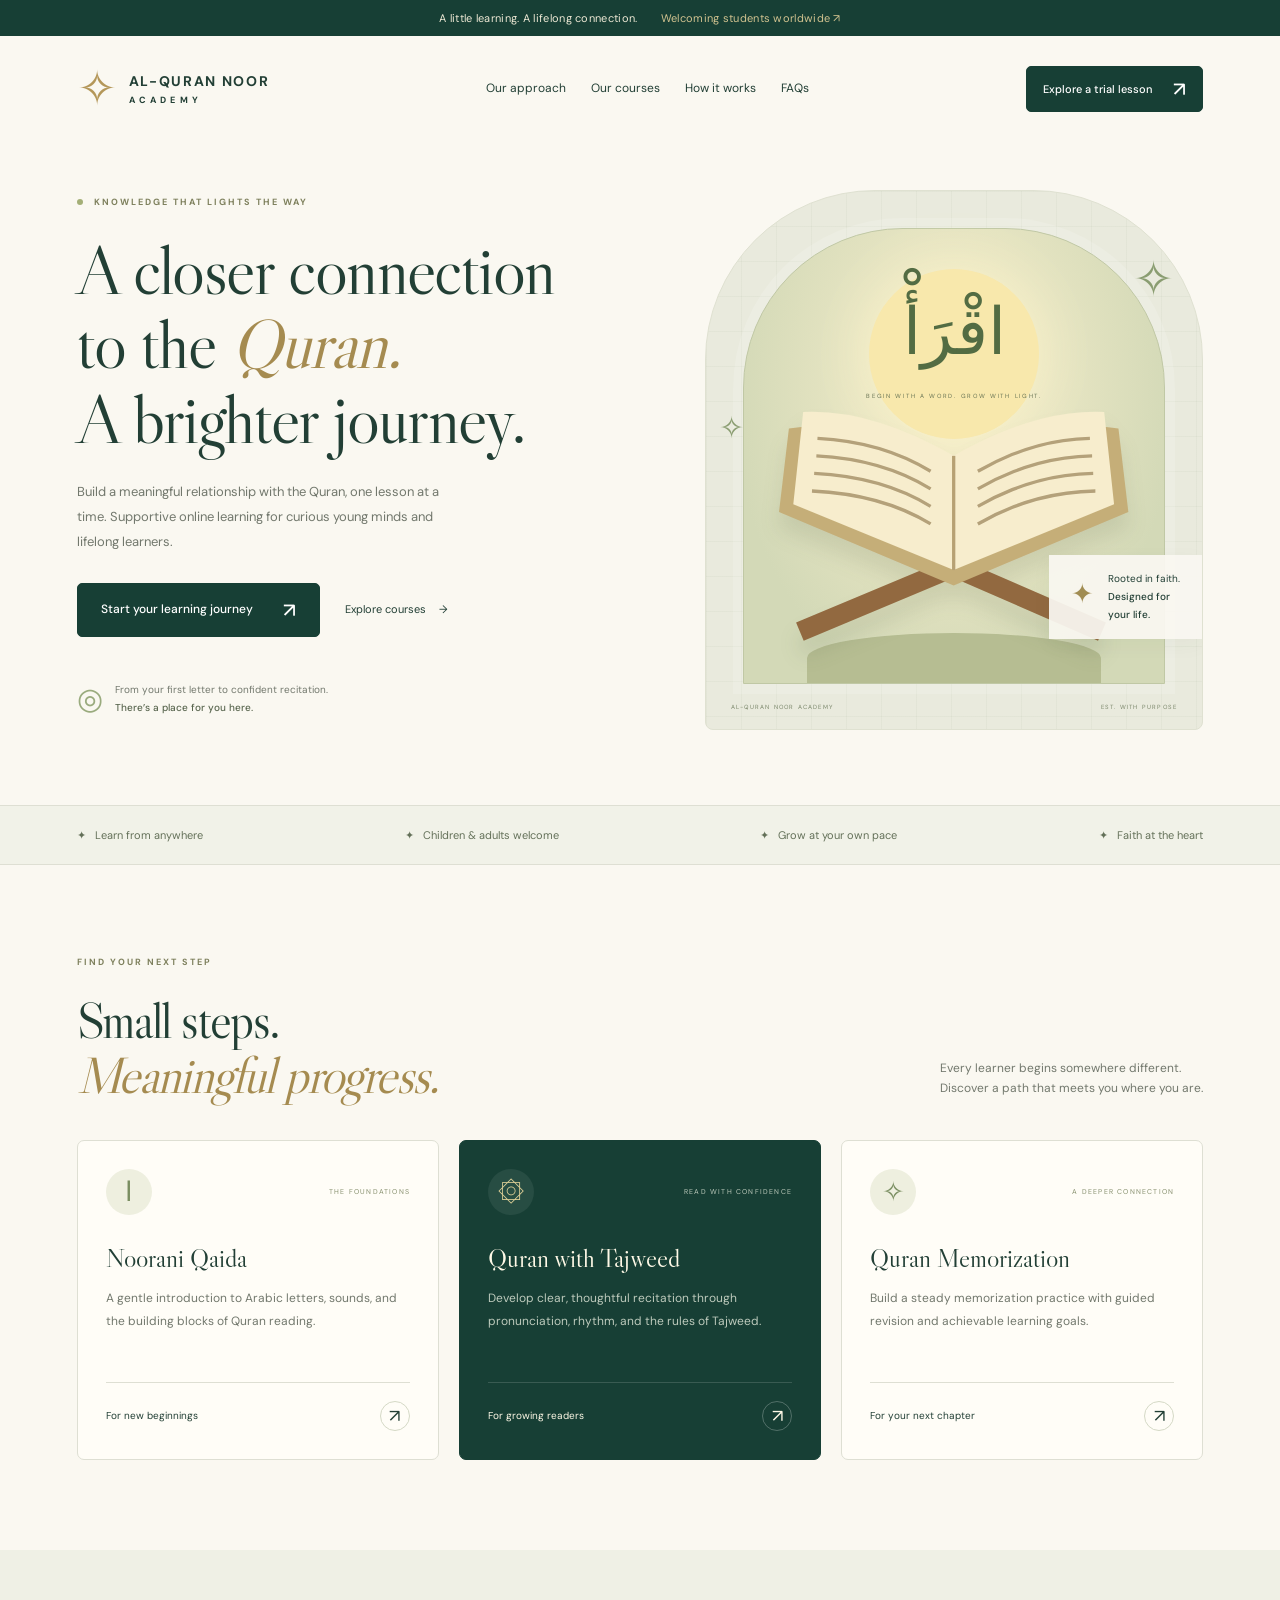
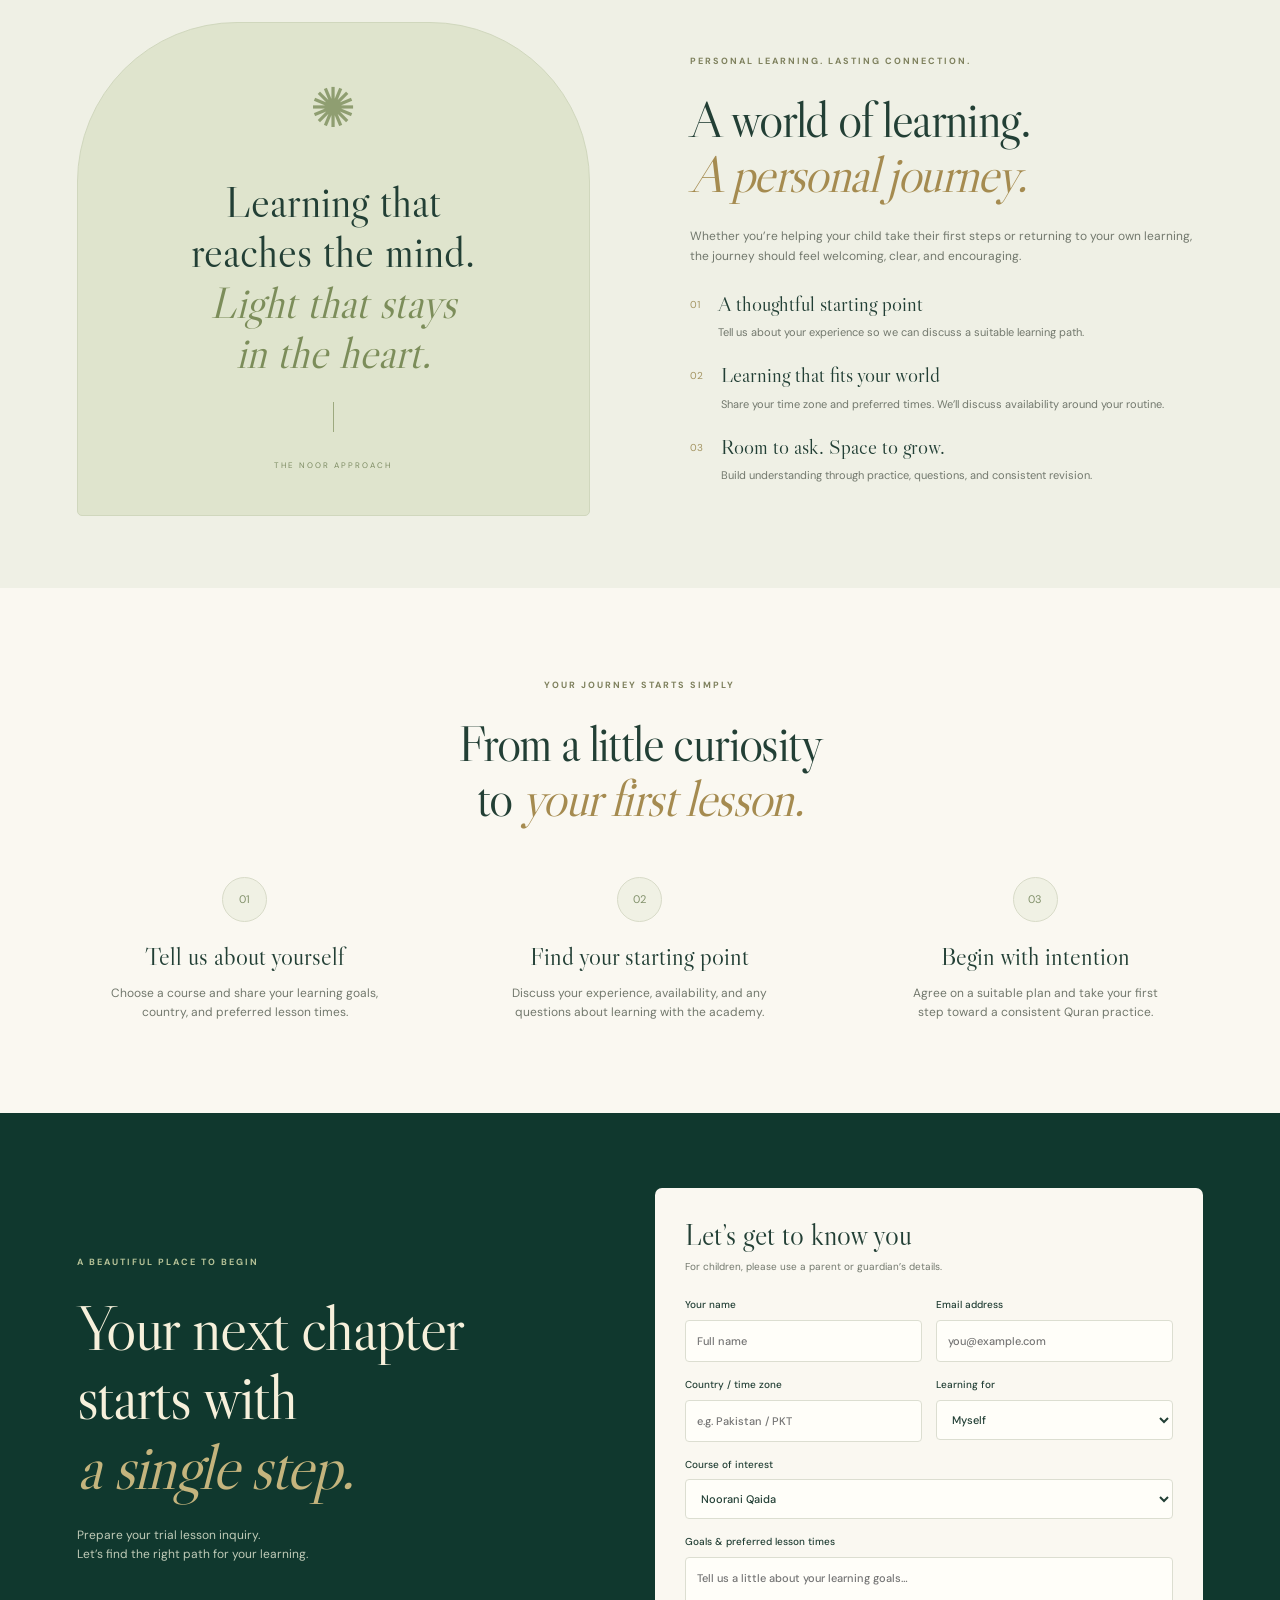
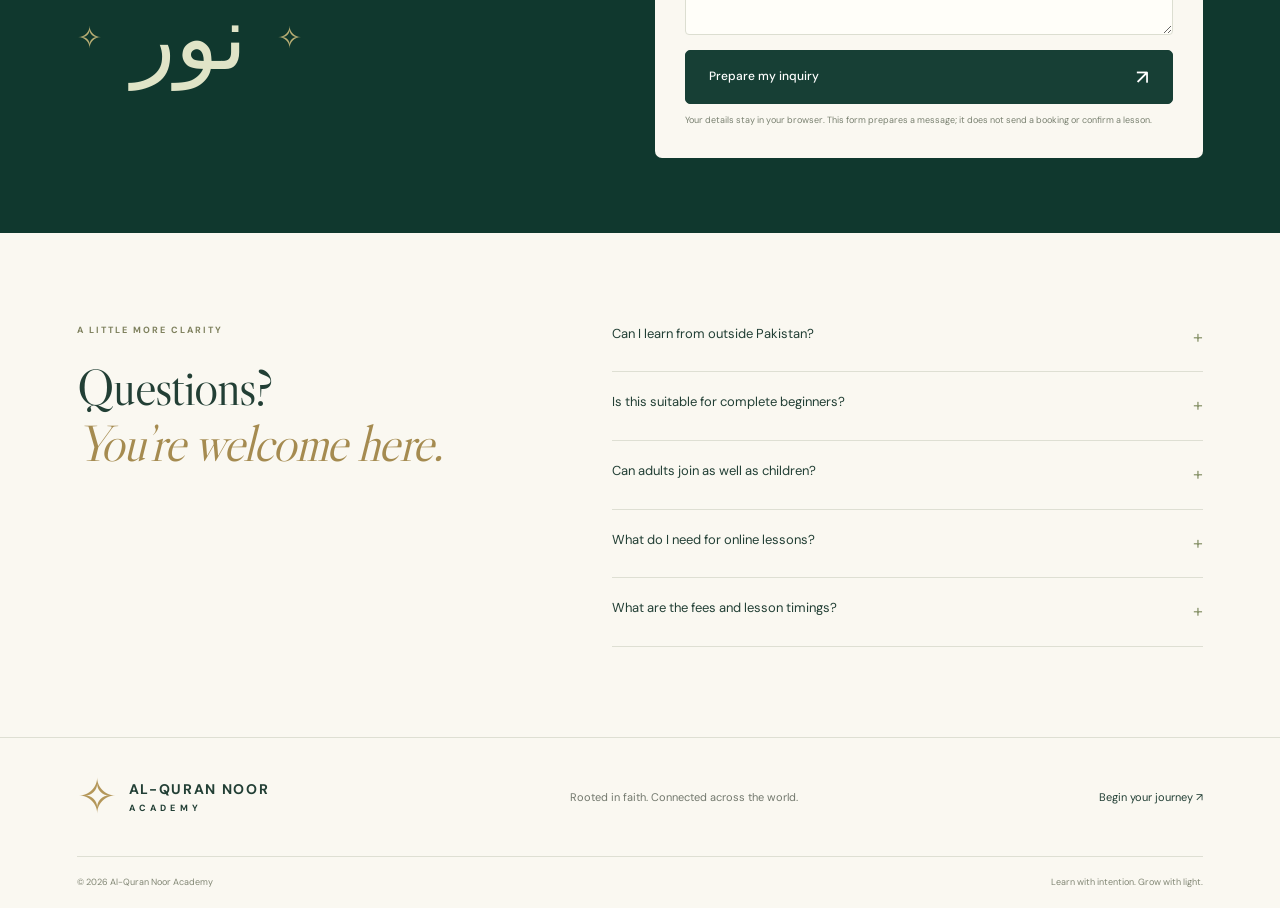
==== index.html @ 6c13c809 "Build responsive Al-Quran Noor Academy website" ====
<!doctype html>
<html lang="en"><head><meta charset="utf-8"><meta name="viewport" content="width=device-width, initial-scale=1"><meta name="description" content="Learn to read, understand, and connect with the Quran. Explore online Quran classes for children and adults at Al-Quran Noor Academy."><meta name="theme-color" content="#133e34"><title>Al-Quran Noor Academy | A journey of light</title><link rel="icon" href="favicon.svg" type="image/svg+xml"><link rel="stylesheet" href="styles.css"><script src="app.js" defer></script></head>
<body><div class="announcement">A little learning. A lifelong connection. <span>Welcoming students worldwide ↗</span></div>
<header class="header wrap"><a class="brand" href="#" aria-label="Al-Quran Noor Academy home"><span class="brand-icon">✧</span><span>AL-QURAN NOOR<small>ACADEMY</small></span></a><button class="menu-toggle" aria-expanded="false" aria-controls="navigation">Menu ☰</button><nav id="navigation" aria-label="Main navigation"><a href="#about">Our approach</a><a href="#courses">Our courses</a><a href="#how-it-works">How it works</a><a href="#faq">FAQs</a></nav><a class="button small header-cta" href="#trial">Explore a trial lesson <span>↗</span></a></header>
<main><section class="hero wrap"><div class="hero-copy"><p class="eyebrow"><span class="dot"></span> KNOWLEDGE THAT LIGHTS THE WAY</p><h1>A closer connection<br>to the <em>Quran.</em><br>A brighter journey.</h1><p class="intro">Build a meaningful relationship with the Quran, one lesson at a time. Supportive online learning for curious young minds and lifelong learners.</p><div class="hero-actions"><a class="button" href="#trial">Start your learning journey <span>↗</span></a><a class="text-link" href="#courses">Explore courses <span>→</span></a></div><div class="hero-note"><span class="mini-icon">◎</span><span>From your first letter to confident recitation.<br><strong>There’s a place for you here.</strong></span></div></div><div class="hero-art" role="img" aria-label="An illustrated open Quran beneath an arch, with a warm glowing sun"><div class="art-grid"></div><div class="arch"><div class="sun"></div><span class="arabic" lang="ar" dir="rtl">اقْرَأْ</span><span class="arabic-caption">BEGIN WITH A WORD. GROW WITH LIGHT.</span><svg class="quran" viewBox="0 0 440 300" fill="none" aria-hidden="true"><path d="M80 260L350 147M355 260L95 147" stroke="#926940" stroke-width="18"/><path d="M220 218L61 151L70 75Q140 64 220 112Q300 64 370 75L379 151Z" fill="#c5ae78"/><path d="M220 204L74 144L83 60Q145 57 220 100Q295 57 357 60L366 144Z" fill="#f7edcd"/><path d="M220 100V204" stroke="#b7a174" stroke-width="3"/><path d="M96 84Q155 87 199 114M95 100Q155 103 199 130M93 116Q155 119 199 146M91 132Q155 135 199 162M242 114Q292 85 344 84M242 130Q292 101 346 100M242 146Q292 117 347 116M242 162Q292 133 349 132" stroke="#b4a17a" stroke-width="3"/></svg><div class="pedestal"></div></div><span class="art-star star-one">✧</span><span class="art-star star-two">✧</span><div class="art-label"><span>✦</span> Rooted in faith.<br><strong>Designed for your life.</strong></div><div class="art-bottom">AL-QURAN NOOR ACADEMY <span>EST. WITH PURPOSE</span></div></div></section>
<div class="values-strip"><div class="wrap"><span>✦ &nbsp; Learn from anywhere</span><span>✦ &nbsp; Children & adults welcome</span><span>✦ &nbsp; Grow at your own pace</span><span>✦ &nbsp; Faith at the heart</span></div></div>
<section class="section wrap" id="courses"><div class="section-heading"><div><p class="eyebrow">FIND YOUR NEXT STEP</p><h2>Small steps.<br><em>Meaningful progress.</em></h2></div><p>Every learner begins somewhere different.<br>Discover a path that meets you where you are.</p></div><div class="course-grid"><article class="course-card"><div class="course-top"><span class="course-icon">ا</span><span class="pill">THE FOUNDATIONS</span></div><h3>Noorani Qaida</h3><p>A gentle introduction to Arabic letters, sounds, and the building blocks of Quran reading.</p><div class="course-bottom"><span>For new beginnings</span><a href="#trial" data-course="Noorani Qaida" aria-label="Enquire about Noorani Qaida">↗</a></div></article><article class="course-card featured"><div class="course-top"><span class="course-icon">۞</span><span class="pill">READ WITH CONFIDENCE</span></div><h3>Quran with Tajweed</h3><p>Develop clear, thoughtful recitation through pronunciation, rhythm, and the rules of Tajweed.</p><div class="course-bottom"><span>For growing readers</span><a href="#trial" data-course="Quran with Tajweed" aria-label="Enquire about Quran with Tajweed">↗</a></div></article><article class="course-card"><div class="course-top"><span class="course-icon">✧</span><span class="pill">A DEEPER CONNECTION</span></div><h3>Quran Memorization</h3><p>Build a steady memorization practice with guided revision and achievable learning goals.</p><div class="course-bottom"><span>For your next chapter</span><a href="#trial" data-course="Quran Memorization" aria-label="Enquire about Quran Memorization">↗</a></div></article></div></section>
<section class="approach" id="about"><div class="wrap approach-grid"><div class="quote-art"><span class="quote-star">✺</span><p>Learning that<br>reaches the mind.<br><em>Light that stays<br>in the heart.</em></p><span class="quote-rule"></span><small>THE NOOR APPROACH</small></div><div><p class="eyebrow">PERSONAL LEARNING. LASTING CONNECTION.</p><h2>A world of learning.<br><em>A personal journey.</em></h2><p class="body-copy">Whether you’re helping your child take their first steps or returning to your own learning, the journey should feel welcoming, clear, and encouraging.</p><div class="approach-item"><span>01</span><div><h3>A thoughtful starting point</h3><p>Tell us about your experience so we can discuss a suitable learning path.</p></div></div><div class="approach-item"><span>02</span><div><h3>Learning that fits your world</h3><p>Share your time zone and preferred times. We’ll discuss availability around your routine.</p></div></div><div class="approach-item"><span>03</span><div><h3>Room to ask. Space to grow.</h3><p>Build understanding through practice, questions, and consistent revision.</p></div></div></div></div></section>
<section class="section wrap" id="how-it-works"><div class="center-heading"><p class="eyebrow">YOUR JOURNEY STARTS SIMPLY</p><h2>From a little curiosity<br>to <em>your first lesson.</em></h2></div><div class="steps"><article><span>01</span><h3>Tell us about yourself</h3><p>Choose a course and share your learning goals, country, and preferred lesson times.</p></article><article><span>02</span><h3>Find your starting point</h3><p>Discuss your experience, availability, and any questions about learning with the academy.</p></article><article><span>03</span><h3>Begin with intention</h3><p>Agree on a suitable plan and take your first step toward a consistent Quran practice.</p></article></div></section>
<section class="trial-section" id="trial"><div class="wrap trial-grid"><div><p class="eyebrow">A BEAUTIFUL PLACE TO BEGIN</p><h2>Your next chapter<br>starts with<br><em>a single step.</em></h2><p>Prepare your trial lesson inquiry.<br>Let’s find the right path for your learning.</p><div class="trial-decoration">✧ <span lang="ar" dir="rtl">نور</span> ✧</div></div><form id="trial-form"><h3>Let’s get to know you</h3><p class="form-intro">For children, please use a parent or guardian’s details.</p><div class="form-row"><label>Your name<input name="name" autocomplete="name" required placeholder="Full name" maxlength="100"></label><label>Email address<input name="email" type="email" autocomplete="email" required placeholder="you@example.com" maxlength="180"></label></div><div class="form-row"><label>Country / time zone<input name="country" required placeholder="e.g. Pakistan / PKT" maxlength="100"></label><label>Learning for<select name="learner"><option>Myself</option><option>My child</option><option>My family</option></select></label></div><label>Course of interest<select name="course" id="course"><option>Noorani Qaida</option><option>Quran with Tajweed</option><option>Quran Memorization</option><option>Help me choose</option></select></label><label>Goals & preferred lesson times<textarea name="goals" rows="3" placeholder="Tell us a little about your learning goals…" maxlength="1500"></textarea></label><button class="button" type="submit">Prepare my inquiry <span>↗</span></button><p class="form-note">Your details stay in your browser. This form prepares a message; it does not send a booking or confirm a lesson.</p><div id="inquiry-result" hidden aria-live="polite"><h4>Your inquiry is ready</h4><p>The academy’s direct contact is being added. Copy or download your message to send when contact details are available.</p><textarea id="inquiry-message" readonly aria-label="Prepared inquiry" rows="8"></textarea><div class="result-actions"><button type="button" id="copy-inquiry">Copy message</button><button type="button" id="download-inquiry">Download inquiry</button></div><p id="copy-status" role="status"></p></div></form></div></section>
<section class="section wrap faq-grid" id="faq"><div><p class="eyebrow">A LITTLE MORE CLARITY</p><h2>Questions?<br><em>You’re welcome here.</em></h2></div><div class="faq-list"><details><summary>Can I learn from outside Pakistan?</summary><p>Yes, the online learning format is intended for local and international students. Include your country and time zone in your inquiry so suitable lesson times can be discussed.</p></details><details><summary>Is this suitable for complete beginners?</summary><p>Noorani Qaida is the starting point for learners new to Arabic letters and Quran reading. Share your experience when you enquire so the right starting level can be discussed.</p></details><details><summary>Can adults join as well as children?</summary><p>The courses are intended for children and adults. A parent or guardian should handle inquiries and arrangements for a child.</p></details><details><summary>What do I need for online lessons?</summary><p>A reliable internet connection, a phone, tablet, or computer with audio, and a quiet place to learn. The lesson platform and materials will be confirmed when arranging your classes.</p></details><details><summary>What are the fees and lesson timings?</summary><p>Fees, teacher availability, trial arrangements, and the lesson schedule should be confirmed directly with the academy before enrolling. No payment is collected on this website.</p></details></div></section>
</main><footer><div class="wrap footer-top"><a class="brand" href="#"><span class="brand-icon">✧</span><span>AL-QURAN NOOR<small>ACADEMY</small></span></a><p>Rooted in faith. Connected across the world.</p><a href="#trial">Begin your journey ↗</a></div><div class="wrap footer-bottom"><span>© <span id="year">2026</span> Al-Quran Noor Academy</span><span>Learn with intention. Grow with light.</span></div></footer></body></html>
---- styles.css ----
@import url('https://fonts.googleapis.com/css2?family=DM+Sans:wght@400;500;600;700&family=Libre+Caslon+Display&display=swap');
:root{--green:#173f35;--deep:#10382e;--cream:#faf8f1;--gold:#b49759;--ink:#223f35;--muted:#72786d;--line:#dedfd3}*{box-sizing:border-box}html{scroll-behavior:smooth;scroll-padding-top:32px}body{margin:0;background:var(--cream);color:var(--ink);font-family:'DM Sans',Arial,sans-serif;font-size:14px;line-height:1.65}a{color:inherit;text-decoration:none}button,input,select,textarea{font:inherit}button,a,input,select,textarea{-webkit-tap-highlight-color:transparent}a:focus-visible,button:focus-visible,summary:focus-visible{outline:3px solid var(--gold);outline-offset:5px}.wrap{width:min(1200px,88%);margin:auto}.announcement{background:var(--green);color:#eee9d5;text-align:center;padding:9px 16px;font-size:11px;letter-spacing:.3px}.announcement span{margin-left:20px;color:#d2c390}.header{display:flex;align-items:center;justify-content:space-between;gap:25px;height:106px}.brand{display:flex;gap:10px;align-items:center;font-size:14px;letter-spacing:1.7px;font-weight:700;line-height:1.3;white-space:nowrap}.brand small{display:block;font-size:9px;letter-spacing:4.2px;margin-top:5px}.brand-icon{font-size:48px;font-weight:400;line-height:1;color:var(--gold)}nav{display:flex;gap:25px;font-size:12px}nav a:hover,.text-link:hover{color:#9c773b}.button{display:inline-flex;justify-content:space-between;align-items:center;gap:30px;background:var(--green);border:1px solid var(--green);color:white;padding:16px 23px;border-radius:5px;font-size:12px;font-weight:500;cursor:pointer;transition:background .2s,transform .2s}.button:hover{background:#2c5b49;transform:translateY(-2px)}.button span{font-size:20px;line-height:1}.button.small{font-size:11px;padding:12px 16px;gap:20px}.menu-toggle{display:none}.hero{display:grid;grid-template-columns:1.15fr 1fr;gap:55px;padding-top:48px;padding-bottom:75px;align-items:center}.eyebrow{font-size:9px;font-weight:700;letter-spacing:2px;margin:0 0 23px;color:#7e805d}.dot{display:inline-block;background:#a4af77;width:6px;height:6px;border-radius:50%;margin-right:7px}h1,h2{font-family:'Libre Caslon Display',Georgia,serif;font-weight:400;letter-spacing:-1.6px;line-height:1.08;margin:0}h1{font-size:clamp(48px,5.4vw,76px)}em{font-weight:400;color:#a58b50}h1 em,h2 em{font-style:italic}.intro{color:var(--muted);max-width:390px;margin:24px 0 28px;font-size:13px;line-height:1.9}.hero-actions{display:flex;gap:25px;align-items:center}.text-link{font-size:11px}.text-link span{margin-left:10px}.hero-note{display:flex;gap:12px;align-items:center;margin-top:35px;font-size:10px;color:var(--muted);line-height:1.8}.hero-note strong{font-weight:500;color:#58654e}.mini-icon{font-size:30px;color:#9aab7e}.hero-art{position:relative;isolation:isolate;height:540px;background:#e9eadd;border-radius:170px 170px 8px 8px;overflow:hidden;border:1px solid #dfe1d1}.art-grid{position:absolute;inset:0;background-image:linear-gradient(#a7b39b18 1px,transparent 1px),linear-gradient(90deg,#a7b39b18 1px,transparent 1px);background-size:35px 35px}.arch{position:absolute;inset:37px 37px 45px;background:radial-gradient(ellipse at 50% 35%,#f8efcc,#d3d9b7 75%);border-radius:160px 160px 0 0;border:1px solid #c0c8a5;box-shadow:0 0 0 10px #ffffff22}.sun{position:absolute;width:170px;height:170px;top:40px;left:50%;transform:translateX(-50%);border-radius:50%;background:#f8e8ac;box-shadow:0 0 60px #faf2c9}.arabic{position:absolute;top:65px;left:0;right:0;text-align:center;font:65px Georgia,serif;color:#536c43}.arabic-caption{position:absolute;top:163px;left:0;right:0;font-size:6px;letter-spacing:1.7px;text-align:center;color:#687454}.quran{position:absolute;bottom:8px;width:115%;left:-7.5%;z-index:2;filter:drop-shadow(0 16px 10px #3a48331f)}.pedestal{position:absolute;bottom:0;height:50px;left:15%;right:15%;border-radius:50% 50% 0 0;background:#b6bd92}.art-star{position:absolute;color:#8a9d71;font-size:49px}.star-one{top:48px;right:28px}.star-two{top:212px;left:13px;font-size:30px}.art-label{position:absolute;right:0;bottom:90px;padding:15px 22px;background:#faf8f1ed;box-shadow:0 6px 20px #29422e0a;font-size:10px;line-height:1.8;z-index:3}.art-label span{float:left;font-size:27px;margin-right:14px;color:#a18d53}.art-label strong{font-weight:500}.art-bottom{position:absolute;bottom:16px;left:25px;right:25px;font-size:6px;letter-spacing:1.2px;display:flex;justify-content:space-between;color:#7a866a}.values-strip{border-top:1px solid var(--line);border-bottom:1px solid var(--line);background:#f1f2e8}.values-strip .wrap{display:flex;justify-content:space-between;padding:20px 0;color:#647159;font-size:11px}.section{padding-top:90px;padding-bottom:90px}h2{font-size:clamp(38px,4vw,54px)}.section-heading{display:flex;justify-content:space-between;align-items:end;margin-bottom:36px}.section-heading>p{color:var(--muted);font-size:12px;margin-bottom:5px}.course-grid{display:grid;grid-template-columns:repeat(3,1fr);gap:20px}.course-card{border:1px solid var(--line);border-radius:7px;padding:28px;background:#fffdf7}.course-top{display:flex;justify-content:space-between;align-items:center;gap:8px}.course-icon{width:46px;height:46px;background:#eeefdf;color:#7a8e61;border-radius:50%;display:grid;place-items:center;font:27px Georgia,serif}.pill{font-size:7px;letter-spacing:1.2px;color:#87906e}h3{font-family:'Libre Caslon Display',Georgia,serif;font-size:26px;font-weight:400;line-height:1.2}.course-card h3{margin:28px 0 13px}.course-card>p{color:var(--muted);font-size:12px;line-height:1.9;min-height:70px}.course-bottom{border-top:1px solid var(--line);margin-top:25px;padding-top:18px;display:flex;justify-content:space-between;align-items:center;font-size:10px}.course-bottom a{display:grid;place-items:center;width:30px;height:30px;border:1px solid #d5d9c6;border-radius:50%;font-size:18px}.featured{background:var(--green);color:#fff9e7;border-color:var(--green)}.featured .course-icon{background:#ffffff12;color:#e1d198}.featured .pill,.featured>p{color:#bdcabc}.featured .course-bottom{border-color:#ffffff25}.featured .course-bottom a{border-color:#ffffff40}.approach{background:#eff0e5;padding:72px 0}.approach-grid{display:grid;grid-template-columns:1fr 1fr;gap:100px;align-items:center}.quote-art{background:#dfe4cd;min-height:470px;border-radius:160px 160px 5px 5px;text-align:center;padding:40px 20px;position:relative;border:1px solid #d0d7bd}.quote-star{font-size:55px;color:#8f9e71}.quote-art p{font:44px/1.15 'Libre Caslon Display',Georgia,serif;margin:23px 0}.quote-art em{color:#7c8d5a}.quote-rule{display:block;height:30px;width:1px;background:#9da97f;margin:20px auto}.quote-art small{font-size:8px;letter-spacing:2px;color:#7d8c63}.body-copy{color:var(--muted);font-size:12px;margin:25px 0}.approach-item{display:flex;gap:18px;margin-top:22px}.approach-item>span{font-size:10px;color:#a39461;padding-top:5px}.approach-item h3{font-size:21px;margin:0 0 6px}.approach-item p{font-size:11px;color:var(--muted);margin:0}.center-heading{text-align:center}.steps{display:grid;grid-template-columns:repeat(3,1fr);gap:60px;margin-top:50px;text-align:center}.steps article>span{display:inline-grid;place-items:center;border:1px solid #d8dbc8;background:#f0f1e4;border-radius:50%;width:45px;height:45px;font-size:11px;color:#82916b}.steps h3{font-size:25px;margin:20px 0 12px}.steps p{font-size:12px;color:var(--muted);max-width:270px;margin:auto}.trial-section{background:var(--deep);color:#f6f0db;padding:75px 0}.trial-grid{display:grid;grid-template-columns:1fr 1.1fr;gap:80px;align-items:center}.trial-grid .eyebrow{color:#b6c298}.trial-grid h2{font-size:64px}.trial-grid h2 em{color:#c4b47d}.trial-grid>div>p:not(.eyebrow){font-size:12px;color:#c0cbb8;margin-top:25px}.trial-decoration{font-size:30px;color:#b8ae74;display:flex;gap:30px;align-items:center;margin-top:20px}.trial-decoration span{font:90px Georgia,serif;color:#e0e4c7}form{background:#faf8f1;color:var(--ink);padding:30px;border-radius:7px}form h3{font-size:29px;margin:0 0 6px}.form-intro{font-size:10px;color:var(--muted);margin:0 0 22px}.form-row{display:grid;grid-template-columns:1fr 1fr;gap:14px}label{display:block;font-size:10px;font-weight:500;margin-bottom:15px}input,select,textarea{display:block;width:100%;margin-top:6px;border:1px solid #dcded1;border-radius:4px;background:#fffef9;color:var(--ink);padding:11px;font-size:11px;min-width:0}input:focus,select:focus,textarea:focus{outline:2px solid #a1b184;outline-offset:1px}textarea{resize:vertical}form>.button{width:100%}.form-note{font-size:9px;color:#798070;line-height:1.6;margin-bottom:0}#inquiry-result{border-top:1px solid var(--line);margin-top:20px;padding-top:12px}#inquiry-result p{font-size:11px}.result-actions{display:flex;gap:10px;margin-top:12px}.result-actions button{background:#e5e9d7;border:1px solid #c6cfb2;border-radius:4px;padding:8px 12px;color:var(--green);cursor:pointer;font-size:11px}.faq-grid{display:grid;grid-template-columns:1fr 1.3fr;gap:80px}.faq-list details{border-bottom:1px solid var(--line);padding:19px 0}.faq-list details:first-child{padding-top:0}summary{cursor:pointer;font-size:13px;list-style:none;display:flex;justify-content:space-between;gap:15px}summary::after{content:'+';color:#8c976f;font-size:18px}details[open] summary::after{content:'−'}summary::-webkit-details-marker{display:none}.faq-list p{font-size:12px;color:var(--muted);max-width:520px;margin:12px 0 0}footer{border-top:1px solid var(--line)}.footer-top{display:flex;justify-content:space-between;align-items:center;padding-top:35px;padding-bottom:35px}.footer-top p{color:var(--muted);font-size:11px}.footer-top>a:last-child{font-size:11px}.footer-bottom{border-top:1px solid var(--line);display:flex;justify-content:space-between;padding-top:18px;padding-bottom:18px;font-size:9px;color:#818674}@media(min-width:1500px){.hero{gap:100px}}@media(max-width:1000px){nav{gap:14px}.header-cta{display:none}.hero{gap:30px}.hero-art{height:480px}.hero-actions{gap:15px}.hero-actions .button{padding:14px;gap:15px}.approach-grid,.trial-grid,.faq-grid{gap:45px}.course-card{padding:22px}.pill{font-size:6px}.trial-grid h2{font-size:55px}.footer-top p{max-width:180px;text-align:center}}@media(max-width:700px){.wrap{width:88%}.announcement{font-size:9px}.announcement span{display:none}.header{height:85px;position:relative}.brand{font-size:12px}.brand-icon{font-size:38px}.menu-toggle{display:block;background:transparent;border:1px solid #ced4bd;border-radius:4px;color:var(--green);padding:7px 10px;font-size:11px}nav{display:none;position:absolute;top:76px;left:0;right:0;z-index:5;background:var(--cream);padding:20px;box-shadow:0 10px 20px #173f3515;border:1px solid var(--line);border-radius:5px}nav.open{display:flex;flex-direction:column;gap:18px}.hero{grid-template-columns:1fr;padding-top:25px;padding-bottom:40px;gap:35px}h1{font-size:55px}.eyebrow{font-size:8px;margin-bottom:19px}.intro{font-size:12px}.hero-art{height:460px;width:min(100%,420px);justify-self:center}.hero-note{margin-top:25px}.hero-actions{gap:20px}.hero-actions .button{font-size:10px;padding:15px}.text-link{font-size:10px}.values-strip .wrap{display:grid;grid-template-columns:1fr 1fr;gap:14px;font-size:9px;padding:20px 0}.section{padding-top:55px;padding-bottom:55px}.section-heading{display:block}.section-heading>p{margin-top:20px}.course-grid{grid-template-columns:1fr;gap:16px}.course-card{padding:25px}.pill{font-size:8px}.course-card h3{margin-top:20px}.course-card>p{min-height:0}.course-bottom{margin-top:20px}.approach{padding:45px 0}.approach-grid,.trial-grid,.faq-grid{grid-template-columns:1fr;gap:35px}.quote-art{min-height:390px;max-width:420px;width:100%;margin:auto;padding:28px 15px}.quote-art p{font-size:40px;margin:15px 0}.quote-star{font-size:40px}.steps{grid-template-columns:1fr;gap:35px;margin-top:35px}.steps h3{margin:12px 0 8px}.steps p{max-width:300px}.trial-section{padding:50px 0}.trial-grid h2{font-size:54px}.trial-decoration{display:none}form{padding:24px}.form-row{grid-template-columns:1fr;gap:0}.faq-grid h2{font-size:43px}.footer-top{align-items:start;gap:20px;flex-wrap:wrap}.footer-top p{display:none}.footer-bottom{gap:15px;font-size:8px}.hero-art .arch{inset:30px 30px 40px}.arabic-caption{font-size:5px}.art-bottom{font-size:5px}.art-label{bottom:70px}h2{font-size:43px}}@media(prefers-reduced-motion:reduce){html{scroll-behavior:auto}*{transition:none!important}}
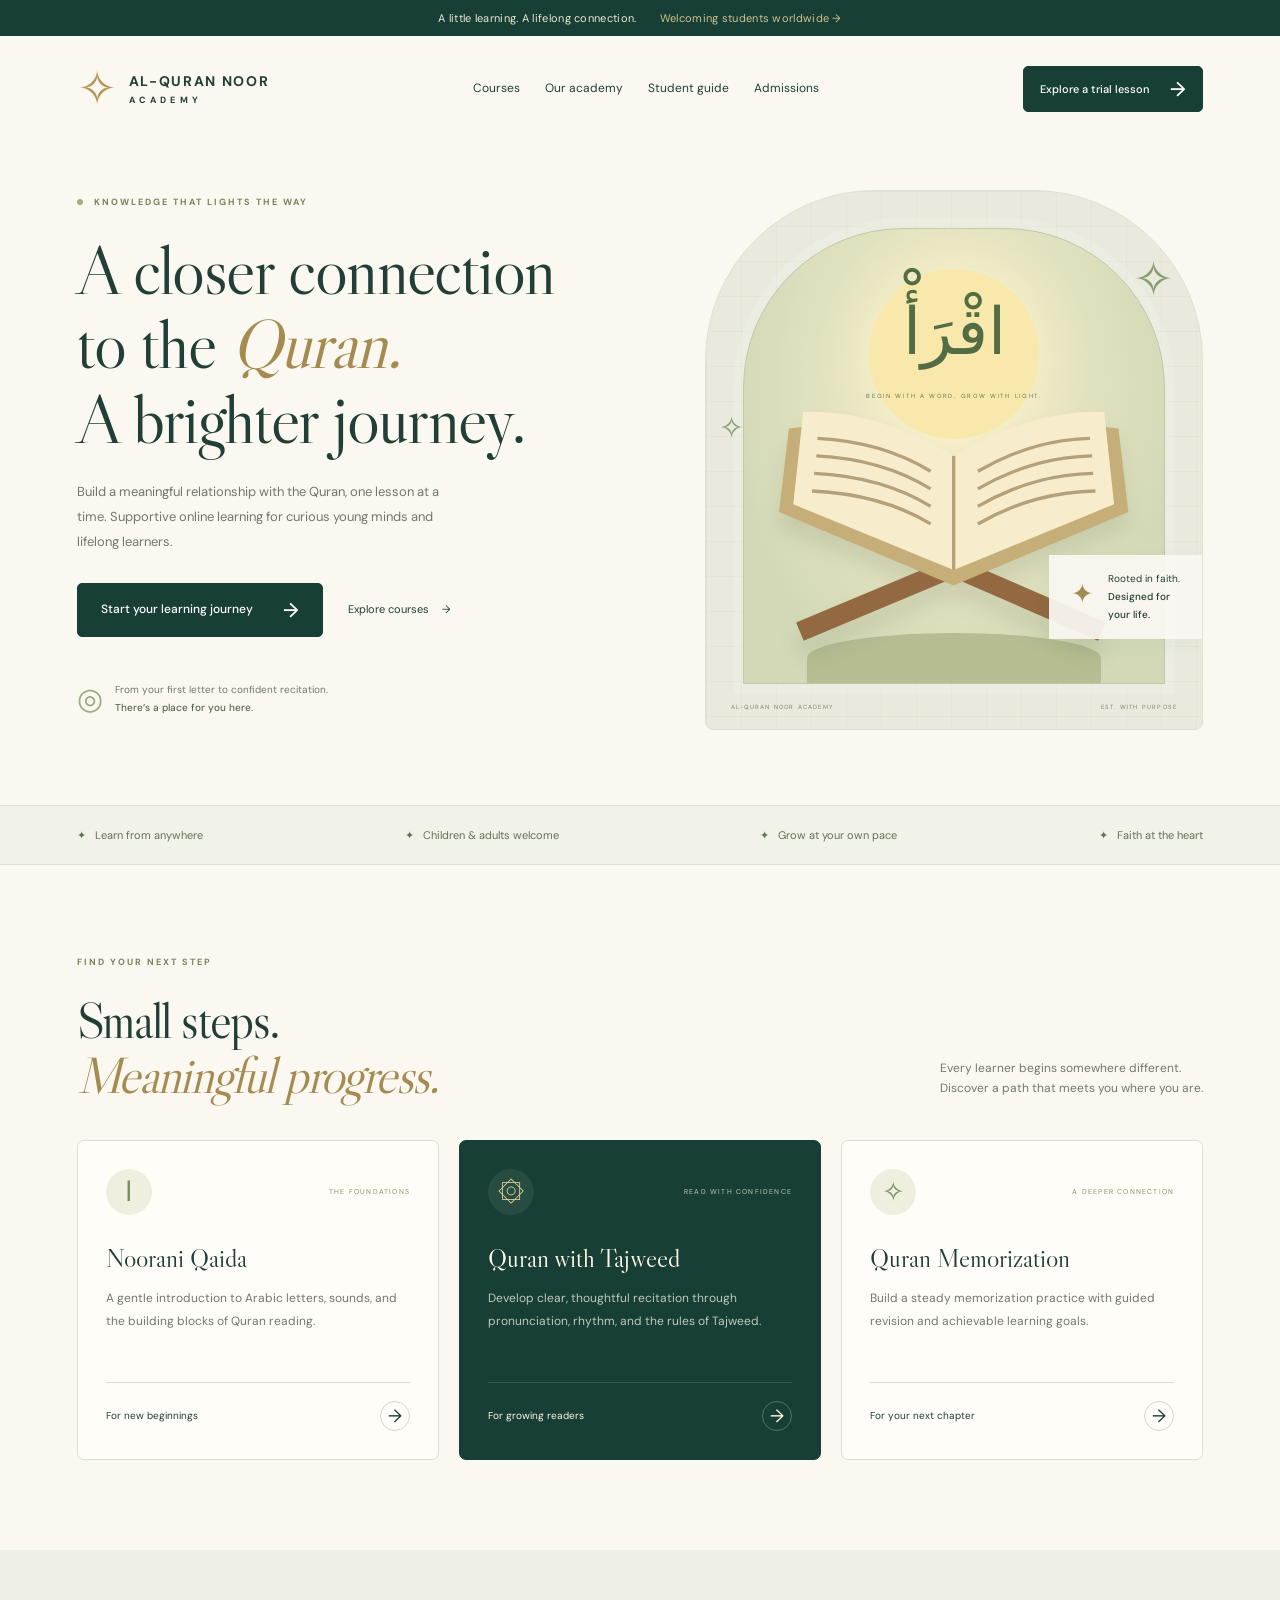
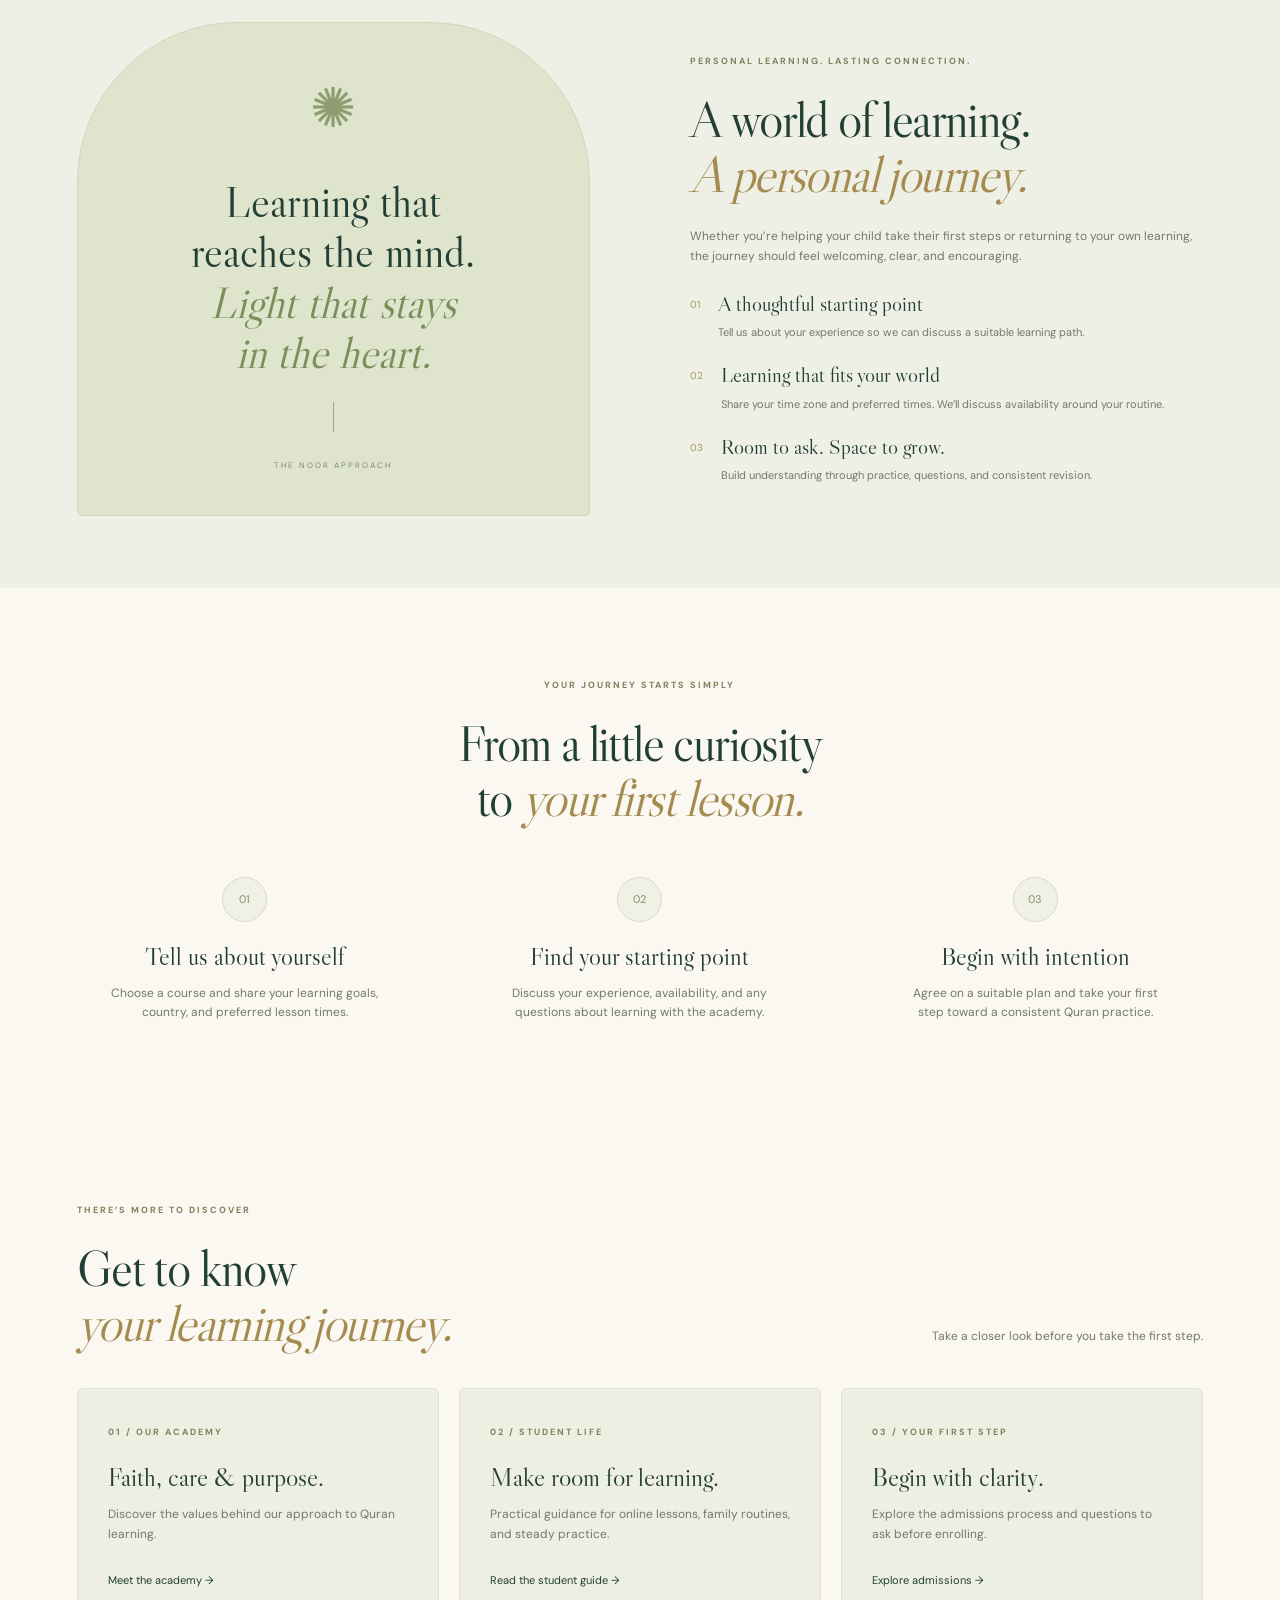
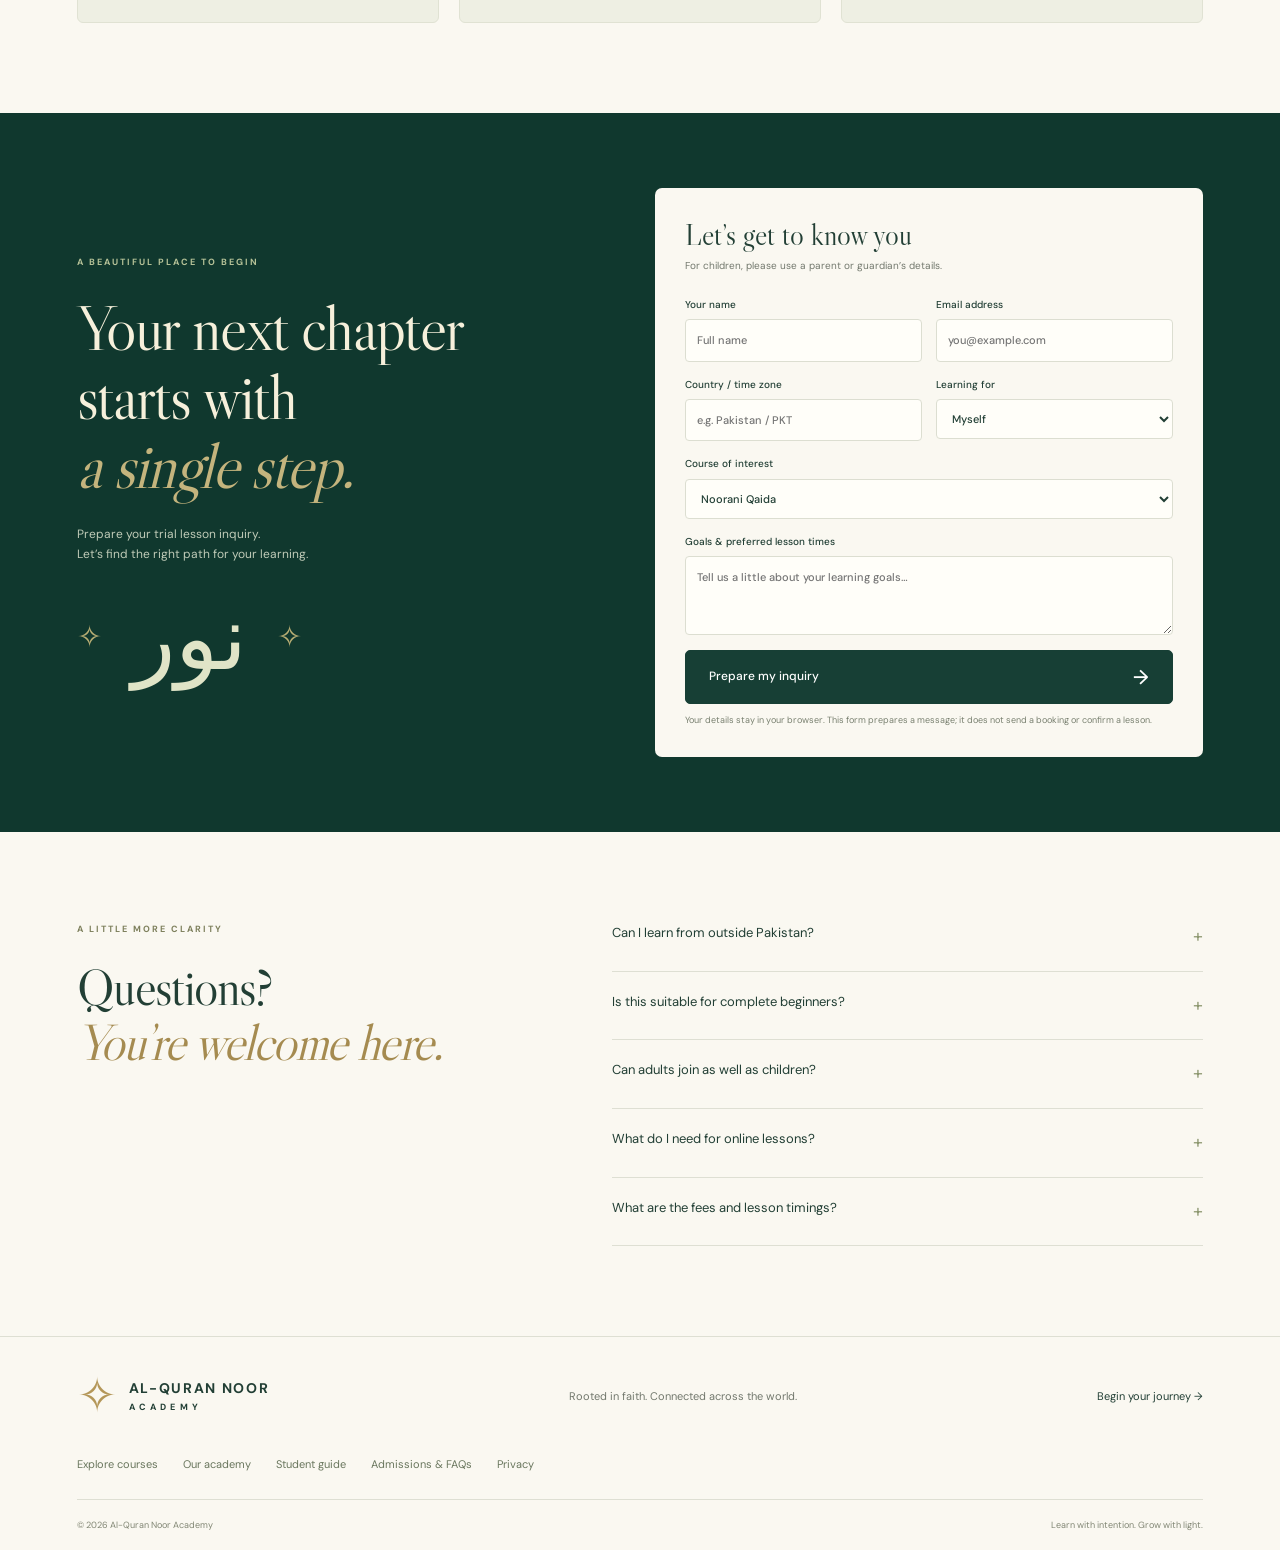
==== commit 4bca0d00: "Expand academy website with course details, admissions, and student guides" ====
--- a/index.html
+++ b/index.html
@@ -1,12 +1,12 @@
 <!doctype html>
 <html lang="en"><head><meta charset="utf-8"><meta name="viewport" content="width=device-width, initial-scale=1"><meta name="description" content="Learn to read, understand, and connect with the Quran. Explore online Quran classes for children and adults at Al-Quran Noor Academy."><meta name="theme-color" content="#133e34"><title>Al-Quran Noor Academy | A journey of light</title><link rel="icon" href="favicon.svg" type="image/svg+xml"><link rel="stylesheet" href="styles.css"><script src="app.js" defer></script></head>
-<body><div class="announcement">A little learning. A lifelong connection. <span>Welcoming students worldwide ↗</span></div>
-<header class="header wrap"><a class="brand" href="#" aria-label="Al-Quran Noor Academy home"><span class="brand-icon">✧</span><span>AL-QURAN NOOR<small>ACADEMY</small></span></a><button class="menu-toggle" aria-expanded="false" aria-controls="navigation">Menu ☰</button><nav id="navigation" aria-label="Main navigation"><a href="#about">Our approach</a><a href="#courses">Our courses</a><a href="#how-it-works">How it works</a><a href="#faq">FAQs</a></nav><a class="button small header-cta" href="#trial">Explore a trial lesson <span>↗</span></a></header>
-<main><section class="hero wrap"><div class="hero-copy"><p class="eyebrow"><span class="dot"></span> KNOWLEDGE THAT LIGHTS THE WAY</p><h1>A closer connection<br>to the <em>Quran.</em><br>A brighter journey.</h1><p class="intro">Build a meaningful relationship with the Quran, one lesson at a time. Supportive online learning for curious young minds and lifelong learners.</p><div class="hero-actions"><a class="button" href="#trial">Start your learning journey <span>↗</span></a><a class="text-link" href="#courses">Explore courses <span>→</span></a></div><div class="hero-note"><span class="mini-icon">◎</span><span>From your first letter to confident recitation.<br><strong>There’s a place for you here.</strong></span></div></div><div class="hero-art" role="img" aria-label="An illustrated open Quran beneath an arch, with a warm glowing sun"><div class="art-grid"></div><div class="arch"><div class="sun"></div><span class="arabic" lang="ar" dir="rtl">اقْرَأْ</span><span class="arabic-caption">BEGIN WITH A WORD. GROW WITH LIGHT.</span><svg class="quran" viewBox="0 0 440 300" fill="none" aria-hidden="true"><path d="M80 260L350 147M355 260L95 147" stroke="#926940" stroke-width="18"/><path d="M220 218L61 151L70 75Q140 64 220 112Q300 64 370 75L379 151Z" fill="#c5ae78"/><path d="M220 204L74 144L83 60Q145 57 220 100Q295 57 357 60L366 144Z" fill="#f7edcd"/><path d="M220 100V204" stroke="#b7a174" stroke-width="3"/><path d="M96 84Q155 87 199 114M95 100Q155 103 199 130M93 116Q155 119 199 146M91 132Q155 135 199 162M242 114Q292 85 344 84M242 130Q292 101 346 100M242 146Q292 117 347 116M242 162Q292 133 349 132" stroke="#b4a17a" stroke-width="3"/></svg><div class="pedestal"></div></div><span class="art-star star-one">✧</span><span class="art-star star-two">✧</span><div class="art-label"><span>✦</span> Rooted in faith.<br><strong>Designed for your life.</strong></div><div class="art-bottom">AL-QURAN NOOR ACADEMY <span>EST. WITH PURPOSE</span></div></div></section>
+<body><div class="announcement">A little learning. A lifelong connection. <span>Welcoming students worldwide →</span></div>
+<header class="header wrap"><a class="brand" href="#" aria-label="Al-Quran Noor Academy home"><span class="brand-icon">✧</span><span>AL-QURAN NOOR<small>ACADEMY</small></span></a><button class="menu-toggle" aria-expanded="false" aria-controls="navigation">Menu ☰</button><nav id="navigation" aria-label="Main navigation"><a href="courses.html">Courses</a><a href="about.html">Our academy</a><a href="student-guide.html">Student guide</a><a href="admissions.html">Admissions</a></nav><a class="button small header-cta" href="#trial">Explore a trial lesson <span>→</span></a></header>
+<main><section class="hero wrap"><div class="hero-copy"><p class="eyebrow"><span class="dot"></span> KNOWLEDGE THAT LIGHTS THE WAY</p><h1>A closer connection<br>to the <em>Quran.</em><br>A brighter journey.</h1><p class="intro">Build a meaningful relationship with the Quran, one lesson at a time. Supportive online learning for curious young minds and lifelong learners.</p><div class="hero-actions"><a class="button" href="#trial">Start your learning journey <span>→</span></a><a class="text-link" href="courses.html">Explore courses <span>→</span></a></div><div class="hero-note"><span class="mini-icon">◎</span><span>From your first letter to confident recitation.<br><strong>There’s a place for you here.</strong></span></div></div><div class="hero-art" role="img" aria-label="An illustrated open Quran beneath an arch, with a warm glowing sun"><div class="art-grid"></div><div class="arch"><div class="sun"></div><span class="arabic" lang="ar" dir="rtl">اقْرَأْ</span><span class="arabic-caption">BEGIN WITH A WORD. GROW WITH LIGHT.</span><svg class="quran" viewBox="0 0 440 300" fill="none" aria-hidden="true"><path d="M80 260L350 147M355 260L95 147" stroke="#926940" stroke-width="18"/><path d="M220 218L61 151L70 75Q140 64 220 112Q300 64 370 75L379 151Z" fill="#c5ae78"/><path d="M220 204L74 144L83 60Q145 57 220 100Q295 57 357 60L366 144Z" fill="#f7edcd"/><path d="M220 100V204" stroke="#b7a174" stroke-width="3"/><path d="M96 84Q155 87 199 114M95 100Q155 103 199 130M93 116Q155 119 199 146M91 132Q155 135 199 162M242 114Q292 85 344 84M242 130Q292 101 346 100M242 146Q292 117 347 116M242 162Q292 133 349 132" stroke="#b4a17a" stroke-width="3"/></svg><div class="pedestal"></div></div><span class="art-star star-one">✧</span><span class="art-star star-two">✧</span><div class="art-label"><span>✦</span> Rooted in faith.<br><strong>Designed for your life.</strong></div><div class="art-bottom">AL-QURAN NOOR ACADEMY <span>EST. WITH PURPOSE</span></div></div></section>
 <div class="values-strip"><div class="wrap"><span>✦ &nbsp; Learn from anywhere</span><span>✦ &nbsp; Children & adults welcome</span><span>✦ &nbsp; Grow at your own pace</span><span>✦ &nbsp; Faith at the heart</span></div></div>
-<section class="section wrap" id="courses"><div class="section-heading"><div><p class="eyebrow">FIND YOUR NEXT STEP</p><h2>Small steps.<br><em>Meaningful progress.</em></h2></div><p>Every learner begins somewhere different.<br>Discover a path that meets you where you are.</p></div><div class="course-grid"><article class="course-card"><div class="course-top"><span class="course-icon">ا</span><span class="pill">THE FOUNDATIONS</span></div><h3>Noorani Qaida</h3><p>A gentle introduction to Arabic letters, sounds, and the building blocks of Quran reading.</p><div class="course-bottom"><span>For new beginnings</span><a href="#trial" data-course="Noorani Qaida" aria-label="Enquire about Noorani Qaida">↗</a></div></article><article class="course-card featured"><div class="course-top"><span class="course-icon">۞</span><span class="pill">READ WITH CONFIDENCE</span></div><h3>Quran with Tajweed</h3><p>Develop clear, thoughtful recitation through pronunciation, rhythm, and the rules of Tajweed.</p><div class="course-bottom"><span>For growing readers</span><a href="#trial" data-course="Quran with Tajweed" aria-label="Enquire about Quran with Tajweed">↗</a></div></article><article class="course-card"><div class="course-top"><span class="course-icon">✧</span><span class="pill">A DEEPER CONNECTION</span></div><h3>Quran Memorization</h3><p>Build a steady memorization practice with guided revision and achievable learning goals.</p><div class="course-bottom"><span>For your next chapter</span><a href="#trial" data-course="Quran Memorization" aria-label="Enquire about Quran Memorization">↗</a></div></article></div></section>
+<section class="section wrap" id="courses"><div class="section-heading"><div><p class="eyebrow">FIND YOUR NEXT STEP</p><h2>Small steps.<br><em>Meaningful progress.</em></h2></div><p>Every learner begins somewhere different.<br>Discover a path that meets you where you are.</p></div><div class="course-grid"><article class="course-card"><div class="course-top"><span class="course-icon">ا</span><span class="pill">THE FOUNDATIONS</span></div><h3>Noorani Qaida</h3><p>A gentle introduction to Arabic letters, sounds, and the building blocks of Quran reading.</p><div class="course-bottom"><span>For new beginnings</span><a href="noorani-qaida.html" aria-label="Enquire about Noorani Qaida">→</a></div></article><article class="course-card featured"><div class="course-top"><span class="course-icon">۞</span><span class="pill">READ WITH CONFIDENCE</span></div><h3>Quran with Tajweed</h3><p>Develop clear, thoughtful recitation through pronunciation, rhythm, and the rules of Tajweed.</p><div class="course-bottom"><span>For growing readers</span><a href="tajweed.html" aria-label="Enquire about Quran with Tajweed">→</a></div></article><article class="course-card"><div class="course-top"><span class="course-icon">✧</span><span class="pill">A DEEPER CONNECTION</span></div><h3>Quran Memorization</h3><p>Build a steady memorization practice with guided revision and achievable learning goals.</p><div class="course-bottom"><span>For your next chapter</span><a href="memorization.html" aria-label="Enquire about Quran Memorization">→</a></div></article></div></section>
 <section class="approach" id="about"><div class="wrap approach-grid"><div class="quote-art"><span class="quote-star">✺</span><p>Learning that<br>reaches the mind.<br><em>Light that stays<br>in the heart.</em></p><span class="quote-rule"></span><small>THE NOOR APPROACH</small></div><div><p class="eyebrow">PERSONAL LEARNING. LASTING CONNECTION.</p><h2>A world of learning.<br><em>A personal journey.</em></h2><p class="body-copy">Whether you’re helping your child take their first steps or returning to your own learning, the journey should feel welcoming, clear, and encouraging.</p><div class="approach-item"><span>01</span><div><h3>A thoughtful starting point</h3><p>Tell us about your experience so we can discuss a suitable learning path.</p></div></div><div class="approach-item"><span>02</span><div><h3>Learning that fits your world</h3><p>Share your time zone and preferred times. We’ll discuss availability around your routine.</p></div></div><div class="approach-item"><span>03</span><div><h3>Room to ask. Space to grow.</h3><p>Build understanding through practice, questions, and consistent revision.</p></div></div></div></div></section>
 <section class="section wrap" id="how-it-works"><div class="center-heading"><p class="eyebrow">YOUR JOURNEY STARTS SIMPLY</p><h2>From a little curiosity<br>to <em>your first lesson.</em></h2></div><div class="steps"><article><span>01</span><h3>Tell us about yourself</h3><p>Choose a course and share your learning goals, country, and preferred lesson times.</p></article><article><span>02</span><h3>Find your starting point</h3><p>Discuss your experience, availability, and any questions about learning with the academy.</p></article><article><span>03</span><h3>Begin with intention</h3><p>Agree on a suitable plan and take your first step toward a consistent Quran practice.</p></article></div></section>
-<section class="trial-section" id="trial"><div class="wrap trial-grid"><div><p class="eyebrow">A BEAUTIFUL PLACE TO BEGIN</p><h2>Your next chapter<br>starts with<br><em>a single step.</em></h2><p>Prepare your trial lesson inquiry.<br>Let’s find the right path for your learning.</p><div class="trial-decoration">✧ <span lang="ar" dir="rtl">نور</span> ✧</div></div><form id="trial-form"><h3>Let’s get to know you</h3><p class="form-intro">For children, please use a parent or guardian’s details.</p><div class="form-row"><label>Your name<input name="name" autocomplete="name" required placeholder="Full name" maxlength="100"></label><label>Email address<input name="email" type="email" autocomplete="email" required placeholder="you@example.com" maxlength="180"></label></div><div class="form-row"><label>Country / time zone<input name="country" required placeholder="e.g. Pakistan / PKT" maxlength="100"></label><label>Learning for<select name="learner"><option>Myself</option><option>My child</option><option>My family</option></select></label></div><label>Course of interest<select name="course" id="course"><option>Noorani Qaida</option><option>Quran with Tajweed</option><option>Quran Memorization</option><option>Help me choose</option></select></label><label>Goals & preferred lesson times<textarea name="goals" rows="3" placeholder="Tell us a little about your learning goals…" maxlength="1500"></textarea></label><button class="button" type="submit">Prepare my inquiry <span>↗</span></button><p class="form-note">Your details stay in your browser. This form prepares a message; it does not send a booking or confirm a lesson.</p><div id="inquiry-result" hidden aria-live="polite"><h4>Your inquiry is ready</h4><p>The academy’s direct contact is being added. Copy or download your message to send when contact details are available.</p><textarea id="inquiry-message" readonly aria-label="Prepared inquiry" rows="8"></textarea><div class="result-actions"><button type="button" id="copy-inquiry">Copy message</button><button type="button" id="download-inquiry">Download inquiry</button></div><p id="copy-status" role="status"></p></div></form></div></section>
+<section class="explore-section wrap section"><div class="section-heading"><div><p class="eyebrow">THERE’S MORE TO DISCOVER</p><h2>Get to know<br><em>your learning journey.</em></h2></div><p>Take a closer look before you take the first step.</p></div><div class="course-grid"><a class="explore-card" href="about.html"><span class="eyebrow">01 / OUR ACADEMY</span><h3>Faith, care & purpose.</h3><p>Discover the values behind our approach to Quran learning.</p><span class="text-link">Meet the academy →</span></a><a class="explore-card" href="student-guide.html"><span class="eyebrow">02 / STUDENT LIFE</span><h3>Make room for learning.</h3><p>Practical guidance for online lessons, family routines, and steady practice.</p><span class="text-link">Read the student guide →</span></a><a class="explore-card" href="admissions.html"><span class="eyebrow">03 / YOUR FIRST STEP</span><h3>Begin with clarity.</h3><p>Explore the admissions process and questions to ask before enrolling.</p><span class="text-link">Explore admissions →</span></a></div></section><section class="trial-section" id="trial"><div class="wrap trial-grid"><div><p class="eyebrow">A BEAUTIFUL PLACE TO BEGIN</p><h2>Your next chapter<br>starts with<br><em>a single step.</em></h2><p>Prepare your trial lesson inquiry.<br>Let’s find the right path for your learning.</p><div class="trial-decoration">✧ <span lang="ar" dir="rtl">نور</span> ✧</div></div><form id="trial-form"><h3>Let’s get to know you</h3><p class="form-intro">For children, please use a parent or guardian’s details.</p><div class="form-row"><label>Your name<input name="name" autocomplete="name" required placeholder="Full name" maxlength="100"></label><label>Email address<input name="email" type="email" autocomplete="email" required placeholder="you@example.com" maxlength="180"></label></div><div class="form-row"><label>Country / time zone<input name="country" required placeholder="e.g. Pakistan / PKT" maxlength="100"></label><label>Learning for<select name="learner"><option>Myself</option><option>My child</option><option>My family</option></select></label></div><label>Course of interest<select name="course" id="course"><option>Noorani Qaida</option><option>Quran with Tajweed</option><option>Quran Memorization</option><option>Help me choose</option></select></label><label>Goals & preferred lesson times<textarea name="goals" rows="3" placeholder="Tell us a little about your learning goals…" maxlength="1500"></textarea></label><button class="button" type="submit">Prepare my inquiry <span>→</span></button><p class="form-note">Your details stay in your browser. This form prepares a message; it does not send a booking or confirm a lesson.</p><div id="inquiry-result" hidden aria-live="polite"><h4>Your inquiry is ready</h4><p>The academy’s direct contact is being added. Copy or download your message to send when contact details are available.</p><textarea id="inquiry-message" readonly aria-label="Prepared inquiry" rows="8"></textarea><div class="result-actions"><button type="button" id="copy-inquiry">Copy message</button><button type="button" id="download-inquiry">Download inquiry</button></div><p id="copy-status" role="status"></p></div></form></div></section>
 <section class="section wrap faq-grid" id="faq"><div><p class="eyebrow">A LITTLE MORE CLARITY</p><h2>Questions?<br><em>You’re welcome here.</em></h2></div><div class="faq-list"><details><summary>Can I learn from outside Pakistan?</summary><p>Yes, the online learning format is intended for local and international students. Include your country and time zone in your inquiry so suitable lesson times can be discussed.</p></details><details><summary>Is this suitable for complete beginners?</summary><p>Noorani Qaida is the starting point for learners new to Arabic letters and Quran reading. Share your experience when you enquire so the right starting level can be discussed.</p></details><details><summary>Can adults join as well as children?</summary><p>The courses are intended for children and adults. A parent or guardian should handle inquiries and arrangements for a child.</p></details><details><summary>What do I need for online lessons?</summary><p>A reliable internet connection, a phone, tablet, or computer with audio, and a quiet place to learn. The lesson platform and materials will be confirmed when arranging your classes.</p></details><details><summary>What are the fees and lesson timings?</summary><p>Fees, teacher availability, trial arrangements, and the lesson schedule should be confirmed directly with the academy before enrolling. No payment is collected on this website.</p></details></div></section>
-</main><footer><div class="wrap footer-top"><a class="brand" href="#"><span class="brand-icon">✧</span><span>AL-QURAN NOOR<small>ACADEMY</small></span></a><p>Rooted in faith. Connected across the world.</p><a href="#trial">Begin your journey ↗</a></div><div class="wrap footer-bottom"><span>© <span id="year">2026</span> Al-Quran Noor Academy</span><span>Learn with intention. Grow with light.</span></div></footer></body></html>+</main><footer><div class="wrap footer-top"><a class="brand" href="index.html"><span class="brand-icon">✧</span><span>AL-QURAN NOOR<small>ACADEMY</small></span></a><p>Rooted in faith. Connected across the world.</p><a href="admissions.html#trial">Begin your journey →</a></div><div class="wrap footer-links"><a href="courses.html">Explore courses</a><a href="about.html">Our academy</a><a href="student-guide.html">Student guide</a><a href="admissions.html">Admissions & FAQs</a><a href="privacy.html">Privacy</a></div><div class="wrap footer-bottom"><span>© <span id="year">2026</span> Al-Quran Noor Academy</span><span>Learn with intention. Grow with light.</span></div></footer></body></html>
--- a/styles.css
+++ b/styles.css
@@ -1,2 +1,5 @@
 @import url('https://fonts.googleapis.com/css2?family=DM+Sans:wght@400;500;600;700&family=Libre+Caslon+Display&display=swap');
 :root{--green:#173f35;--deep:#10382e;--cream:#faf8f1;--gold:#b49759;--ink:#223f35;--muted:#72786d;--line:#dedfd3}*{box-sizing:border-box}html{scroll-behavior:smooth;scroll-padding-top:32px}body{margin:0;background:var(--cream);color:var(--ink);font-family:'DM Sans',Arial,sans-serif;font-size:14px;line-height:1.65}a{color:inherit;text-decoration:none}button,input,select,textarea{font:inherit}button,a,input,select,textarea{-webkit-tap-highlight-color:transparent}a:focus-visible,button:focus-visible,summary:focus-visible{outline:3px solid var(--gold);outline-offset:5px}.wrap{width:min(1200px,88%);margin:auto}.announcement{background:var(--green);color:#eee9d5;text-align:center;padding:9px 16px;font-size:11px;letter-spacing:.3px}.announcement span{margin-left:20px;color:#d2c390}.header{display:flex;align-items:center;justify-content:space-between;gap:25px;height:106px}.brand{display:flex;gap:10px;align-items:center;font-size:14px;letter-spacing:1.7px;font-weight:700;line-height:1.3;white-space:nowrap}.brand small{display:block;font-size:9px;letter-spacing:4.2px;margin-top:5px}.brand-icon{font-size:48px;font-weight:400;line-height:1;color:var(--gold)}nav{display:flex;gap:25px;font-size:12px}nav a:hover,.text-link:hover{color:#9c773b}.button{display:inline-flex;justify-content:space-between;align-items:center;gap:30px;background:var(--green);border:1px solid var(--green);color:white;padding:16px 23px;border-radius:5px;font-size:12px;font-weight:500;cursor:pointer;transition:background .2s,transform .2s}.button:hover{background:#2c5b49;transform:translateY(-2px)}.button span{font-size:20px;line-height:1}.button.small{font-size:11px;padding:12px 16px;gap:20px}.menu-toggle{display:none}.hero{display:grid;grid-template-columns:1.15fr 1fr;gap:55px;padding-top:48px;padding-bottom:75px;align-items:center}.eyebrow{font-size:9px;font-weight:700;letter-spacing:2px;margin:0 0 23px;color:#7e805d}.dot{display:inline-block;background:#a4af77;width:6px;height:6px;border-radius:50%;margin-right:7px}h1,h2{font-family:'Libre Caslon Display',Georgia,serif;font-weight:400;letter-spacing:-1.6px;line-height:1.08;margin:0}h1{font-size:clamp(48px,5.4vw,76px)}em{font-weight:400;color:#a58b50}h1 em,h2 em{font-style:italic}.intro{color:var(--muted);max-width:390px;margin:24px 0 28px;font-size:13px;line-height:1.9}.hero-actions{display:flex;gap:25px;align-items:center}.text-link{font-size:11px}.text-link span{margin-left:10px}.hero-note{display:flex;gap:12px;align-items:center;margin-top:35px;font-size:10px;color:var(--muted);line-height:1.8}.hero-note strong{font-weight:500;color:#58654e}.mini-icon{font-size:30px;color:#9aab7e}.hero-art{position:relative;isolation:isolate;height:540px;background:#e9eadd;border-radius:170px 170px 8px 8px;overflow:hidden;border:1px solid #dfe1d1}.art-grid{position:absolute;inset:0;background-image:linear-gradient(#a7b39b18 1px,transparent 1px),linear-gradient(90deg,#a7b39b18 1px,transparent 1px);background-size:35px 35px}.arch{position:absolute;inset:37px 37px 45px;background:radial-gradient(ellipse at 50% 35%,#f8efcc,#d3d9b7 75%);border-radius:160px 160px 0 0;border:1px solid #c0c8a5;box-shadow:0 0 0 10px #ffffff22}.sun{position:absolute;width:170px;height:170px;top:40px;left:50%;transform:translateX(-50%);border-radius:50%;background:#f8e8ac;box-shadow:0 0 60px #faf2c9}.arabic{position:absolute;top:65px;left:0;right:0;text-align:center;font:65px Georgia,serif;color:#536c43}.arabic-caption{position:absolute;top:163px;left:0;right:0;font-size:6px;letter-spacing:1.7px;text-align:center;color:#687454}.quran{position:absolute;bottom:8px;width:115%;left:-7.5%;z-index:2;filter:drop-shadow(0 16px 10px #3a48331f)}.pedestal{position:absolute;bottom:0;height:50px;left:15%;right:15%;border-radius:50% 50% 0 0;background:#b6bd92}.art-star{position:absolute;color:#8a9d71;font-size:49px}.star-one{top:48px;right:28px}.star-two{top:212px;left:13px;font-size:30px}.art-label{position:absolute;right:0;bottom:90px;padding:15px 22px;background:#faf8f1ed;box-shadow:0 6px 20px #29422e0a;font-size:10px;line-height:1.8;z-index:3}.art-label span{float:left;font-size:27px;margin-right:14px;color:#a18d53}.art-label strong{font-weight:500}.art-bottom{position:absolute;bottom:16px;left:25px;right:25px;font-size:6px;letter-spacing:1.2px;display:flex;justify-content:space-between;color:#7a866a}.values-strip{border-top:1px solid var(--line);border-bottom:1px solid var(--line);background:#f1f2e8}.values-strip .wrap{display:flex;justify-content:space-between;padding:20px 0;color:#647159;font-size:11px}.section{padding-top:90px;padding-bottom:90px}h2{font-size:clamp(38px,4vw,54px)}.section-heading{display:flex;justify-content:space-between;align-items:end;margin-bottom:36px}.section-heading>p{color:var(--muted);font-size:12px;margin-bottom:5px}.course-grid{display:grid;grid-template-columns:repeat(3,1fr);gap:20px}.course-card{border:1px solid var(--line);border-radius:7px;padding:28px;background:#fffdf7}.course-top{display:flex;justify-content:space-between;align-items:center;gap:8px}.course-icon{width:46px;height:46px;background:#eeefdf;color:#7a8e61;border-radius:50%;display:grid;place-items:center;font:27px Georgia,serif}.pill{font-size:7px;letter-spacing:1.2px;color:#87906e}h3{font-family:'Libre Caslon Display',Georgia,serif;font-size:26px;font-weight:400;line-height:1.2}.course-card h3{margin:28px 0 13px}.course-card>p{color:var(--muted);font-size:12px;line-height:1.9;min-height:70px}.course-bottom{border-top:1px solid var(--line);margin-top:25px;padding-top:18px;display:flex;justify-content:space-between;align-items:center;font-size:10px}.course-bottom a{display:grid;place-items:center;width:30px;height:30px;border:1px solid #d5d9c6;border-radius:50%;font-size:18px}.featured{background:var(--green);color:#fff9e7;border-color:var(--green)}.featured .course-icon{background:#ffffff12;color:#e1d198}.featured .pill,.featured>p{color:#bdcabc}.featured .course-bottom{border-color:#ffffff25}.featured .course-bottom a{border-color:#ffffff40}.approach{background:#eff0e5;padding:72px 0}.approach-grid{display:grid;grid-template-columns:1fr 1fr;gap:100px;align-items:center}.quote-art{background:#dfe4cd;min-height:470px;border-radius:160px 160px 5px 5px;text-align:center;padding:40px 20px;position:relative;border:1px solid #d0d7bd}.quote-star{font-size:55px;color:#8f9e71}.quote-art p{font:44px/1.15 'Libre Caslon Display',Georgia,serif;margin:23px 0}.quote-art em{color:#7c8d5a}.quote-rule{display:block;height:30px;width:1px;background:#9da97f;margin:20px auto}.quote-art small{font-size:8px;letter-spacing:2px;color:#7d8c63}.body-copy{color:var(--muted);font-size:12px;margin:25px 0}.approach-item{display:flex;gap:18px;margin-top:22px}.approach-item>span{font-size:10px;color:#a39461;padding-top:5px}.approach-item h3{font-size:21px;margin:0 0 6px}.approach-item p{font-size:11px;color:var(--muted);margin:0}.center-heading{text-align:center}.steps{display:grid;grid-template-columns:repeat(3,1fr);gap:60px;margin-top:50px;text-align:center}.steps article>span{display:inline-grid;place-items:center;border:1px solid #d8dbc8;background:#f0f1e4;border-radius:50%;width:45px;height:45px;font-size:11px;color:#82916b}.steps h3{font-size:25px;margin:20px 0 12px}.steps p{font-size:12px;color:var(--muted);max-width:270px;margin:auto}.trial-section{background:var(--deep);color:#f6f0db;padding:75px 0}.trial-grid{display:grid;grid-template-columns:1fr 1.1fr;gap:80px;align-items:center}.trial-grid .eyebrow{color:#b6c298}.trial-grid h2{font-size:64px}.trial-grid h2 em{color:#c4b47d}.trial-grid>div>p:not(.eyebrow){font-size:12px;color:#c0cbb8;margin-top:25px}.trial-decoration{font-size:30px;color:#b8ae74;display:flex;gap:30px;align-items:center;margin-top:20px}.trial-decoration span{font:90px Georgia,serif;color:#e0e4c7}form{background:#faf8f1;color:var(--ink);padding:30px;border-radius:7px}form h3{font-size:29px;margin:0 0 6px}.form-intro{font-size:10px;color:var(--muted);margin:0 0 22px}.form-row{display:grid;grid-template-columns:1fr 1fr;gap:14px}label{display:block;font-size:10px;font-weight:500;margin-bottom:15px}input,select,textarea{display:block;width:100%;margin-top:6px;border:1px solid #dcded1;border-radius:4px;background:#fffef9;color:var(--ink);padding:11px;font-size:11px;min-width:0}input:focus,select:focus,textarea:focus{outline:2px solid #a1b184;outline-offset:1px}textarea{resize:vertical}form>.button{width:100%}.form-note{font-size:9px;color:#798070;line-height:1.6;margin-bottom:0}#inquiry-result{border-top:1px solid var(--line);margin-top:20px;padding-top:12px}#inquiry-result p{font-size:11px}.result-actions{display:flex;gap:10px;margin-top:12px}.result-actions button{background:#e5e9d7;border:1px solid #c6cfb2;border-radius:4px;padding:8px 12px;color:var(--green);cursor:pointer;font-size:11px}.faq-grid{display:grid;grid-template-columns:1fr 1.3fr;gap:80px}.faq-list details{border-bottom:1px solid var(--line);padding:19px 0}.faq-list details:first-child{padding-top:0}summary{cursor:pointer;font-size:13px;list-style:none;display:flex;justify-content:space-between;gap:15px}summary::after{content:'+';color:#8c976f;font-size:18px}details[open] summary::after{content:'−'}summary::-webkit-details-marker{display:none}.faq-list p{font-size:12px;color:var(--muted);max-width:520px;margin:12px 0 0}footer{border-top:1px solid var(--line)}.footer-top{display:flex;justify-content:space-between;align-items:center;padding-top:35px;padding-bottom:35px}.footer-top p{color:var(--muted);font-size:11px}.footer-top>a:last-child{font-size:11px}.footer-bottom{border-top:1px solid var(--line);display:flex;justify-content:space-between;padding-top:18px;padding-bottom:18px;font-size:9px;color:#818674}@media(min-width:1500px){.hero{gap:100px}}@media(max-width:1000px){nav{gap:14px}.header-cta{display:none}.hero{gap:30px}.hero-art{height:480px}.hero-actions{gap:15px}.hero-actions .button{padding:14px;gap:15px}.approach-grid,.trial-grid,.faq-grid{gap:45px}.course-card{padding:22px}.pill{font-size:6px}.trial-grid h2{font-size:55px}.footer-top p{max-width:180px;text-align:center}}@media(max-width:700px){.wrap{width:88%}.announcement{font-size:9px}.announcement span{display:none}.header{height:85px;position:relative}.brand{font-size:12px}.brand-icon{font-size:38px}.menu-toggle{display:block;background:transparent;border:1px solid #ced4bd;border-radius:4px;color:var(--green);padding:7px 10px;font-size:11px}nav{display:none;position:absolute;top:76px;left:0;right:0;z-index:5;background:var(--cream);padding:20px;box-shadow:0 10px 20px #173f3515;border:1px solid var(--line);border-radius:5px}nav.open{display:flex;flex-direction:column;gap:18px}.hero{grid-template-columns:1fr;padding-top:25px;padding-bottom:40px;gap:35px}h1{font-size:55px}.eyebrow{font-size:8px;margin-bottom:19px}.intro{font-size:12px}.hero-art{height:460px;width:min(100%,420px);justify-self:center}.hero-note{margin-top:25px}.hero-actions{gap:20px}.hero-actions .button{font-size:10px;padding:15px}.text-link{font-size:10px}.values-strip .wrap{display:grid;grid-template-columns:1fr 1fr;gap:14px;font-size:9px;padding:20px 0}.section{padding-top:55px;padding-bottom:55px}.section-heading{display:block}.section-heading>p{margin-top:20px}.course-grid{grid-template-columns:1fr;gap:16px}.course-card{padding:25px}.pill{font-size:8px}.course-card h3{margin-top:20px}.course-card>p{min-height:0}.course-bottom{margin-top:20px}.approach{padding:45px 0}.approach-grid,.trial-grid,.faq-grid{grid-template-columns:1fr;gap:35px}.quote-art{min-height:390px;max-width:420px;width:100%;margin:auto;padding:28px 15px}.quote-art p{font-size:40px;margin:15px 0}.quote-star{font-size:40px}.steps{grid-template-columns:1fr;gap:35px;margin-top:35px}.steps h3{margin:12px 0 8px}.steps p{max-width:300px}.trial-section{padding:50px 0}.trial-grid h2{font-size:54px}.trial-decoration{display:none}form{padding:24px}.form-row{grid-template-columns:1fr;gap:0}.faq-grid h2{font-size:43px}.footer-top{align-items:start;gap:20px;flex-wrap:wrap}.footer-top p{display:none}.footer-bottom{gap:15px;font-size:8px}.hero-art .arch{inset:30px 30px 40px}.arabic-caption{font-size:5px}.art-bottom{font-size:5px}.art-label{bottom:70px}h2{font-size:43px}}@media(prefers-reduced-motion:reduce){html{scroll-behavior:auto}*{transition:none!important}}
+/* Explore pages */
+[aria-current=page]{color:#94773e;text-decoration:underline;text-underline-offset:6px}.skip-link{position:absolute;left:12px;top:-100px;z-index:20;background:var(--green);color:white;padding:12px}.skip-link:focus{top:12px}.page-hero{background:#eff0e5;padding:28px 0 65px;position:relative;overflow:hidden}.page-hero .wrap{position:relative}.breadcrumb{display:flex;gap:12px;color:#728066;font-size:10px;margin-bottom:43px}.breadcrumb a{text-decoration:underline;text-underline-offset:3px}.page-hero h1{font-size:clamp(48px,5.7vw,76px);max-width:900px}.page-intro{max-width:590px;color:var(--muted);font-size:14px;line-height:1.9;margin:25px 0 0}.page-ornament{position:absolute;right:10px;top:90px;font-size:190px;color:#b3bc9270;pointer-events:none}.explore-card{display:block;padding:30px;background:#eeefe3;border-radius:6px;border:1px solid #e0e2d3;transition:transform .2s,border-color .2s}.explore-card:hover{transform:translateY(-4px);border-color:#a7b48d}.explore-card h3{margin:20px 0 12px}.explore-card p{font-size:12px;color:var(--muted);margin-bottom:24px}.footer-links{display:flex;flex-wrap:wrap;gap:25px;padding-bottom:25px;font-size:11px;color:#69765d}.reading-panel{background:#eeefe2;padding:30px;border:1px solid #e0e3d3;border-radius:6px;margin-top:40px}.reading-panel h2{font-size:40px}.reading-panel h3{margin-top:0}.reading-panel p,.prose p{color:var(--muted);line-height:1.95;font-size:13px}.closing-cta{border-top:1px solid var(--line);display:flex;justify-content:space-between;gap:30px;align-items:center;padding-top:50px;padding-bottom:55px}.closing-cta h2{font-size:40px}.closing-cta p:not(.eyebrow){font-size:12px;color:var(--muted)}.closing-cta .button{flex-shrink:0}.detail-layout{display:grid;grid-template-columns:1.6fr 1fr;gap:70px;align-items:start}.module-list{margin-top:32px}.module{display:flex;gap:22px;border-top:1px solid var(--line);padding:25px 0}.module>span{font-size:11px;color:#a48c53;padding-top:4px}.module h3{font-size:25px;margin:0 0 12px}.module p{font-size:13px;color:var(--muted);line-height:1.85;margin:0}.course-sidebar{background:var(--green);color:#f8f3e1;padding:30px;border-radius:7px}.course-sidebar .course-icon{background:#ffffff15;color:#d4c48c}.course-sidebar h4{font-size:10px;text-transform:uppercase;letter-spacing:1.5px;color:#c6cda9;margin:26px 0 8px}.course-sidebar p{font-size:12px;color:#ced6c5;line-height:1.9}.course-sidebar .button{background:#e3dab7;color:var(--green);border-color:#e3dab7;width:100%;margin:20px 0;justify-content:center;gap:8px}.course-sidebar .text-link{display:block;text-align:center}.content-note{font-size:11px;color:var(--muted);margin-top:25px}.related-course{border-top:1px solid var(--line);padding-top:30px;padding-bottom:40px}.related-course h3{margin:10px 0}.about-story{display:grid;grid-template-columns:1fr 1fr;gap:60px}.about-story .prose p:first-child{margin-top:0}.soft-section{background:#eff0e5}.values-cards{margin-top:35px}.detail-layout>.reading-panel{margin-top:0}.guide-layout{display:grid;grid-template-columns:240px 1fr;gap:70px;align-items:start}.guide-nav{position:sticky;top:30px;border:1px solid var(--line);padding:25px;border-radius:6px}.guide-nav a{display:block;padding:12px 0;border-top:1px solid var(--line);font-size:11px}.guide-content article{margin-bottom:55px;scroll-margin-top:35px}.guide-content h2{font-size:42px;margin-bottom:25px}.guide-content p,.editorial-list{font-size:13px;color:var(--muted);line-height:1.95}.editorial-list{padding-left:20px}.editorial-list li{padding:7px 0}.tip{background:#eeefe2;border-left:3px solid #a4b181;padding:20px 24px;margin-top:25px}.tip strong{font-weight:500;font-size:13px}.tip p{margin:8px 0 0}.lesson-checklist{border:1px solid var(--line);border-radius:6px;padding:10px 22px;margin-top:25px}.lesson-checklist label{display:flex;align-items:center;gap:12px;font-size:12px;font-weight:400;margin:0;padding:14px 0;border-bottom:1px solid var(--line);cursor:pointer}.lesson-checklist label:last-child{border-bottom:0}.lesson-checklist input{width:17px;height:17px;margin:0;accent-color:var(--green);flex-shrink:0}.two-columns{display:grid;grid-template-columns:1fr 1fr;gap:25px;font-size:12px;color:var(--muted)}.two-columns ul{padding-left:20px;margin:0}.two-columns li{margin:12px 0}.narrow{max-width:790px}.prose h3{margin-top:35px}.steps .text-link{display:inline-block;margin-top:15px}@media(max-width:1000px){.detail-layout{gap:35px}.guide-layout{grid-template-columns:200px 1fr;gap:35px}.page-ornament{font-size:130px;right:0;opacity:.5}.page-intro{max-width:75%}}@media(max-width:700px){.page-hero{padding-bottom:40px}.breadcrumb{margin-bottom:30px}.page-hero h1{font-size:49px}.page-intro{max-width:100%;font-size:12px}.page-ornament{display:none}.detail-layout,.about-story,.guide-layout{grid-template-columns:1fr;gap:30px}.course-sidebar{order:-1}.closing-cta{display:block;padding-top:35px;padding-bottom:40px}.closing-cta h2{font-size:35px}.closing-cta .button{margin-top:15px}.guide-nav{position:static}.guide-content h2{font-size:37px}.two-columns{grid-template-columns:1fr;gap:0}.reading-panel{padding:23px}.reading-panel h2{font-size:35px}.footer-links{gap:13px 20px;font-size:10px}.guide-content article{margin-bottom:40px}}
+.course-bottom a.text-link{display:inline-block;width:auto;height:auto;border:0;border-radius:0;font-size:11px;line-height:1.7}.course-bottom a.text-link:hover{text-decoration:underline;text-underline-offset:4px}
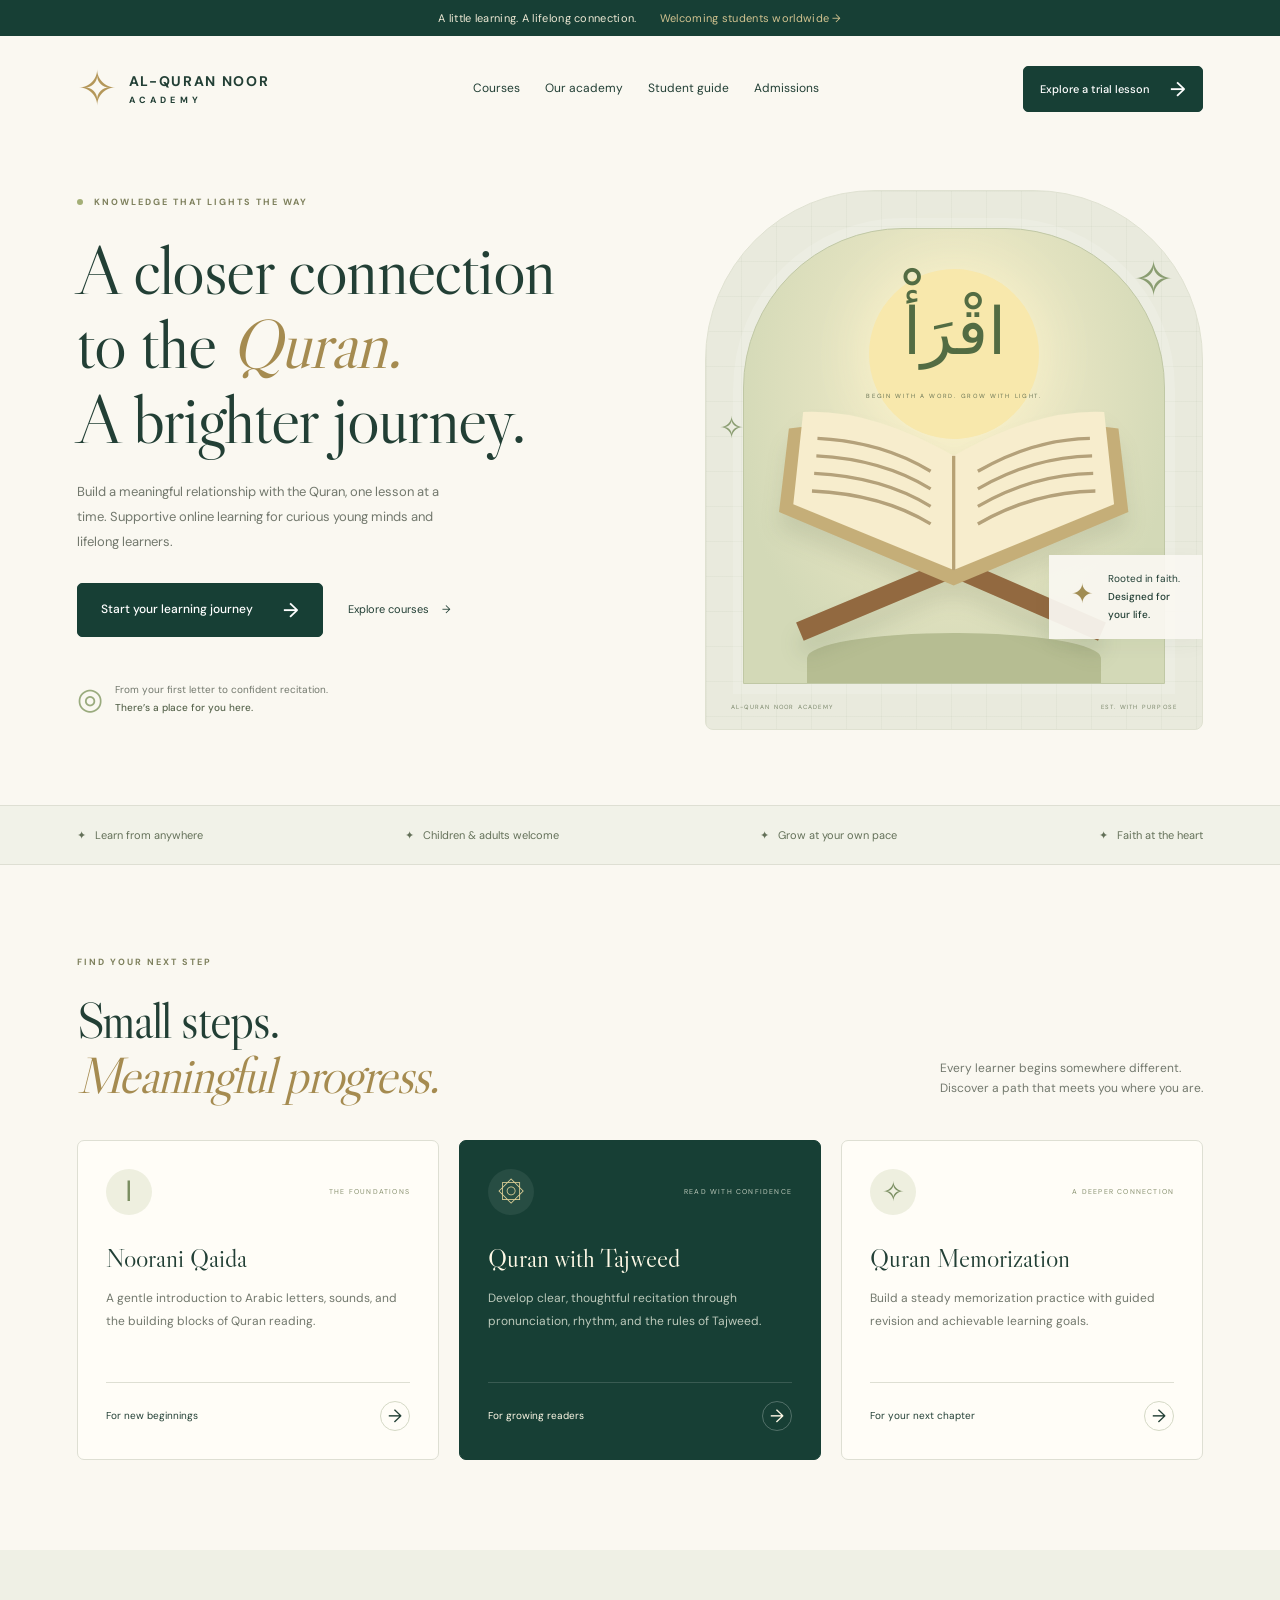
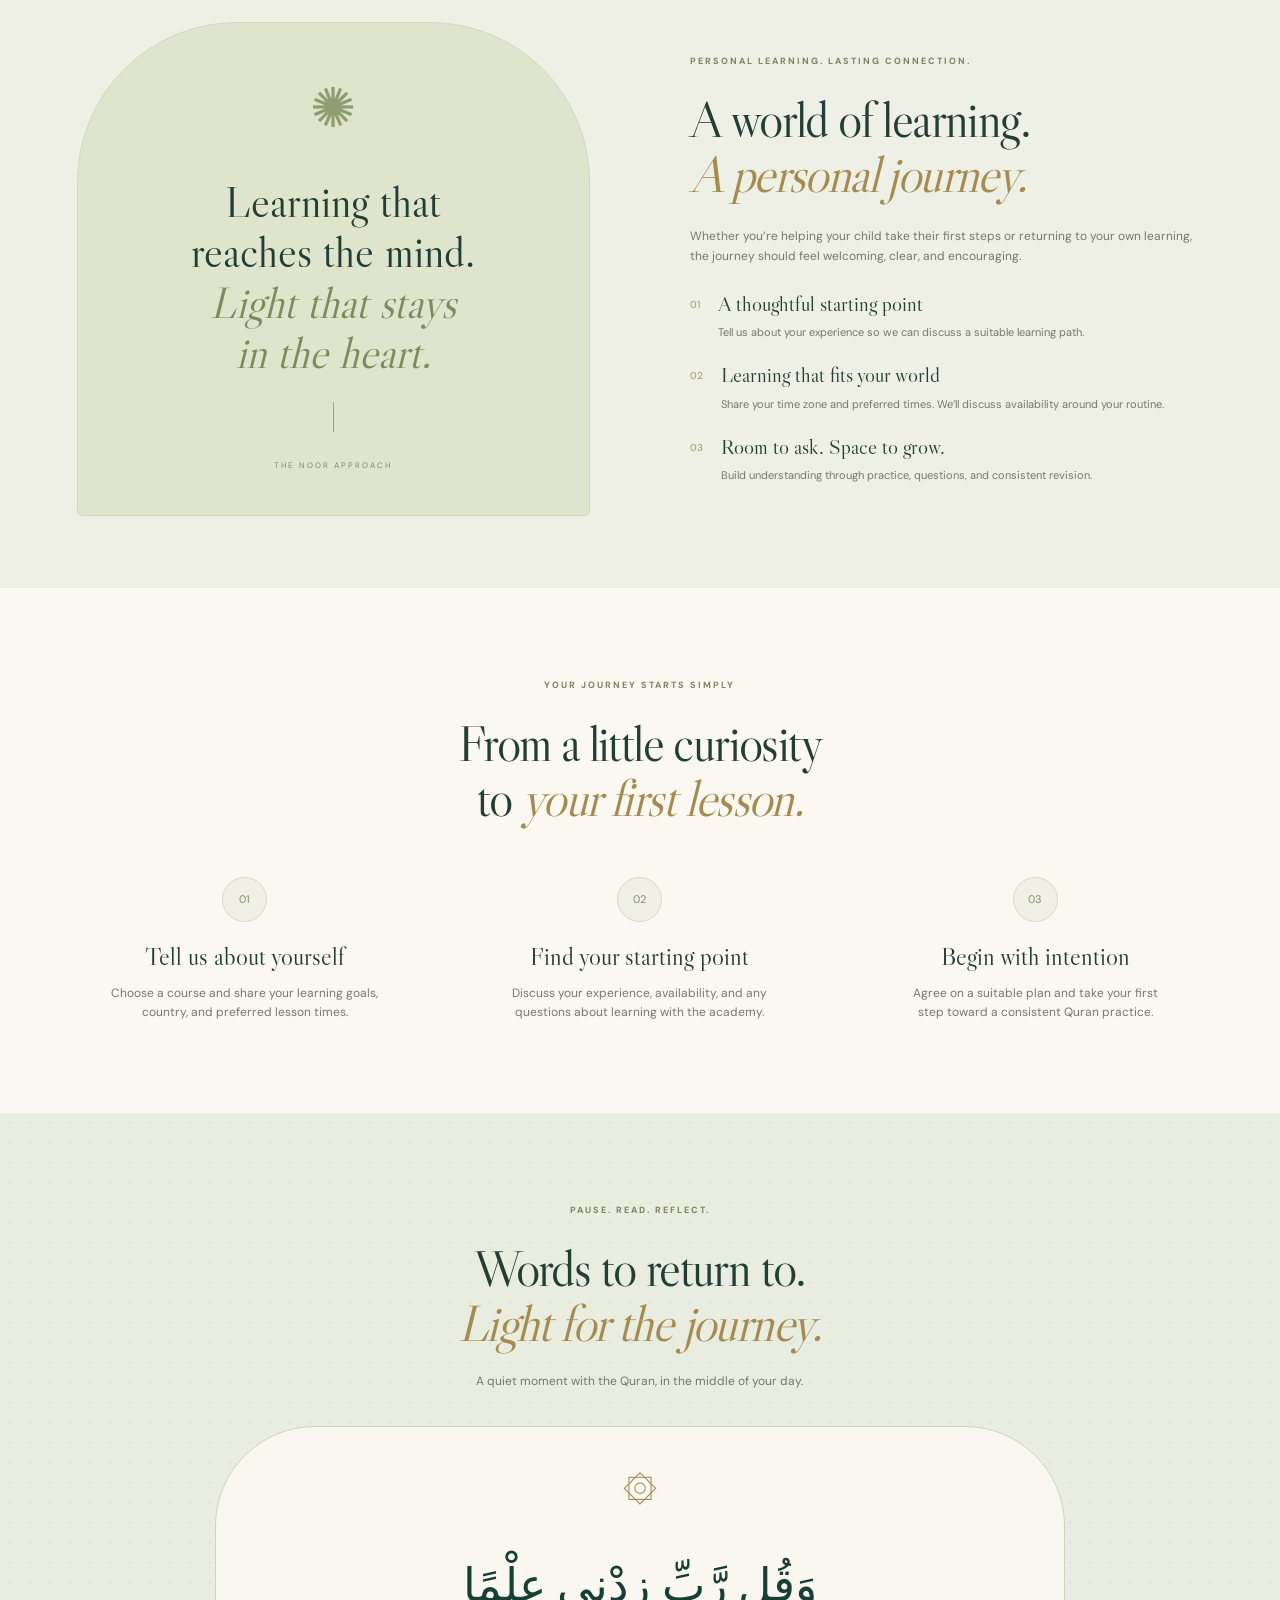
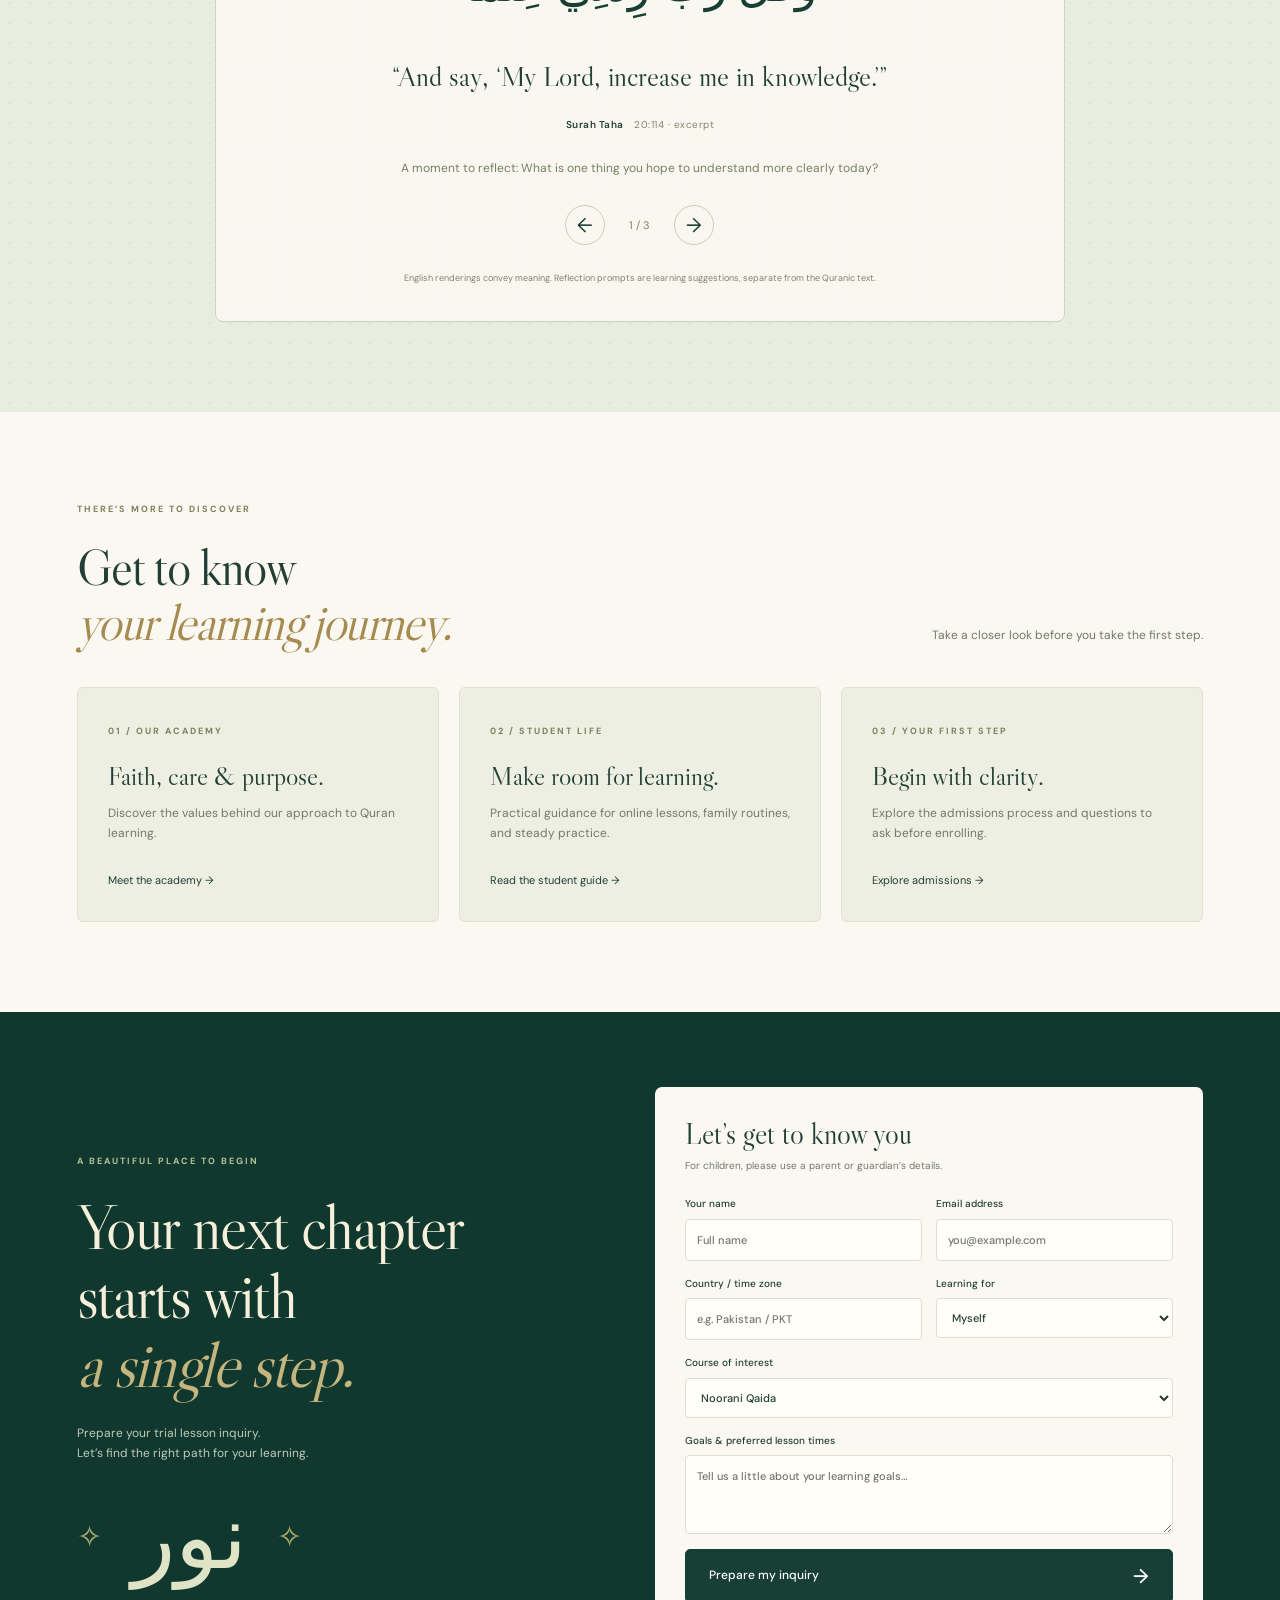
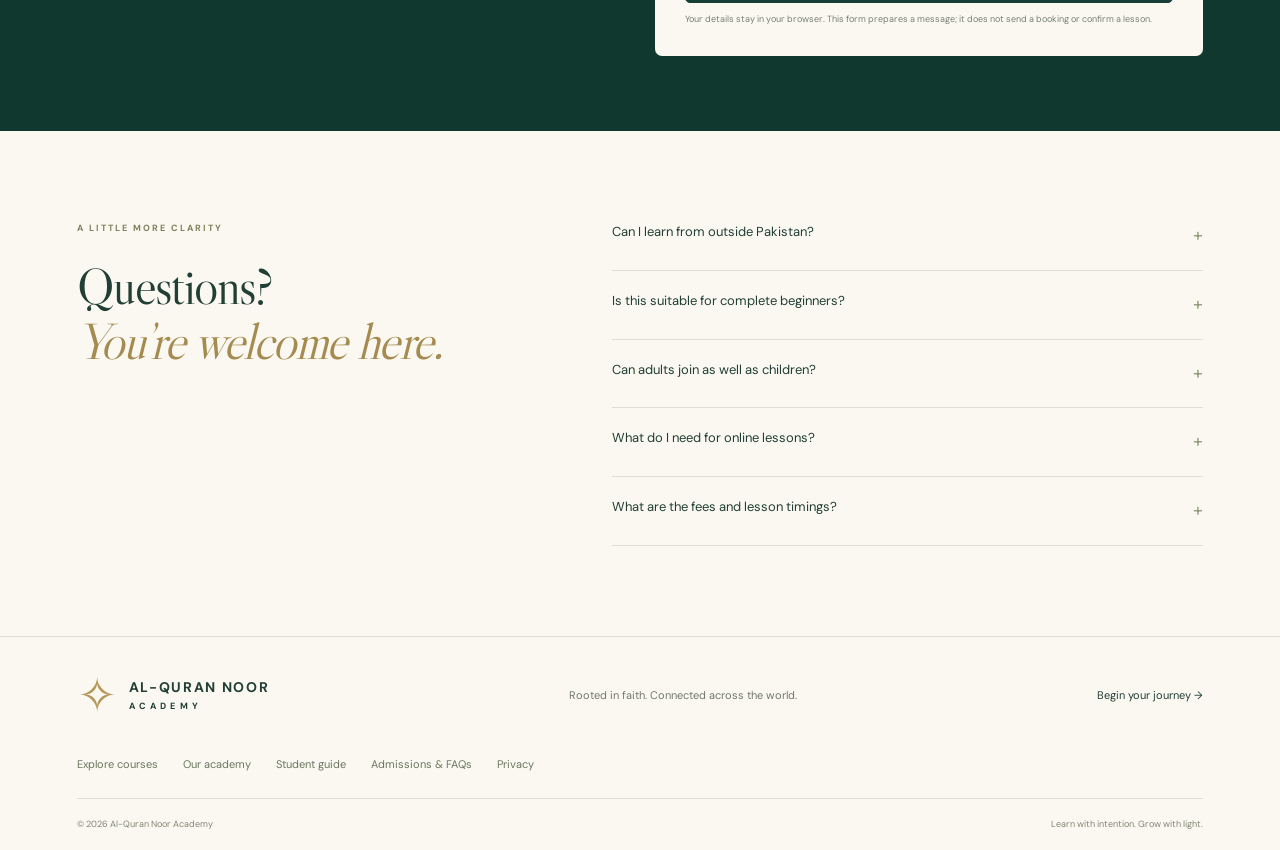
==== commit 1fef1dc9: "Add gentle animations and interactive Quran reflections" ====
--- a/index.html
+++ b/index.html
@@ -7,6 +7,6 @@
 <section class="section wrap" id="courses"><div class="section-heading"><div><p class="eyebrow">FIND YOUR NEXT STEP</p><h2>Small steps.<br><em>Meaningful progress.</em></h2></div><p>Every learner begins somewhere different.<br>Discover a path that meets you where you are.</p></div><div class="course-grid"><article class="course-card"><div class="course-top"><span class="course-icon">ا</span><span class="pill">THE FOUNDATIONS</span></div><h3>Noorani Qaida</h3><p>A gentle introduction to Arabic letters, sounds, and the building blocks of Quran reading.</p><div class="course-bottom"><span>For new beginnings</span><a href="noorani-qaida.html" aria-label="Enquire about Noorani Qaida">→</a></div></article><article class="course-card featured"><div class="course-top"><span class="course-icon">۞</span><span class="pill">READ WITH CONFIDENCE</span></div><h3>Quran with Tajweed</h3><p>Develop clear, thoughtful recitation through pronunciation, rhythm, and the rules of Tajweed.</p><div class="course-bottom"><span>For growing readers</span><a href="tajweed.html" aria-label="Enquire about Quran with Tajweed">→</a></div></article><article class="course-card"><div class="course-top"><span class="course-icon">✧</span><span class="pill">A DEEPER CONNECTION</span></div><h3>Quran Memorization</h3><p>Build a steady memorization practice with guided revision and achievable learning goals.</p><div class="course-bottom"><span>For your next chapter</span><a href="memorization.html" aria-label="Enquire about Quran Memorization">→</a></div></article></div></section>
 <section class="approach" id="about"><div class="wrap approach-grid"><div class="quote-art"><span class="quote-star">✺</span><p>Learning that<br>reaches the mind.<br><em>Light that stays<br>in the heart.</em></p><span class="quote-rule"></span><small>THE NOOR APPROACH</small></div><div><p class="eyebrow">PERSONAL LEARNING. LASTING CONNECTION.</p><h2>A world of learning.<br><em>A personal journey.</em></h2><p class="body-copy">Whether you’re helping your child take their first steps or returning to your own learning, the journey should feel welcoming, clear, and encouraging.</p><div class="approach-item"><span>01</span><div><h3>A thoughtful starting point</h3><p>Tell us about your experience so we can discuss a suitable learning path.</p></div></div><div class="approach-item"><span>02</span><div><h3>Learning that fits your world</h3><p>Share your time zone and preferred times. We’ll discuss availability around your routine.</p></div></div><div class="approach-item"><span>03</span><div><h3>Room to ask. Space to grow.</h3><p>Build understanding through practice, questions, and consistent revision.</p></div></div></div></div></section>
 <section class="section wrap" id="how-it-works"><div class="center-heading"><p class="eyebrow">YOUR JOURNEY STARTS SIMPLY</p><h2>From a little curiosity<br>to <em>your first lesson.</em></h2></div><div class="steps"><article><span>01</span><h3>Tell us about yourself</h3><p>Choose a course and share your learning goals, country, and preferred lesson times.</p></article><article><span>02</span><h3>Find your starting point</h3><p>Discuss your experience, availability, and any questions about learning with the academy.</p></article><article><span>03</span><h3>Begin with intention</h3><p>Agree on a suitable plan and take your first step toward a consistent Quran practice.</p></article></div></section>
-<section class="explore-section wrap section"><div class="section-heading"><div><p class="eyebrow">THERE’S MORE TO DISCOVER</p><h2>Get to know<br><em>your learning journey.</em></h2></div><p>Take a closer look before you take the first step.</p></div><div class="course-grid"><a class="explore-card" href="about.html"><span class="eyebrow">01 / OUR ACADEMY</span><h3>Faith, care & purpose.</h3><p>Discover the values behind our approach to Quran learning.</p><span class="text-link">Meet the academy →</span></a><a class="explore-card" href="student-guide.html"><span class="eyebrow">02 / STUDENT LIFE</span><h3>Make room for learning.</h3><p>Practical guidance for online lessons, family routines, and steady practice.</p><span class="text-link">Read the student guide →</span></a><a class="explore-card" href="admissions.html"><span class="eyebrow">03 / YOUR FIRST STEP</span><h3>Begin with clarity.</h3><p>Explore the admissions process and questions to ask before enrolling.</p><span class="text-link">Explore admissions →</span></a></div></section><section class="trial-section" id="trial"><div class="wrap trial-grid"><div><p class="eyebrow">A BEAUTIFUL PLACE TO BEGIN</p><h2>Your next chapter<br>starts with<br><em>a single step.</em></h2><p>Prepare your trial lesson inquiry.<br>Let’s find the right path for your learning.</p><div class="trial-decoration">✧ <span lang="ar" dir="rtl">نور</span> ✧</div></div><form id="trial-form"><h3>Let’s get to know you</h3><p class="form-intro">For children, please use a parent or guardian’s details.</p><div class="form-row"><label>Your name<input name="name" autocomplete="name" required placeholder="Full name" maxlength="100"></label><label>Email address<input name="email" type="email" autocomplete="email" required placeholder="you@example.com" maxlength="180"></label></div><div class="form-row"><label>Country / time zone<input name="country" required placeholder="e.g. Pakistan / PKT" maxlength="100"></label><label>Learning for<select name="learner"><option>Myself</option><option>My child</option><option>My family</option></select></label></div><label>Course of interest<select name="course" id="course"><option>Noorani Qaida</option><option>Quran with Tajweed</option><option>Quran Memorization</option><option>Help me choose</option></select></label><label>Goals & preferred lesson times<textarea name="goals" rows="3" placeholder="Tell us a little about your learning goals…" maxlength="1500"></textarea></label><button class="button" type="submit">Prepare my inquiry <span>→</span></button><p class="form-note">Your details stay in your browser. This form prepares a message; it does not send a booking or confirm a lesson.</p><div id="inquiry-result" hidden aria-live="polite"><h4>Your inquiry is ready</h4><p>The academy’s direct contact is being added. Copy or download your message to send when contact details are available.</p><textarea id="inquiry-message" readonly aria-label="Prepared inquiry" rows="8"></textarea><div class="result-actions"><button type="button" id="copy-inquiry">Copy message</button><button type="button" id="download-inquiry">Download inquiry</button></div><p id="copy-status" role="status"></p></div></form></div></section>
+<section class="quran-reflections section" id="reflections"><div class="wrap"><div class="center-heading"><p class="eyebrow">PAUSE. READ. REFLECT.</p><h2>Words to return to.<br><em>Light for the journey.</em></h2><p class="reflection-intro">A quiet moment with the Quran, in the middle of your day.</p></div><div class="reflection-shell"><span class="reflection-rosette" aria-hidden="true">۞</span><div class="reflection-slides"><figure class="reflection-slide" data-reflection><blockquote><p class="verse-arabic" lang="ar" dir="rtl">وَقُل رَّبِّ زِدْنِي عِلْمًا</p><p class="verse-translation">“And say, ‘My Lord, increase me in knowledge.’”</p></blockquote><figcaption>Surah Taha <span>20:114 · excerpt</span></figcaption><p class="reflection-prompt">A moment to reflect: What is one thing you hope to understand more clearly today?</p></figure><figure class="reflection-slide" data-reflection hidden><blockquote><p class="verse-arabic" lang="ar" dir="rtl">فَإِنَّ مَعَ الْعُسْرِ يُسْرًا</p><p class="verse-translation">“For indeed, with hardship comes ease.”</p></blockquote><figcaption>Surah Ash-Sharh <span>94:5</span></figcaption><p class="reflection-prompt">A moment to reflect: Make space for patience when your learning feels difficult.</p></figure><figure class="reflection-slide" data-reflection hidden><blockquote><p class="verse-arabic" lang="ar" dir="rtl">فَاذْكُرُونِي أَذْكُرْكُمْ</p><p class="verse-translation">“So remember Me; I will remember you.”</p></blockquote><figcaption>Surah Al-Baqarah <span>2:152 · excerpt</span></figcaption><p class="reflection-prompt">A moment to reflect: Where could a quiet moment of remembrance fit into your routine?</p></figure></div><div class="reflection-controls" hidden><button type="button" id="previous-reflection" aria-label="Previous Quran reflection">←</button><span id="reflection-count" role="status" aria-live="polite">1 / 3</span><button type="button" id="next-reflection" aria-label="Next Quran reflection">→</button></div><p class="translation-note">English renderings convey meaning. Reflection prompts are learning suggestions, separate from the Quranic text.</p></div></div></section><section class="explore-section wrap section"><div class="section-heading"><div><p class="eyebrow">THERE’S MORE TO DISCOVER</p><h2>Get to know<br><em>your learning journey.</em></h2></div><p>Take a closer look before you take the first step.</p></div><div class="course-grid"><a class="explore-card" href="about.html"><span class="eyebrow">01 / OUR ACADEMY</span><h3>Faith, care & purpose.</h3><p>Discover the values behind our approach to Quran learning.</p><span class="text-link">Meet the academy →</span></a><a class="explore-card" href="student-guide.html"><span class="eyebrow">02 / STUDENT LIFE</span><h3>Make room for learning.</h3><p>Practical guidance for online lessons, family routines, and steady practice.</p><span class="text-link">Read the student guide →</span></a><a class="explore-card" href="admissions.html"><span class="eyebrow">03 / YOUR FIRST STEP</span><h3>Begin with clarity.</h3><p>Explore the admissions process and questions to ask before enrolling.</p><span class="text-link">Explore admissions →</span></a></div></section><section class="trial-section" id="trial"><div class="wrap trial-grid"><div><p class="eyebrow">A BEAUTIFUL PLACE TO BEGIN</p><h2>Your next chapter<br>starts with<br><em>a single step.</em></h2><p>Prepare your trial lesson inquiry.<br>Let’s find the right path for your learning.</p><div class="trial-decoration">✧ <span lang="ar" dir="rtl">نور</span> ✧</div></div><form id="trial-form"><h3>Let’s get to know you</h3><p class="form-intro">For children, please use a parent or guardian’s details.</p><div class="form-row"><label>Your name<input name="name" autocomplete="name" required placeholder="Full name" maxlength="100"></label><label>Email address<input name="email" type="email" autocomplete="email" required placeholder="you@example.com" maxlength="180"></label></div><div class="form-row"><label>Country / time zone<input name="country" required placeholder="e.g. Pakistan / PKT" maxlength="100"></label><label>Learning for<select name="learner"><option>Myself</option><option>My child</option><option>My family</option></select></label></div><label>Course of interest<select name="course" id="course"><option>Noorani Qaida</option><option>Quran with Tajweed</option><option>Quran Memorization</option><option>Help me choose</option></select></label><label>Goals & preferred lesson times<textarea name="goals" rows="3" placeholder="Tell us a little about your learning goals…" maxlength="1500"></textarea></label><button class="button" type="submit">Prepare my inquiry <span>→</span></button><p class="form-note">Your details stay in your browser. This form prepares a message; it does not send a booking or confirm a lesson.</p><div id="inquiry-result" hidden aria-live="polite"><h4>Your inquiry is ready</h4><p>The academy’s direct contact is being added. Copy or download your message to send when contact details are available.</p><textarea id="inquiry-message" readonly aria-label="Prepared inquiry" rows="8"></textarea><div class="result-actions"><button type="button" id="copy-inquiry">Copy message</button><button type="button" id="download-inquiry">Download inquiry</button></div><p id="copy-status" role="status"></p></div></form></div></section>
 <section class="section wrap faq-grid" id="faq"><div><p class="eyebrow">A LITTLE MORE CLARITY</p><h2>Questions?<br><em>You’re welcome here.</em></h2></div><div class="faq-list"><details><summary>Can I learn from outside Pakistan?</summary><p>Yes, the online learning format is intended for local and international students. Include your country and time zone in your inquiry so suitable lesson times can be discussed.</p></details><details><summary>Is this suitable for complete beginners?</summary><p>Noorani Qaida is the starting point for learners new to Arabic letters and Quran reading. Share your experience when you enquire so the right starting level can be discussed.</p></details><details><summary>Can adults join as well as children?</summary><p>The courses are intended for children and adults. A parent or guardian should handle inquiries and arrangements for a child.</p></details><details><summary>What do I need for online lessons?</summary><p>A reliable internet connection, a phone, tablet, or computer with audio, and a quiet place to learn. The lesson platform and materials will be confirmed when arranging your classes.</p></details><details><summary>What are the fees and lesson timings?</summary><p>Fees, teacher availability, trial arrangements, and the lesson schedule should be confirmed directly with the academy before enrolling. No payment is collected on this website.</p></details></div></section>
 </main><footer><div class="wrap footer-top"><a class="brand" href="index.html"><span class="brand-icon">✧</span><span>AL-QURAN NOOR<small>ACADEMY</small></span></a><p>Rooted in faith. Connected across the world.</p><a href="admissions.html#trial">Begin your journey →</a></div><div class="wrap footer-links"><a href="courses.html">Explore courses</a><a href="about.html">Our academy</a><a href="student-guide.html">Student guide</a><a href="admissions.html">Admissions & FAQs</a><a href="privacy.html">Privacy</a></div><div class="wrap footer-bottom"><span>© <span id="year">2026</span> Al-Quran Noor Academy</span><span>Learn with intention. Grow with light.</span></div></footer></body></html>
--- a/styles.css
+++ b/styles.css
@@ -3,3 +3,5 @@
 /* Explore pages */
 [aria-current=page]{color:#94773e;text-decoration:underline;text-underline-offset:6px}.skip-link{position:absolute;left:12px;top:-100px;z-index:20;background:var(--green);color:white;padding:12px}.skip-link:focus{top:12px}.page-hero{background:#eff0e5;padding:28px 0 65px;position:relative;overflow:hidden}.page-hero .wrap{position:relative}.breadcrumb{display:flex;gap:12px;color:#728066;font-size:10px;margin-bottom:43px}.breadcrumb a{text-decoration:underline;text-underline-offset:3px}.page-hero h1{font-size:clamp(48px,5.7vw,76px);max-width:900px}.page-intro{max-width:590px;color:var(--muted);font-size:14px;line-height:1.9;margin:25px 0 0}.page-ornament{position:absolute;right:10px;top:90px;font-size:190px;color:#b3bc9270;pointer-events:none}.explore-card{display:block;padding:30px;background:#eeefe3;border-radius:6px;border:1px solid #e0e2d3;transition:transform .2s,border-color .2s}.explore-card:hover{transform:translateY(-4px);border-color:#a7b48d}.explore-card h3{margin:20px 0 12px}.explore-card p{font-size:12px;color:var(--muted);margin-bottom:24px}.footer-links{display:flex;flex-wrap:wrap;gap:25px;padding-bottom:25px;font-size:11px;color:#69765d}.reading-panel{background:#eeefe2;padding:30px;border:1px solid #e0e3d3;border-radius:6px;margin-top:40px}.reading-panel h2{font-size:40px}.reading-panel h3{margin-top:0}.reading-panel p,.prose p{color:var(--muted);line-height:1.95;font-size:13px}.closing-cta{border-top:1px solid var(--line);display:flex;justify-content:space-between;gap:30px;align-items:center;padding-top:50px;padding-bottom:55px}.closing-cta h2{font-size:40px}.closing-cta p:not(.eyebrow){font-size:12px;color:var(--muted)}.closing-cta .button{flex-shrink:0}.detail-layout{display:grid;grid-template-columns:1.6fr 1fr;gap:70px;align-items:start}.module-list{margin-top:32px}.module{display:flex;gap:22px;border-top:1px solid var(--line);padding:25px 0}.module>span{font-size:11px;color:#a48c53;padding-top:4px}.module h3{font-size:25px;margin:0 0 12px}.module p{font-size:13px;color:var(--muted);line-height:1.85;margin:0}.course-sidebar{background:var(--green);color:#f8f3e1;padding:30px;border-radius:7px}.course-sidebar .course-icon{background:#ffffff15;color:#d4c48c}.course-sidebar h4{font-size:10px;text-transform:uppercase;letter-spacing:1.5px;color:#c6cda9;margin:26px 0 8px}.course-sidebar p{font-size:12px;color:#ced6c5;line-height:1.9}.course-sidebar .button{background:#e3dab7;color:var(--green);border-color:#e3dab7;width:100%;margin:20px 0;justify-content:center;gap:8px}.course-sidebar .text-link{display:block;text-align:center}.content-note{font-size:11px;color:var(--muted);margin-top:25px}.related-course{border-top:1px solid var(--line);padding-top:30px;padding-bottom:40px}.related-course h3{margin:10px 0}.about-story{display:grid;grid-template-columns:1fr 1fr;gap:60px}.about-story .prose p:first-child{margin-top:0}.soft-section{background:#eff0e5}.values-cards{margin-top:35px}.detail-layout>.reading-panel{margin-top:0}.guide-layout{display:grid;grid-template-columns:240px 1fr;gap:70px;align-items:start}.guide-nav{position:sticky;top:30px;border:1px solid var(--line);padding:25px;border-radius:6px}.guide-nav a{display:block;padding:12px 0;border-top:1px solid var(--line);font-size:11px}.guide-content article{margin-bottom:55px;scroll-margin-top:35px}.guide-content h2{font-size:42px;margin-bottom:25px}.guide-content p,.editorial-list{font-size:13px;color:var(--muted);line-height:1.95}.editorial-list{padding-left:20px}.editorial-list li{padding:7px 0}.tip{background:#eeefe2;border-left:3px solid #a4b181;padding:20px 24px;margin-top:25px}.tip strong{font-weight:500;font-size:13px}.tip p{margin:8px 0 0}.lesson-checklist{border:1px solid var(--line);border-radius:6px;padding:10px 22px;margin-top:25px}.lesson-checklist label{display:flex;align-items:center;gap:12px;font-size:12px;font-weight:400;margin:0;padding:14px 0;border-bottom:1px solid var(--line);cursor:pointer}.lesson-checklist label:last-child{border-bottom:0}.lesson-checklist input{width:17px;height:17px;margin:0;accent-color:var(--green);flex-shrink:0}.two-columns{display:grid;grid-template-columns:1fr 1fr;gap:25px;font-size:12px;color:var(--muted)}.two-columns ul{padding-left:20px;margin:0}.two-columns li{margin:12px 0}.narrow{max-width:790px}.prose h3{margin-top:35px}.steps .text-link{display:inline-block;margin-top:15px}@media(max-width:1000px){.detail-layout{gap:35px}.guide-layout{grid-template-columns:200px 1fr;gap:35px}.page-ornament{font-size:130px;right:0;opacity:.5}.page-intro{max-width:75%}}@media(max-width:700px){.page-hero{padding-bottom:40px}.breadcrumb{margin-bottom:30px}.page-hero h1{font-size:49px}.page-intro{max-width:100%;font-size:12px}.page-ornament{display:none}.detail-layout,.about-story,.guide-layout{grid-template-columns:1fr;gap:30px}.course-sidebar{order:-1}.closing-cta{display:block;padding-top:35px;padding-bottom:40px}.closing-cta h2{font-size:35px}.closing-cta .button{margin-top:15px}.guide-nav{position:static}.guide-content h2{font-size:37px}.two-columns{grid-template-columns:1fr;gap:0}.reading-panel{padding:23px}.reading-panel h2{font-size:35px}.footer-links{gap:13px 20px;font-size:10px}.guide-content article{margin-bottom:40px}}
 .course-bottom a.text-link{display:inline-block;width:auto;height:auto;border:0;border-radius:0;font-size:11px;line-height:1.7}.course-bottom a.text-link:hover{text-decoration:underline;text-underline-offset:4px}
+/* Gentle motion and Quran reflections */
+body::before{content:'';position:fixed;top:0;left:0;right:0;height:3px;z-index:30;background:#b9a16b;transform:scaleX(var(--reading-progress,0));transform-origin:left;pointer-events:none}.course-card,.explore-card,.module,.steps article,.approach-item,.quote-art,.reading-panel,.center-heading,.section-heading,.reflection-shell{transition:opacity .65s ease,transform .65s cubic-bezier(.2,.7,.2,1)}.reveal-pending{opacity:0;transform:translateY(22px)}.course-card:hover{box-shadow:0 12px 30px #173f350b}.course-icon{transition:transform .3s ease}.course-card:hover .course-icon{transform:rotate(-6deg)}.hero-art .star-one{animation:noor-float 4s ease-in-out 1}.hero-art .star-two{animation:noor-float 4.5s ease-in-out 1}.hero-art .sun{animation:noor-glow 4s ease-in-out 1}.hero-copy{animation:noor-arrive .8s ease both}.hero-art{animation:noor-arrive 1s ease both}@keyframes noor-float{0%,100%{transform:translateY(0)}50%{transform:translateY(-9px)}}@keyframes noor-glow{0%,100%{box-shadow:0 0 60px #faf2c9}50%{box-shadow:0 0 85px #faf2c9}}@keyframes noor-arrive{from{opacity:0;transform:translateY(14px)}to{opacity:1;transform:translateY(0)}}.quran-reflections{background:#e9eddf;background-image:radial-gradient(#87977320 .8px,transparent .8px);background-size:20px 20px}.reflection-intro{color:var(--muted);font-size:12px;margin:20px 0 0}.reflection-shell{max-width:850px;margin:35px auto 0;text-align:center;position:relative;border:1px solid #cbd4bc;border-radius:100px 100px 8px 8px;padding:35px 50px;background:#faf8f1ef}.reflection-rosette{font-size:35px;color:#a18b50;display:block;line-height:1.5}.reflection-slide{margin:12px 0 0;animation:noor-arrive .35s ease}.reflection-slide blockquote{margin:0}.verse-arabic{font-family:'Traditional Arabic','Noto Naskh Arabic','Amiri',Georgia,serif;font-size:clamp(29px,3.6vw,48px);line-height:2.2;color:var(--green);margin:20px 0;overflow-wrap:anywhere}.verse-translation{font-family:'Libre Caslon Display',Georgia,serif;font-size:28px;line-height:1.45;margin:0 auto 20px;max-width:620px}.reflection-slide figcaption{font-size:10px;font-weight:600;letter-spacing:.5px}.reflection-slide figcaption span{color:#7d866c;margin-left:8px;font-weight:400}.reflection-prompt{font-size:12px;color:#748066;max-width:490px;margin:24px auto;line-height:1.9}.reflection-controls{display:flex;align-items:center;justify-content:center;gap:24px;margin:25px 0}.reflection-controls[hidden],.reflection-slide[hidden],.back-to-top[hidden]{display:none}.reflection-controls button{border:1px solid #c6cfb5;background:transparent;border-radius:50%;color:var(--green);width:40px;height:40px;cursor:pointer;font-size:20px;transition:background .2s,transform .2s}.reflection-controls button:hover{background:#e3e8d7;transform:translateY(-2px)}#reflection-count{font-size:11px;color:#7b856b;font-variant-numeric:tabular-nums}.translation-note{font-size:9px;line-height:1.8;color:#7c846f;max-width:500px;margin:20px auto 0}.back-to-top{position:fixed;bottom:24px;right:24px;z-index:10;width:43px;height:43px;border:1px solid #b8c3a5;border-radius:50%;background:var(--green);color:#f7f2df;font-size:20px;cursor:pointer;box-shadow:0 5px 20px #173f3520}.reflection-guide-link{margin:0 0 45px}.reflection-guide-link .text-link{display:inline-block;margin-top:12px}@media(max-width:700px){.reflection-shell{padding:25px 20px;border-radius:55px 55px 7px 7px}.verse-arabic{font-size:30px;margin:18px 0;line-height:2.3}.verse-translation{font-size:25px}.reflection-prompt{font-size:11px}.back-to-top{bottom:18px;right:16px;width:38px;height:38px}.reflection-slide figcaption span{display:block;margin:5px 0 0}}@media(prefers-reduced-motion:reduce){*,*::before,*::after{animation:none!important;transition:none!important}.reveal-pending{opacity:1;transform:none}}
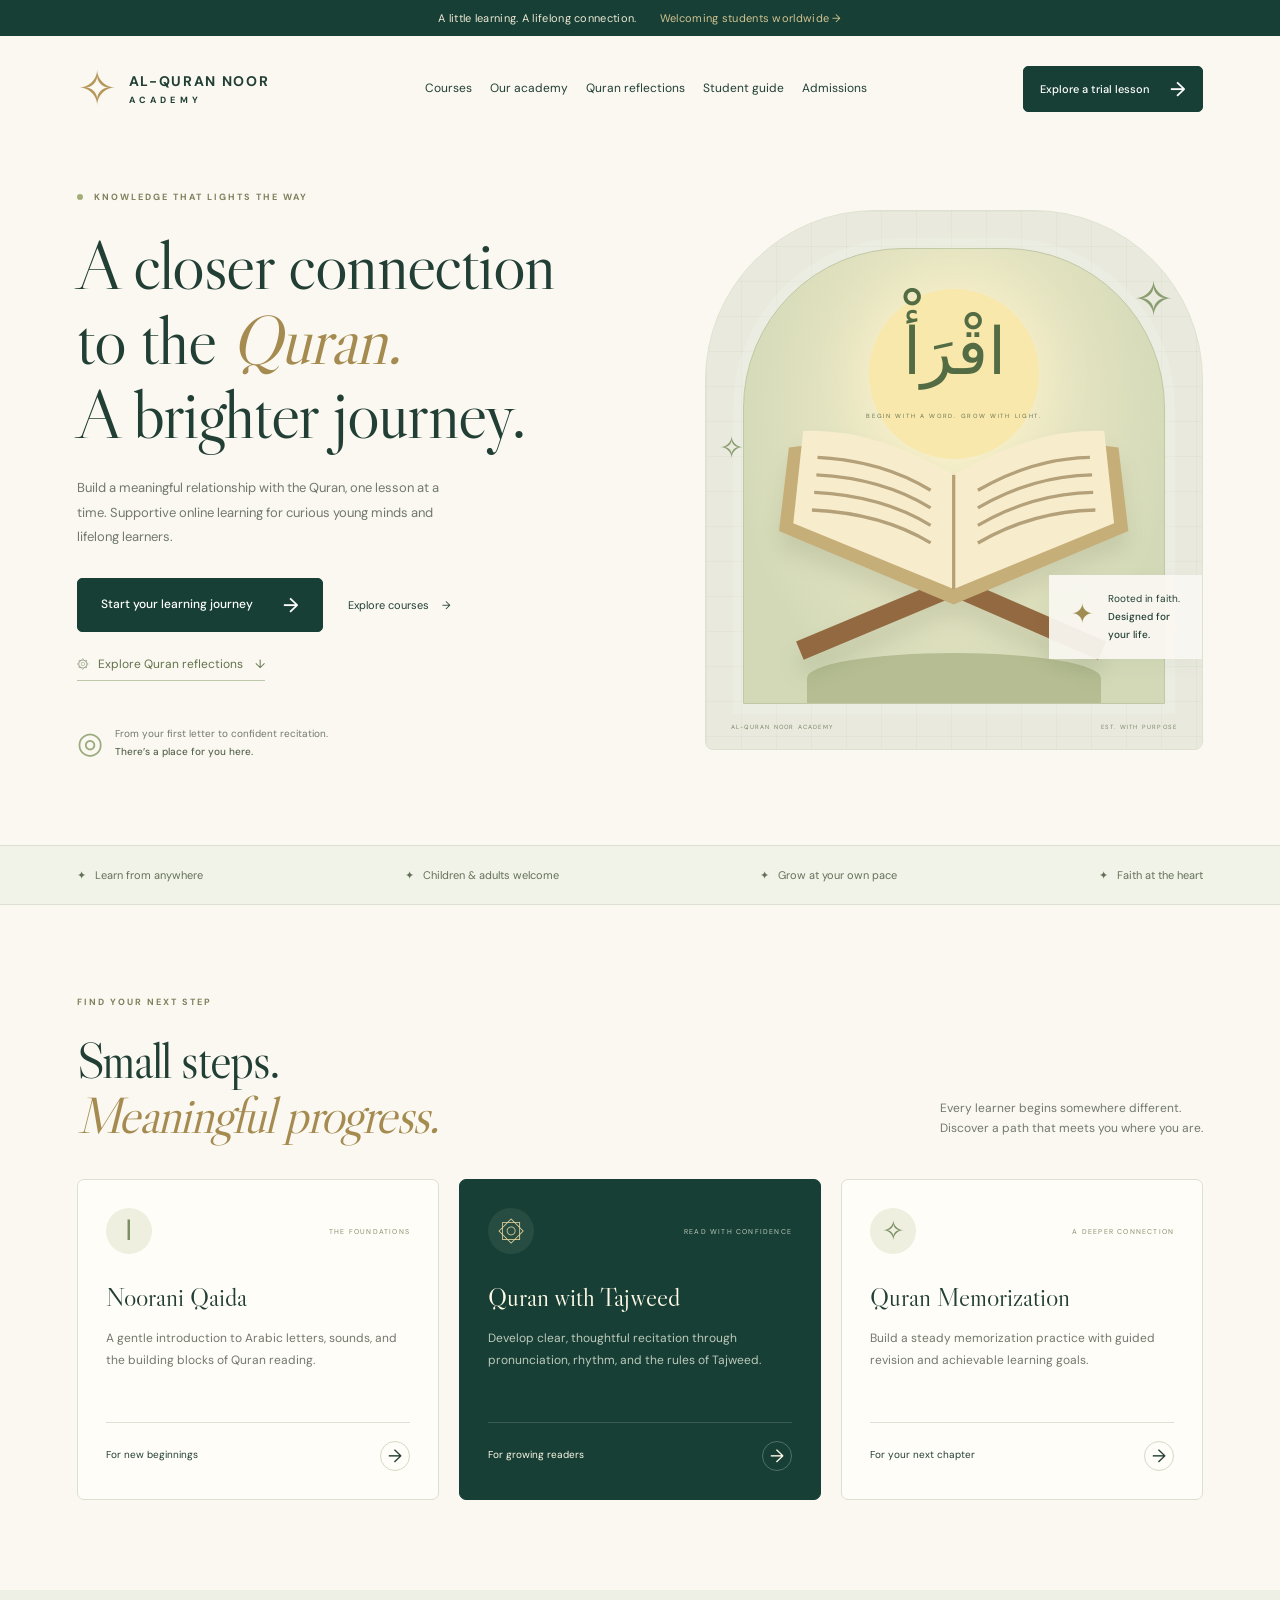
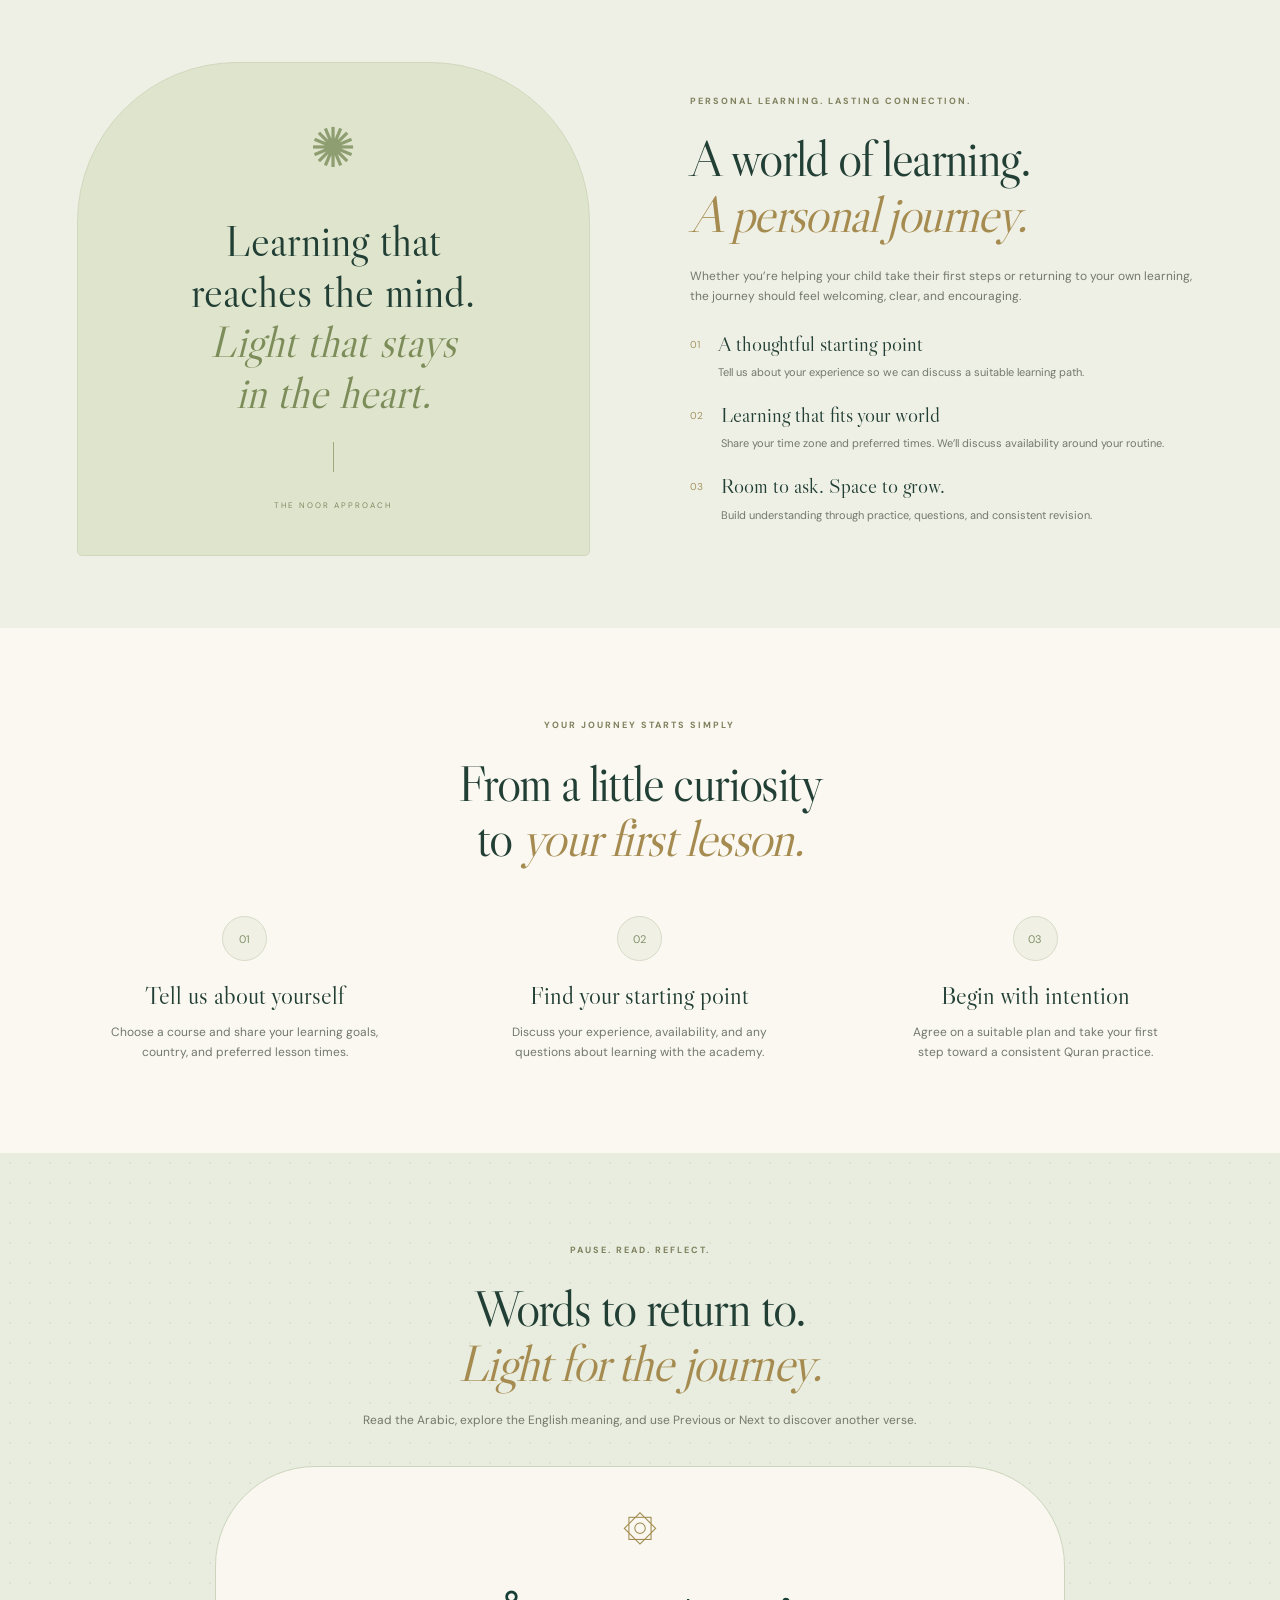
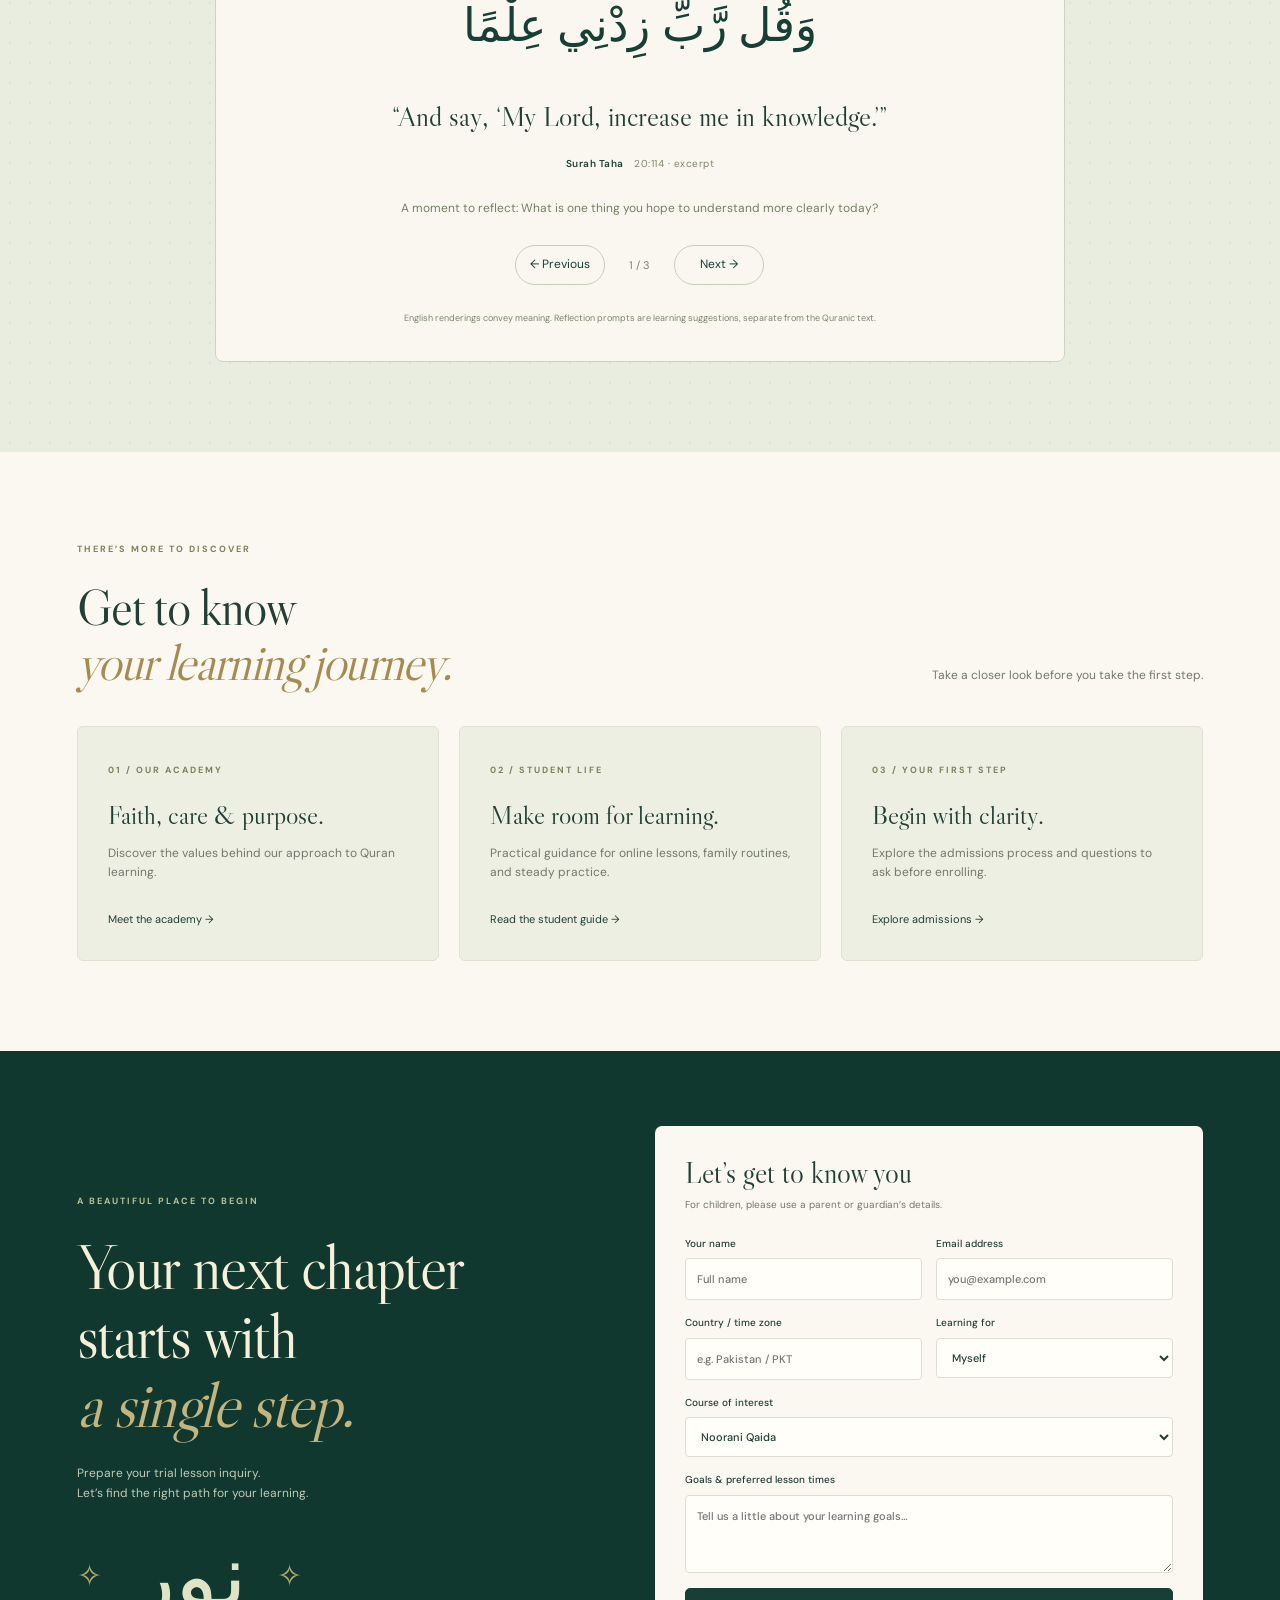
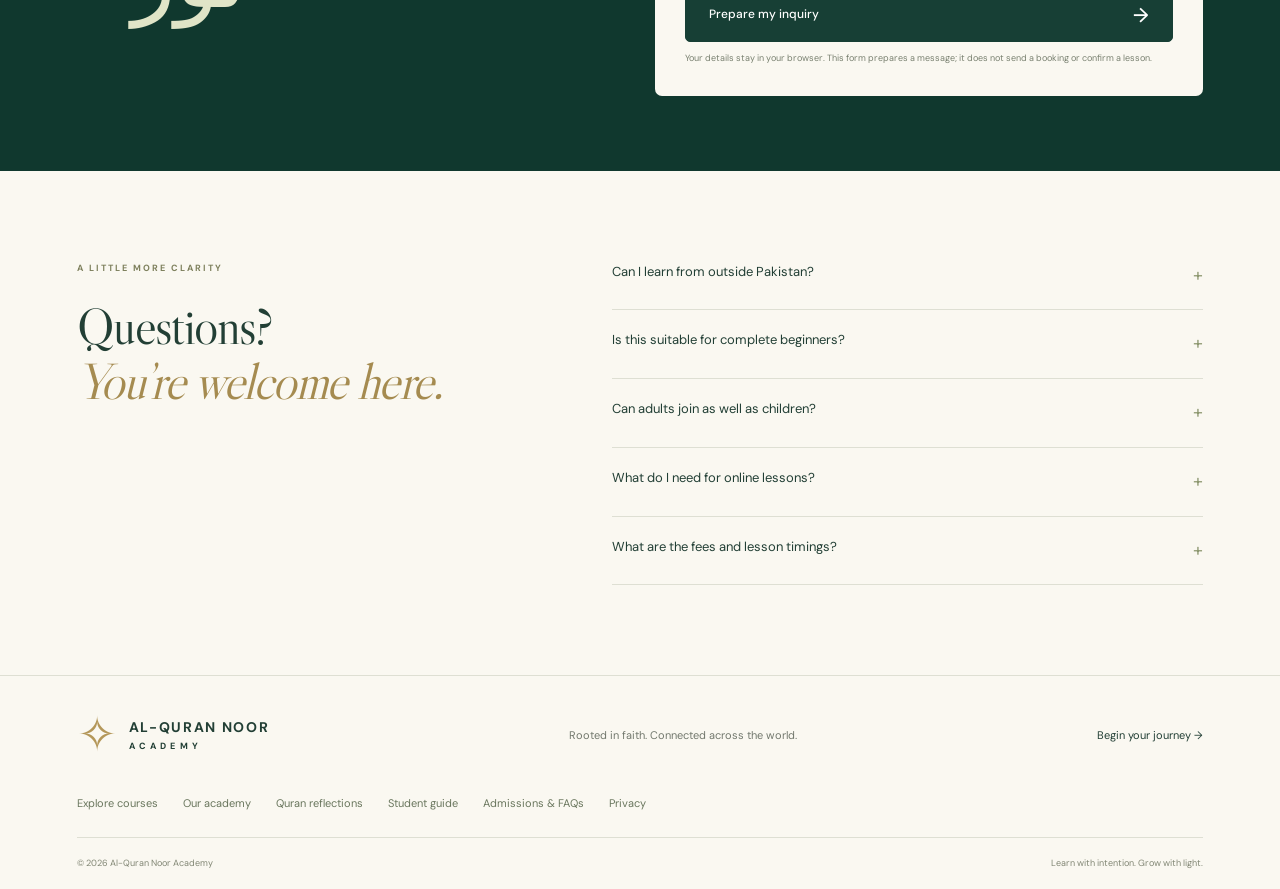
==== commit b5fb7d7b: "Make Quran reflections discoverable and refresh cached assets" ====
--- a/index.html
+++ b/index.html
@@ -1,12 +1,12 @@
 <!doctype html>
-<html lang="en"><head><meta charset="utf-8"><meta name="viewport" content="width=device-width, initial-scale=1"><meta name="description" content="Learn to read, understand, and connect with the Quran. Explore online Quran classes for children and adults at Al-Quran Noor Academy."><meta name="theme-color" content="#133e34"><title>Al-Quran Noor Academy | A journey of light</title><link rel="icon" href="favicon.svg" type="image/svg+xml"><link rel="stylesheet" href="styles.css"><script src="app.js" defer></script></head>
+<html lang="en"><head><meta charset="utf-8"><meta name="viewport" content="width=device-width, initial-scale=1"><meta name="description" content="Learn to read, understand, and connect with the Quran. Explore online Quran classes for children and adults at Al-Quran Noor Academy."><meta name="theme-color" content="#133e34"><title>Al-Quran Noor Academy | A journey of light</title><link rel="icon" href="favicon.svg" type="image/svg+xml"><link rel="stylesheet" href="styles.css?v=20261018-2"><script src="app.js?v=20261018-2" defer></script></head>
 <body><div class="announcement">A little learning. A lifelong connection. <span>Welcoming students worldwide →</span></div>
-<header class="header wrap"><a class="brand" href="#" aria-label="Al-Quran Noor Academy home"><span class="brand-icon">✧</span><span>AL-QURAN NOOR<small>ACADEMY</small></span></a><button class="menu-toggle" aria-expanded="false" aria-controls="navigation">Menu ☰</button><nav id="navigation" aria-label="Main navigation"><a href="courses.html">Courses</a><a href="about.html">Our academy</a><a href="student-guide.html">Student guide</a><a href="admissions.html">Admissions</a></nav><a class="button small header-cta" href="#trial">Explore a trial lesson <span>→</span></a></header>
-<main><section class="hero wrap"><div class="hero-copy"><p class="eyebrow"><span class="dot"></span> KNOWLEDGE THAT LIGHTS THE WAY</p><h1>A closer connection<br>to the <em>Quran.</em><br>A brighter journey.</h1><p class="intro">Build a meaningful relationship with the Quran, one lesson at a time. Supportive online learning for curious young minds and lifelong learners.</p><div class="hero-actions"><a class="button" href="#trial">Start your learning journey <span>→</span></a><a class="text-link" href="courses.html">Explore courses <span>→</span></a></div><div class="hero-note"><span class="mini-icon">◎</span><span>From your first letter to confident recitation.<br><strong>There’s a place for you here.</strong></span></div></div><div class="hero-art" role="img" aria-label="An illustrated open Quran beneath an arch, with a warm glowing sun"><div class="art-grid"></div><div class="arch"><div class="sun"></div><span class="arabic" lang="ar" dir="rtl">اقْرَأْ</span><span class="arabic-caption">BEGIN WITH A WORD. GROW WITH LIGHT.</span><svg class="quran" viewBox="0 0 440 300" fill="none" aria-hidden="true"><path d="M80 260L350 147M355 260L95 147" stroke="#926940" stroke-width="18"/><path d="M220 218L61 151L70 75Q140 64 220 112Q300 64 370 75L379 151Z" fill="#c5ae78"/><path d="M220 204L74 144L83 60Q145 57 220 100Q295 57 357 60L366 144Z" fill="#f7edcd"/><path d="M220 100V204" stroke="#b7a174" stroke-width="3"/><path d="M96 84Q155 87 199 114M95 100Q155 103 199 130M93 116Q155 119 199 146M91 132Q155 135 199 162M242 114Q292 85 344 84M242 130Q292 101 346 100M242 146Q292 117 347 116M242 162Q292 133 349 132" stroke="#b4a17a" stroke-width="3"/></svg><div class="pedestal"></div></div><span class="art-star star-one">✧</span><span class="art-star star-two">✧</span><div class="art-label"><span>✦</span> Rooted in faith.<br><strong>Designed for your life.</strong></div><div class="art-bottom">AL-QURAN NOOR ACADEMY <span>EST. WITH PURPOSE</span></div></div></section>
+<header class="header wrap"><a class="brand" href="#" aria-label="Al-Quran Noor Academy home"><span class="brand-icon">✧</span><span>AL-QURAN NOOR<small>ACADEMY</small></span></a><button class="menu-toggle" aria-expanded="false" aria-controls="navigation">Menu ☰</button><nav id="navigation" aria-label="Main navigation"><a href="courses.html">Courses</a><a href="about.html">Our academy</a><a href="index.html#reflections">Quran reflections</a><a href="student-guide.html">Student guide</a><a href="admissions.html">Admissions</a></nav><a class="button small header-cta" href="#trial">Explore a trial lesson <span>→</span></a></header>
+<main><section class="hero wrap"><div class="hero-copy"><p class="eyebrow"><span class="dot"></span> KNOWLEDGE THAT LIGHTS THE WAY</p><h1>A closer connection<br>to the <em>Quran.</em><br>A brighter journey.</h1><p class="intro">Build a meaningful relationship with the Quran, one lesson at a time. Supportive online learning for curious young minds and lifelong learners.</p><div class="hero-actions"><a class="button" href="#trial">Start your learning journey <span>→</span></a><a class="text-link" href="courses.html">Explore courses <span>→</span></a></div><a class="reflection-shortcut" href="#reflections">۞ &nbsp; Explore Quran reflections <span>↓</span></a><div class="hero-note"><span class="mini-icon">◎</span><span>From your first letter to confident recitation.<br><strong>There’s a place for you here.</strong></span></div></div><div class="hero-art" role="img" aria-label="An illustrated open Quran beneath an arch, with a warm glowing sun"><div class="art-grid"></div><div class="arch"><div class="sun"></div><span class="arabic" lang="ar" dir="rtl">اقْرَأْ</span><span class="arabic-caption">BEGIN WITH A WORD. GROW WITH LIGHT.</span><svg class="quran" viewBox="0 0 440 300" fill="none" aria-hidden="true"><path d="M80 260L350 147M355 260L95 147" stroke="#926940" stroke-width="18"/><path d="M220 218L61 151L70 75Q140 64 220 112Q300 64 370 75L379 151Z" fill="#c5ae78"/><path d="M220 204L74 144L83 60Q145 57 220 100Q295 57 357 60L366 144Z" fill="#f7edcd"/><path d="M220 100V204" stroke="#b7a174" stroke-width="3"/><path d="M96 84Q155 87 199 114M95 100Q155 103 199 130M93 116Q155 119 199 146M91 132Q155 135 199 162M242 114Q292 85 344 84M242 130Q292 101 346 100M242 146Q292 117 347 116M242 162Q292 133 349 132" stroke="#b4a17a" stroke-width="3"/></svg><div class="pedestal"></div></div><span class="art-star star-one">✧</span><span class="art-star star-two">✧</span><div class="art-label"><span>✦</span> Rooted in faith.<br><strong>Designed for your life.</strong></div><div class="art-bottom">AL-QURAN NOOR ACADEMY <span>EST. WITH PURPOSE</span></div></div></section>
 <div class="values-strip"><div class="wrap"><span>✦ &nbsp; Learn from anywhere</span><span>✦ &nbsp; Children & adults welcome</span><span>✦ &nbsp; Grow at your own pace</span><span>✦ &nbsp; Faith at the heart</span></div></div>
 <section class="section wrap" id="courses"><div class="section-heading"><div><p class="eyebrow">FIND YOUR NEXT STEP</p><h2>Small steps.<br><em>Meaningful progress.</em></h2></div><p>Every learner begins somewhere different.<br>Discover a path that meets you where you are.</p></div><div class="course-grid"><article class="course-card"><div class="course-top"><span class="course-icon">ا</span><span class="pill">THE FOUNDATIONS</span></div><h3>Noorani Qaida</h3><p>A gentle introduction to Arabic letters, sounds, and the building blocks of Quran reading.</p><div class="course-bottom"><span>For new beginnings</span><a href="noorani-qaida.html" aria-label="Enquire about Noorani Qaida">→</a></div></article><article class="course-card featured"><div class="course-top"><span class="course-icon">۞</span><span class="pill">READ WITH CONFIDENCE</span></div><h3>Quran with Tajweed</h3><p>Develop clear, thoughtful recitation through pronunciation, rhythm, and the rules of Tajweed.</p><div class="course-bottom"><span>For growing readers</span><a href="tajweed.html" aria-label="Enquire about Quran with Tajweed">→</a></div></article><article class="course-card"><div class="course-top"><span class="course-icon">✧</span><span class="pill">A DEEPER CONNECTION</span></div><h3>Quran Memorization</h3><p>Build a steady memorization practice with guided revision and achievable learning goals.</p><div class="course-bottom"><span>For your next chapter</span><a href="memorization.html" aria-label="Enquire about Quran Memorization">→</a></div></article></div></section>
 <section class="approach" id="about"><div class="wrap approach-grid"><div class="quote-art"><span class="quote-star">✺</span><p>Learning that<br>reaches the mind.<br><em>Light that stays<br>in the heart.</em></p><span class="quote-rule"></span><small>THE NOOR APPROACH</small></div><div><p class="eyebrow">PERSONAL LEARNING. LASTING CONNECTION.</p><h2>A world of learning.<br><em>A personal journey.</em></h2><p class="body-copy">Whether you’re helping your child take their first steps or returning to your own learning, the journey should feel welcoming, clear, and encouraging.</p><div class="approach-item"><span>01</span><div><h3>A thoughtful starting point</h3><p>Tell us about your experience so we can discuss a suitable learning path.</p></div></div><div class="approach-item"><span>02</span><div><h3>Learning that fits your world</h3><p>Share your time zone and preferred times. We’ll discuss availability around your routine.</p></div></div><div class="approach-item"><span>03</span><div><h3>Room to ask. Space to grow.</h3><p>Build understanding through practice, questions, and consistent revision.</p></div></div></div></div></section>
 <section class="section wrap" id="how-it-works"><div class="center-heading"><p class="eyebrow">YOUR JOURNEY STARTS SIMPLY</p><h2>From a little curiosity<br>to <em>your first lesson.</em></h2></div><div class="steps"><article><span>01</span><h3>Tell us about yourself</h3><p>Choose a course and share your learning goals, country, and preferred lesson times.</p></article><article><span>02</span><h3>Find your starting point</h3><p>Discuss your experience, availability, and any questions about learning with the academy.</p></article><article><span>03</span><h3>Begin with intention</h3><p>Agree on a suitable plan and take your first step toward a consistent Quran practice.</p></article></div></section>
-<section class="quran-reflections section" id="reflections"><div class="wrap"><div class="center-heading"><p class="eyebrow">PAUSE. READ. REFLECT.</p><h2>Words to return to.<br><em>Light for the journey.</em></h2><p class="reflection-intro">A quiet moment with the Quran, in the middle of your day.</p></div><div class="reflection-shell"><span class="reflection-rosette" aria-hidden="true">۞</span><div class="reflection-slides"><figure class="reflection-slide" data-reflection><blockquote><p class="verse-arabic" lang="ar" dir="rtl">وَقُل رَّبِّ زِدْنِي عِلْمًا</p><p class="verse-translation">“And say, ‘My Lord, increase me in knowledge.’”</p></blockquote><figcaption>Surah Taha <span>20:114 · excerpt</span></figcaption><p class="reflection-prompt">A moment to reflect: What is one thing you hope to understand more clearly today?</p></figure><figure class="reflection-slide" data-reflection hidden><blockquote><p class="verse-arabic" lang="ar" dir="rtl">فَإِنَّ مَعَ الْعُسْرِ يُسْرًا</p><p class="verse-translation">“For indeed, with hardship comes ease.”</p></blockquote><figcaption>Surah Ash-Sharh <span>94:5</span></figcaption><p class="reflection-prompt">A moment to reflect: Make space for patience when your learning feels difficult.</p></figure><figure class="reflection-slide" data-reflection hidden><blockquote><p class="verse-arabic" lang="ar" dir="rtl">فَاذْكُرُونِي أَذْكُرْكُمْ</p><p class="verse-translation">“So remember Me; I will remember you.”</p></blockquote><figcaption>Surah Al-Baqarah <span>2:152 · excerpt</span></figcaption><p class="reflection-prompt">A moment to reflect: Where could a quiet moment of remembrance fit into your routine?</p></figure></div><div class="reflection-controls" hidden><button type="button" id="previous-reflection" aria-label="Previous Quran reflection">←</button><span id="reflection-count" role="status" aria-live="polite">1 / 3</span><button type="button" id="next-reflection" aria-label="Next Quran reflection">→</button></div><p class="translation-note">English renderings convey meaning. Reflection prompts are learning suggestions, separate from the Quranic text.</p></div></div></section><section class="explore-section wrap section"><div class="section-heading"><div><p class="eyebrow">THERE’S MORE TO DISCOVER</p><h2>Get to know<br><em>your learning journey.</em></h2></div><p>Take a closer look before you take the first step.</p></div><div class="course-grid"><a class="explore-card" href="about.html"><span class="eyebrow">01 / OUR ACADEMY</span><h3>Faith, care & purpose.</h3><p>Discover the values behind our approach to Quran learning.</p><span class="text-link">Meet the academy →</span></a><a class="explore-card" href="student-guide.html"><span class="eyebrow">02 / STUDENT LIFE</span><h3>Make room for learning.</h3><p>Practical guidance for online lessons, family routines, and steady practice.</p><span class="text-link">Read the student guide →</span></a><a class="explore-card" href="admissions.html"><span class="eyebrow">03 / YOUR FIRST STEP</span><h3>Begin with clarity.</h3><p>Explore the admissions process and questions to ask before enrolling.</p><span class="text-link">Explore admissions →</span></a></div></section><section class="trial-section" id="trial"><div class="wrap trial-grid"><div><p class="eyebrow">A BEAUTIFUL PLACE TO BEGIN</p><h2>Your next chapter<br>starts with<br><em>a single step.</em></h2><p>Prepare your trial lesson inquiry.<br>Let’s find the right path for your learning.</p><div class="trial-decoration">✧ <span lang="ar" dir="rtl">نور</span> ✧</div></div><form id="trial-form"><h3>Let’s get to know you</h3><p class="form-intro">For children, please use a parent or guardian’s details.</p><div class="form-row"><label>Your name<input name="name" autocomplete="name" required placeholder="Full name" maxlength="100"></label><label>Email address<input name="email" type="email" autocomplete="email" required placeholder="you@example.com" maxlength="180"></label></div><div class="form-row"><label>Country / time zone<input name="country" required placeholder="e.g. Pakistan / PKT" maxlength="100"></label><label>Learning for<select name="learner"><option>Myself</option><option>My child</option><option>My family</option></select></label></div><label>Course of interest<select name="course" id="course"><option>Noorani Qaida</option><option>Quran with Tajweed</option><option>Quran Memorization</option><option>Help me choose</option></select></label><label>Goals & preferred lesson times<textarea name="goals" rows="3" placeholder="Tell us a little about your learning goals…" maxlength="1500"></textarea></label><button class="button" type="submit">Prepare my inquiry <span>→</span></button><p class="form-note">Your details stay in your browser. This form prepares a message; it does not send a booking or confirm a lesson.</p><div id="inquiry-result" hidden aria-live="polite"><h4>Your inquiry is ready</h4><p>The academy’s direct contact is being added. Copy or download your message to send when contact details are available.</p><textarea id="inquiry-message" readonly aria-label="Prepared inquiry" rows="8"></textarea><div class="result-actions"><button type="button" id="copy-inquiry">Copy message</button><button type="button" id="download-inquiry">Download inquiry</button></div><p id="copy-status" role="status"></p></div></form></div></section>
+<section class="quran-reflections section" id="reflections"><div class="wrap"><div class="center-heading"><p class="eyebrow">PAUSE. READ. REFLECT.</p><h2>Words to return to.<br><em>Light for the journey.</em></h2><p class="reflection-intro">Read the Arabic, explore the English meaning, and use Previous or Next to discover another verse.</p></div><div class="reflection-shell"><span class="reflection-rosette" aria-hidden="true">۞</span><div class="reflection-slides"><figure class="reflection-slide" data-reflection><blockquote><p class="verse-arabic" lang="ar" dir="rtl">وَقُل رَّبِّ زِدْنِي عِلْمًا</p><p class="verse-translation">“And say, ‘My Lord, increase me in knowledge.’”</p></blockquote><figcaption>Surah Taha <span>20:114 · excerpt</span></figcaption><p class="reflection-prompt">A moment to reflect: What is one thing you hope to understand more clearly today?</p></figure><figure class="reflection-slide" data-reflection hidden><blockquote><p class="verse-arabic" lang="ar" dir="rtl">فَإِنَّ مَعَ الْعُسْرِ يُسْرًا</p><p class="verse-translation">“For indeed, with hardship comes ease.”</p></blockquote><figcaption>Surah Ash-Sharh <span>94:5</span></figcaption><p class="reflection-prompt">A moment to reflect: Make space for patience when your learning feels difficult.</p></figure><figure class="reflection-slide" data-reflection hidden><blockquote><p class="verse-arabic" lang="ar" dir="rtl">فَاذْكُرُونِي أَذْكُرْكُمْ</p><p class="verse-translation">“So remember Me; I will remember you.”</p></blockquote><figcaption>Surah Al-Baqarah <span>2:152 · excerpt</span></figcaption><p class="reflection-prompt">A moment to reflect: Where could a quiet moment of remembrance fit into your routine?</p></figure></div><div class="reflection-controls" hidden><button type="button" id="previous-reflection" aria-label="Previous Quran reflection">← Previous</button><span id="reflection-count" role="status" aria-live="polite">1 / 3</span><button type="button" id="next-reflection" aria-label="Next Quran reflection">Next →</button></div><p class="translation-note">English renderings convey meaning. Reflection prompts are learning suggestions, separate from the Quranic text.</p></div></div></section><section class="explore-section wrap section"><div class="section-heading"><div><p class="eyebrow">THERE’S MORE TO DISCOVER</p><h2>Get to know<br><em>your learning journey.</em></h2></div><p>Take a closer look before you take the first step.</p></div><div class="course-grid"><a class="explore-card" href="about.html"><span class="eyebrow">01 / OUR ACADEMY</span><h3>Faith, care & purpose.</h3><p>Discover the values behind our approach to Quran learning.</p><span class="text-link">Meet the academy →</span></a><a class="explore-card" href="student-guide.html"><span class="eyebrow">02 / STUDENT LIFE</span><h3>Make room for learning.</h3><p>Practical guidance for online lessons, family routines, and steady practice.</p><span class="text-link">Read the student guide →</span></a><a class="explore-card" href="admissions.html"><span class="eyebrow">03 / YOUR FIRST STEP</span><h3>Begin with clarity.</h3><p>Explore the admissions process and questions to ask before enrolling.</p><span class="text-link">Explore admissions →</span></a></div></section><section class="trial-section" id="trial"><div class="wrap trial-grid"><div><p class="eyebrow">A BEAUTIFUL PLACE TO BEGIN</p><h2>Your next chapter<br>starts with<br><em>a single step.</em></h2><p>Prepare your trial lesson inquiry.<br>Let’s find the right path for your learning.</p><div class="trial-decoration">✧ <span lang="ar" dir="rtl">نور</span> ✧</div></div><form id="trial-form"><h3>Let’s get to know you</h3><p class="form-intro">For children, please use a parent or guardian’s details.</p><div class="form-row"><label>Your name<input name="name" autocomplete="name" required placeholder="Full name" maxlength="100"></label><label>Email address<input name="email" type="email" autocomplete="email" required placeholder="you@example.com" maxlength="180"></label></div><div class="form-row"><label>Country / time zone<input name="country" required placeholder="e.g. Pakistan / PKT" maxlength="100"></label><label>Learning for<select name="learner"><option>Myself</option><option>My child</option><option>My family</option></select></label></div><label>Course of interest<select name="course" id="course"><option>Noorani Qaida</option><option>Quran with Tajweed</option><option>Quran Memorization</option><option>Help me choose</option></select></label><label>Goals & preferred lesson times<textarea name="goals" rows="3" placeholder="Tell us a little about your learning goals…" maxlength="1500"></textarea></label><button class="button" type="submit">Prepare my inquiry <span>→</span></button><p class="form-note">Your details stay in your browser. This form prepares a message; it does not send a booking or confirm a lesson.</p><div id="inquiry-result" hidden aria-live="polite"><h4>Your inquiry is ready</h4><p>The academy’s direct contact is being added. Copy or download your message to send when contact details are available.</p><textarea id="inquiry-message" readonly aria-label="Prepared inquiry" rows="8"></textarea><div class="result-actions"><button type="button" id="copy-inquiry">Copy message</button><button type="button" id="download-inquiry">Download inquiry</button></div><p id="copy-status" role="status"></p></div></form></div></section>
 <section class="section wrap faq-grid" id="faq"><div><p class="eyebrow">A LITTLE MORE CLARITY</p><h2>Questions?<br><em>You’re welcome here.</em></h2></div><div class="faq-list"><details><summary>Can I learn from outside Pakistan?</summary><p>Yes, the online learning format is intended for local and international students. Include your country and time zone in your inquiry so suitable lesson times can be discussed.</p></details><details><summary>Is this suitable for complete beginners?</summary><p>Noorani Qaida is the starting point for learners new to Arabic letters and Quran reading. Share your experience when you enquire so the right starting level can be discussed.</p></details><details><summary>Can adults join as well as children?</summary><p>The courses are intended for children and adults. A parent or guardian should handle inquiries and arrangements for a child.</p></details><details><summary>What do I need for online lessons?</summary><p>A reliable internet connection, a phone, tablet, or computer with audio, and a quiet place to learn. The lesson platform and materials will be confirmed when arranging your classes.</p></details><details><summary>What are the fees and lesson timings?</summary><p>Fees, teacher availability, trial arrangements, and the lesson schedule should be confirmed directly with the academy before enrolling. No payment is collected on this website.</p></details></div></section>
-</main><footer><div class="wrap footer-top"><a class="brand" href="index.html"><span class="brand-icon">✧</span><span>AL-QURAN NOOR<small>ACADEMY</small></span></a><p>Rooted in faith. Connected across the world.</p><a href="admissions.html#trial">Begin your journey →</a></div><div class="wrap footer-links"><a href="courses.html">Explore courses</a><a href="about.html">Our academy</a><a href="student-guide.html">Student guide</a><a href="admissions.html">Admissions & FAQs</a><a href="privacy.html">Privacy</a></div><div class="wrap footer-bottom"><span>© <span id="year">2026</span> Al-Quran Noor Academy</span><span>Learn with intention. Grow with light.</span></div></footer></body></html>+</main><footer><div class="wrap footer-top"><a class="brand" href="index.html"><span class="brand-icon">✧</span><span>AL-QURAN NOOR<small>ACADEMY</small></span></a><p>Rooted in faith. Connected across the world.</p><a href="admissions.html#trial">Begin your journey →</a></div><div class="wrap footer-links"><a href="courses.html">Explore courses</a><a href="about.html">Our academy</a><a href="index.html#reflections">Quran reflections</a><a href="student-guide.html">Student guide</a><a href="admissions.html">Admissions & FAQs</a><a href="privacy.html">Privacy</a></div><div class="wrap footer-bottom"><span>© <span id="year">2026</span> Al-Quran Noor Academy</span><span>Learn with intention. Grow with light.</span></div></footer></body></html>
--- a/styles.css
+++ b/styles.css
@@ -5,3 +5,4 @@
 .course-bottom a.text-link{display:inline-block;width:auto;height:auto;border:0;border-radius:0;font-size:11px;line-height:1.7}.course-bottom a.text-link:hover{text-decoration:underline;text-underline-offset:4px}
 /* Gentle motion and Quran reflections */
 body::before{content:'';position:fixed;top:0;left:0;right:0;height:3px;z-index:30;background:#b9a16b;transform:scaleX(var(--reading-progress,0));transform-origin:left;pointer-events:none}.course-card,.explore-card,.module,.steps article,.approach-item,.quote-art,.reading-panel,.center-heading,.section-heading,.reflection-shell{transition:opacity .65s ease,transform .65s cubic-bezier(.2,.7,.2,1)}.reveal-pending{opacity:0;transform:translateY(22px)}.course-card:hover{box-shadow:0 12px 30px #173f350b}.course-icon{transition:transform .3s ease}.course-card:hover .course-icon{transform:rotate(-6deg)}.hero-art .star-one{animation:noor-float 4s ease-in-out 1}.hero-art .star-two{animation:noor-float 4.5s ease-in-out 1}.hero-art .sun{animation:noor-glow 4s ease-in-out 1}.hero-copy{animation:noor-arrive .8s ease both}.hero-art{animation:noor-arrive 1s ease both}@keyframes noor-float{0%,100%{transform:translateY(0)}50%{transform:translateY(-9px)}}@keyframes noor-glow{0%,100%{box-shadow:0 0 60px #faf2c9}50%{box-shadow:0 0 85px #faf2c9}}@keyframes noor-arrive{from{opacity:0;transform:translateY(14px)}to{opacity:1;transform:translateY(0)}}.quran-reflections{background:#e9eddf;background-image:radial-gradient(#87977320 .8px,transparent .8px);background-size:20px 20px}.reflection-intro{color:var(--muted);font-size:12px;margin:20px 0 0}.reflection-shell{max-width:850px;margin:35px auto 0;text-align:center;position:relative;border:1px solid #cbd4bc;border-radius:100px 100px 8px 8px;padding:35px 50px;background:#faf8f1ef}.reflection-rosette{font-size:35px;color:#a18b50;display:block;line-height:1.5}.reflection-slide{margin:12px 0 0;animation:noor-arrive .35s ease}.reflection-slide blockquote{margin:0}.verse-arabic{font-family:'Traditional Arabic','Noto Naskh Arabic','Amiri',Georgia,serif;font-size:clamp(29px,3.6vw,48px);line-height:2.2;color:var(--green);margin:20px 0;overflow-wrap:anywhere}.verse-translation{font-family:'Libre Caslon Display',Georgia,serif;font-size:28px;line-height:1.45;margin:0 auto 20px;max-width:620px}.reflection-slide figcaption{font-size:10px;font-weight:600;letter-spacing:.5px}.reflection-slide figcaption span{color:#7d866c;margin-left:8px;font-weight:400}.reflection-prompt{font-size:12px;color:#748066;max-width:490px;margin:24px auto;line-height:1.9}.reflection-controls{display:flex;align-items:center;justify-content:center;gap:24px;margin:25px 0}.reflection-controls[hidden],.reflection-slide[hidden],.back-to-top[hidden]{display:none}.reflection-controls button{border:1px solid #c6cfb5;background:transparent;border-radius:50%;color:var(--green);width:40px;height:40px;cursor:pointer;font-size:20px;transition:background .2s,transform .2s}.reflection-controls button:hover{background:#e3e8d7;transform:translateY(-2px)}#reflection-count{font-size:11px;color:#7b856b;font-variant-numeric:tabular-nums}.translation-note{font-size:9px;line-height:1.8;color:#7c846f;max-width:500px;margin:20px auto 0}.back-to-top{position:fixed;bottom:24px;right:24px;z-index:10;width:43px;height:43px;border:1px solid #b8c3a5;border-radius:50%;background:var(--green);color:#f7f2df;font-size:20px;cursor:pointer;box-shadow:0 5px 20px #173f3520}.reflection-guide-link{margin:0 0 45px}.reflection-guide-link .text-link{display:inline-block;margin-top:12px}@media(max-width:700px){.reflection-shell{padding:25px 20px;border-radius:55px 55px 7px 7px}.verse-arabic{font-size:30px;margin:18px 0;line-height:2.3}.verse-translation{font-size:25px}.reflection-prompt{font-size:11px}.back-to-top{bottom:18px;right:16px;width:38px;height:38px}.reflection-slide figcaption span{display:block;margin:5px 0 0}}@media(prefers-reduced-motion:reduce){*,*::before,*::after{animation:none!important;transition:none!important}.reveal-pending{opacity:1;transform:none}}
+.reflection-shortcut{display:inline-flex;gap:12px;align-items:center;margin-top:23px;font-size:12px;color:#63734c;border-bottom:1px solid #bcc6a8;padding-bottom:5px}.reflection-shortcut:hover{color:var(--green)}.reflection-controls button{width:auto;min-width:90px;border-radius:22px;font-size:12px;padding:8px 14px}.back-to-top{width:auto;min-width:66px;border-radius:24px;padding:0 12px;font-size:12px}body::before{height:5px}nav{gap:18px}@media(max-width:1000px) and (min-width:701px){nav{gap:12px;font-size:11px}}
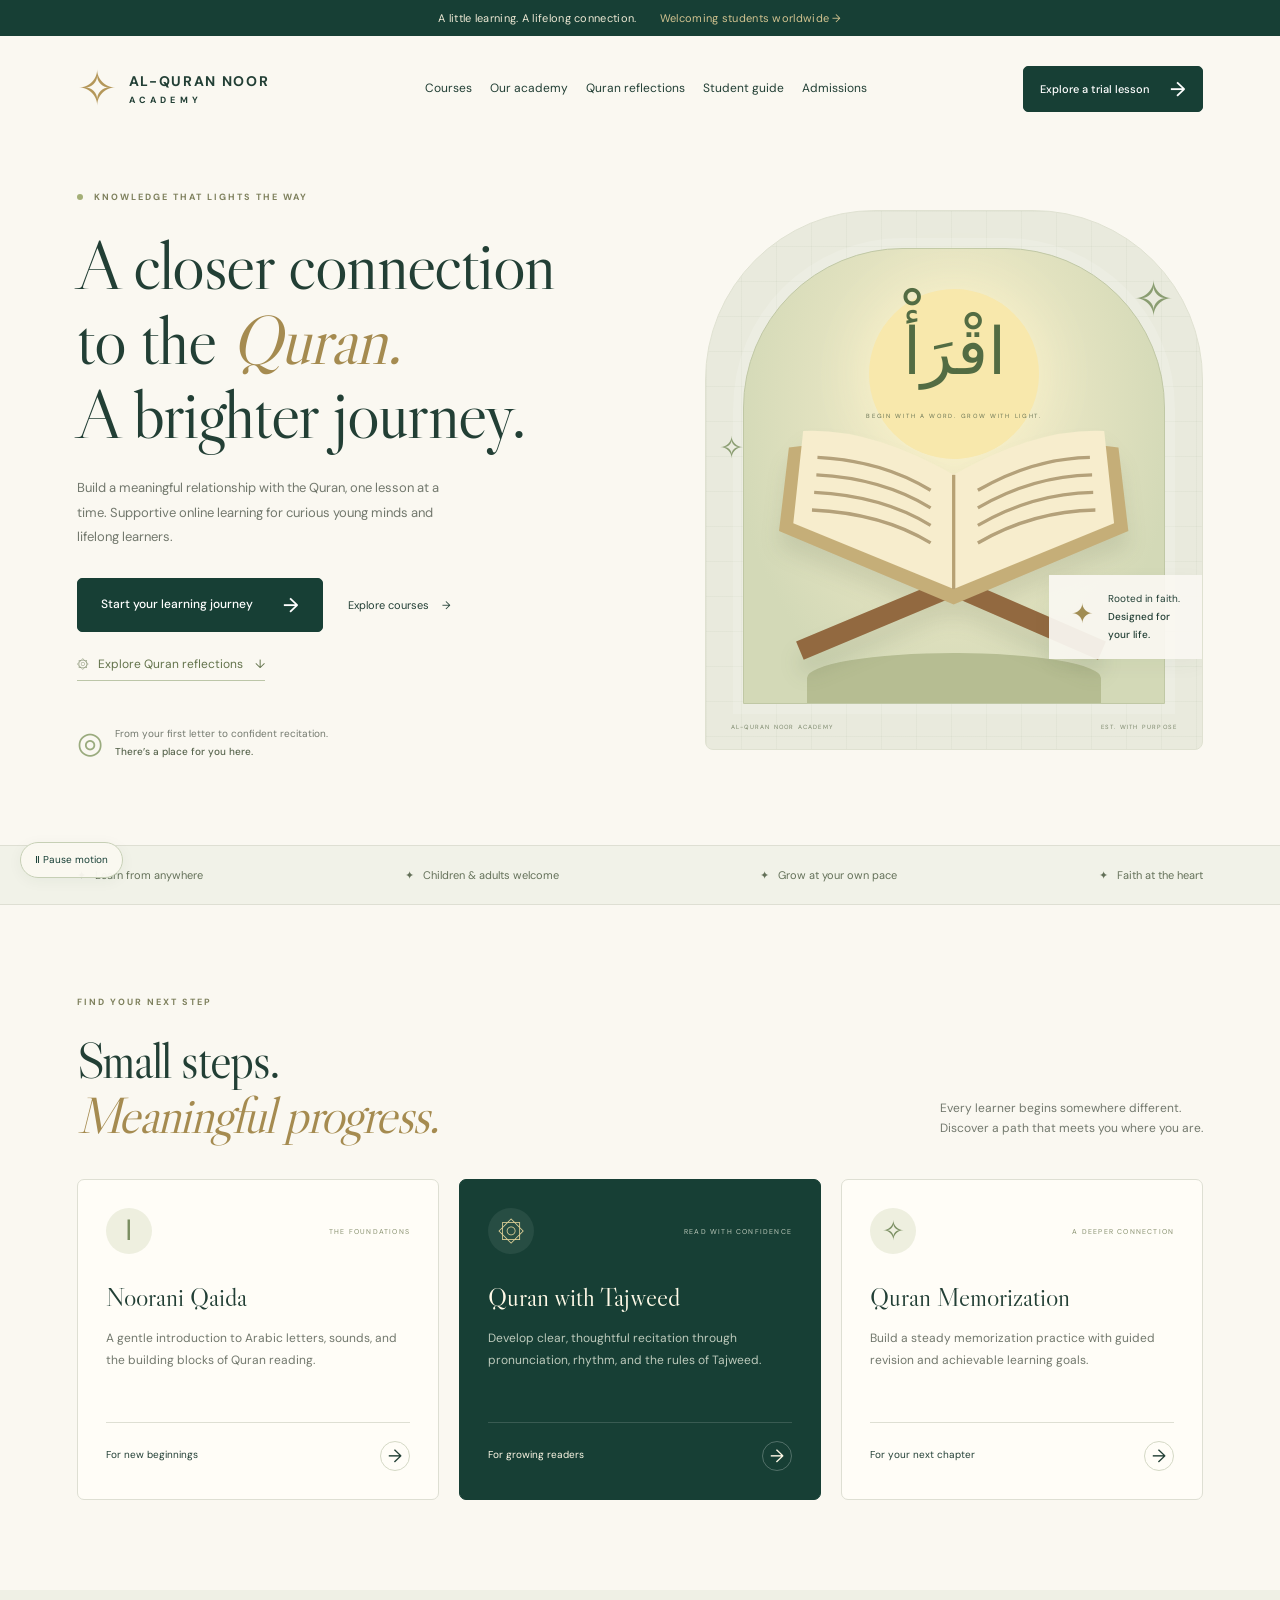
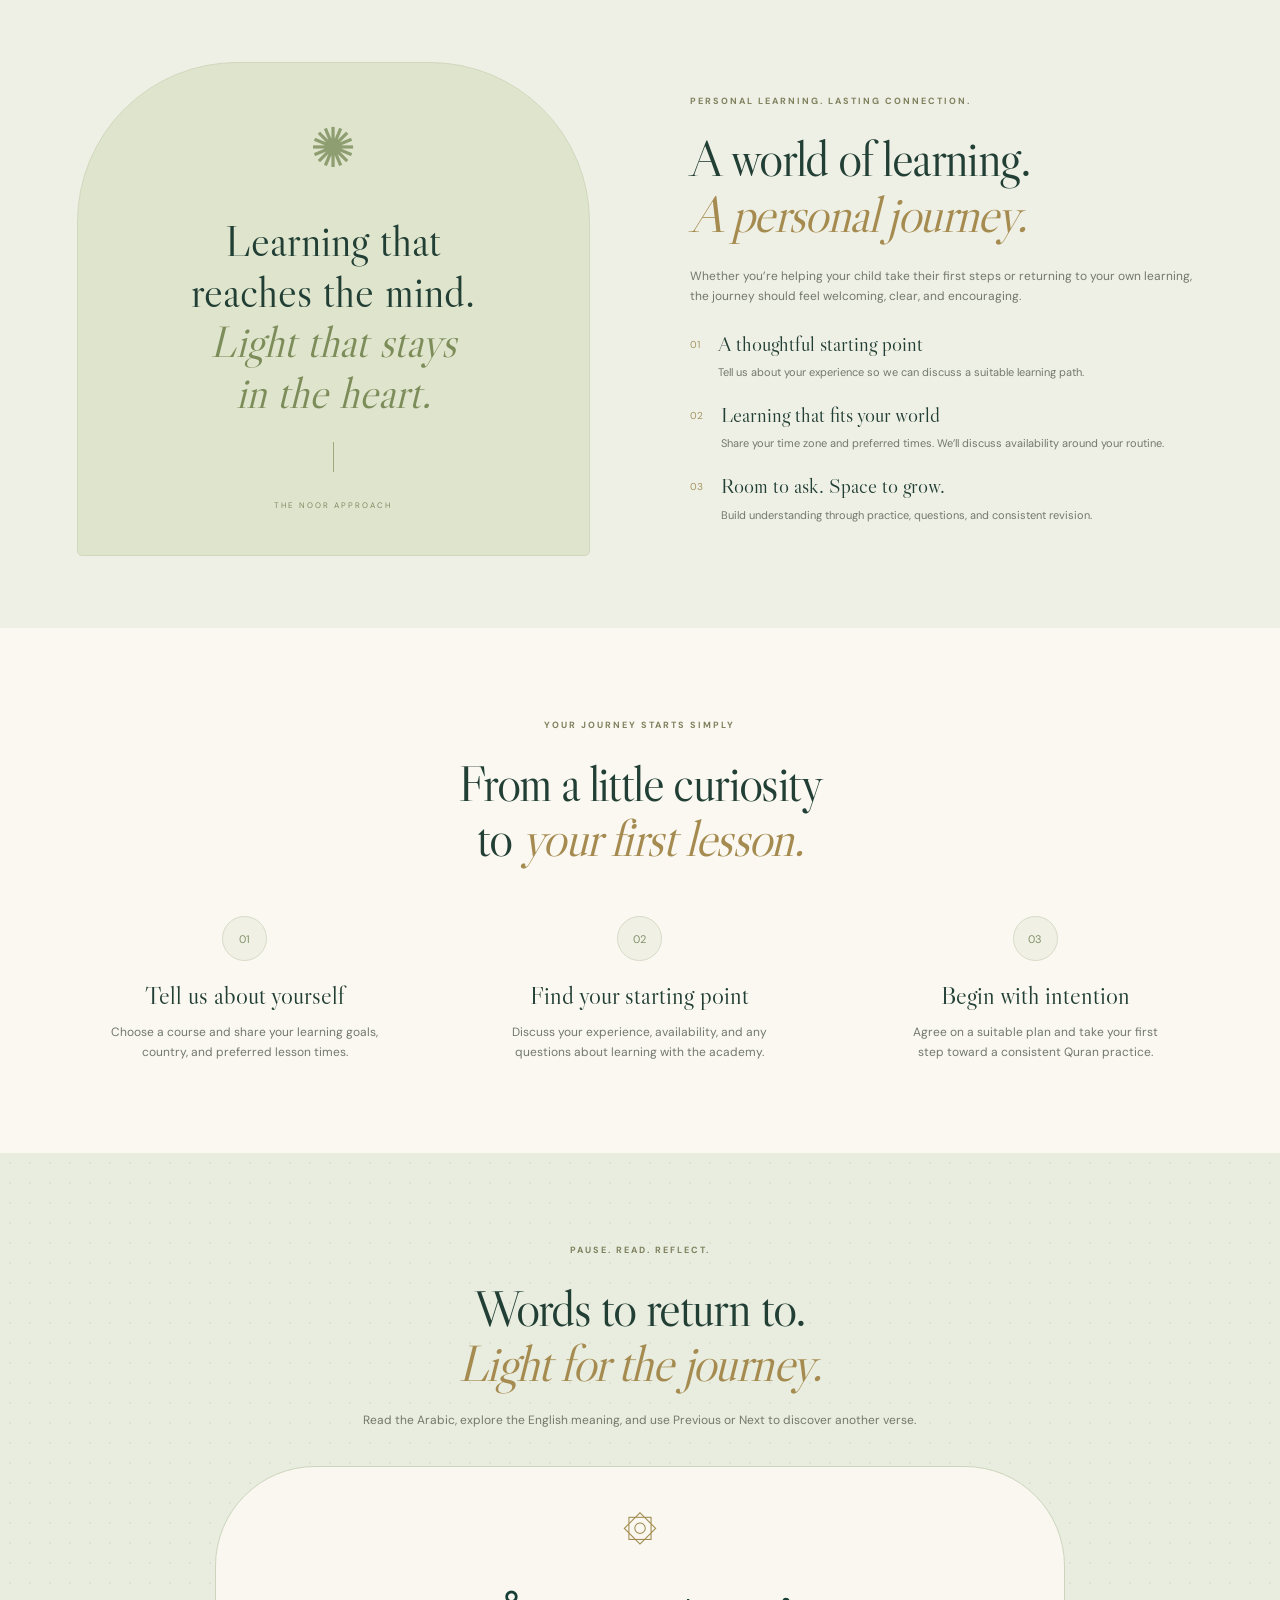
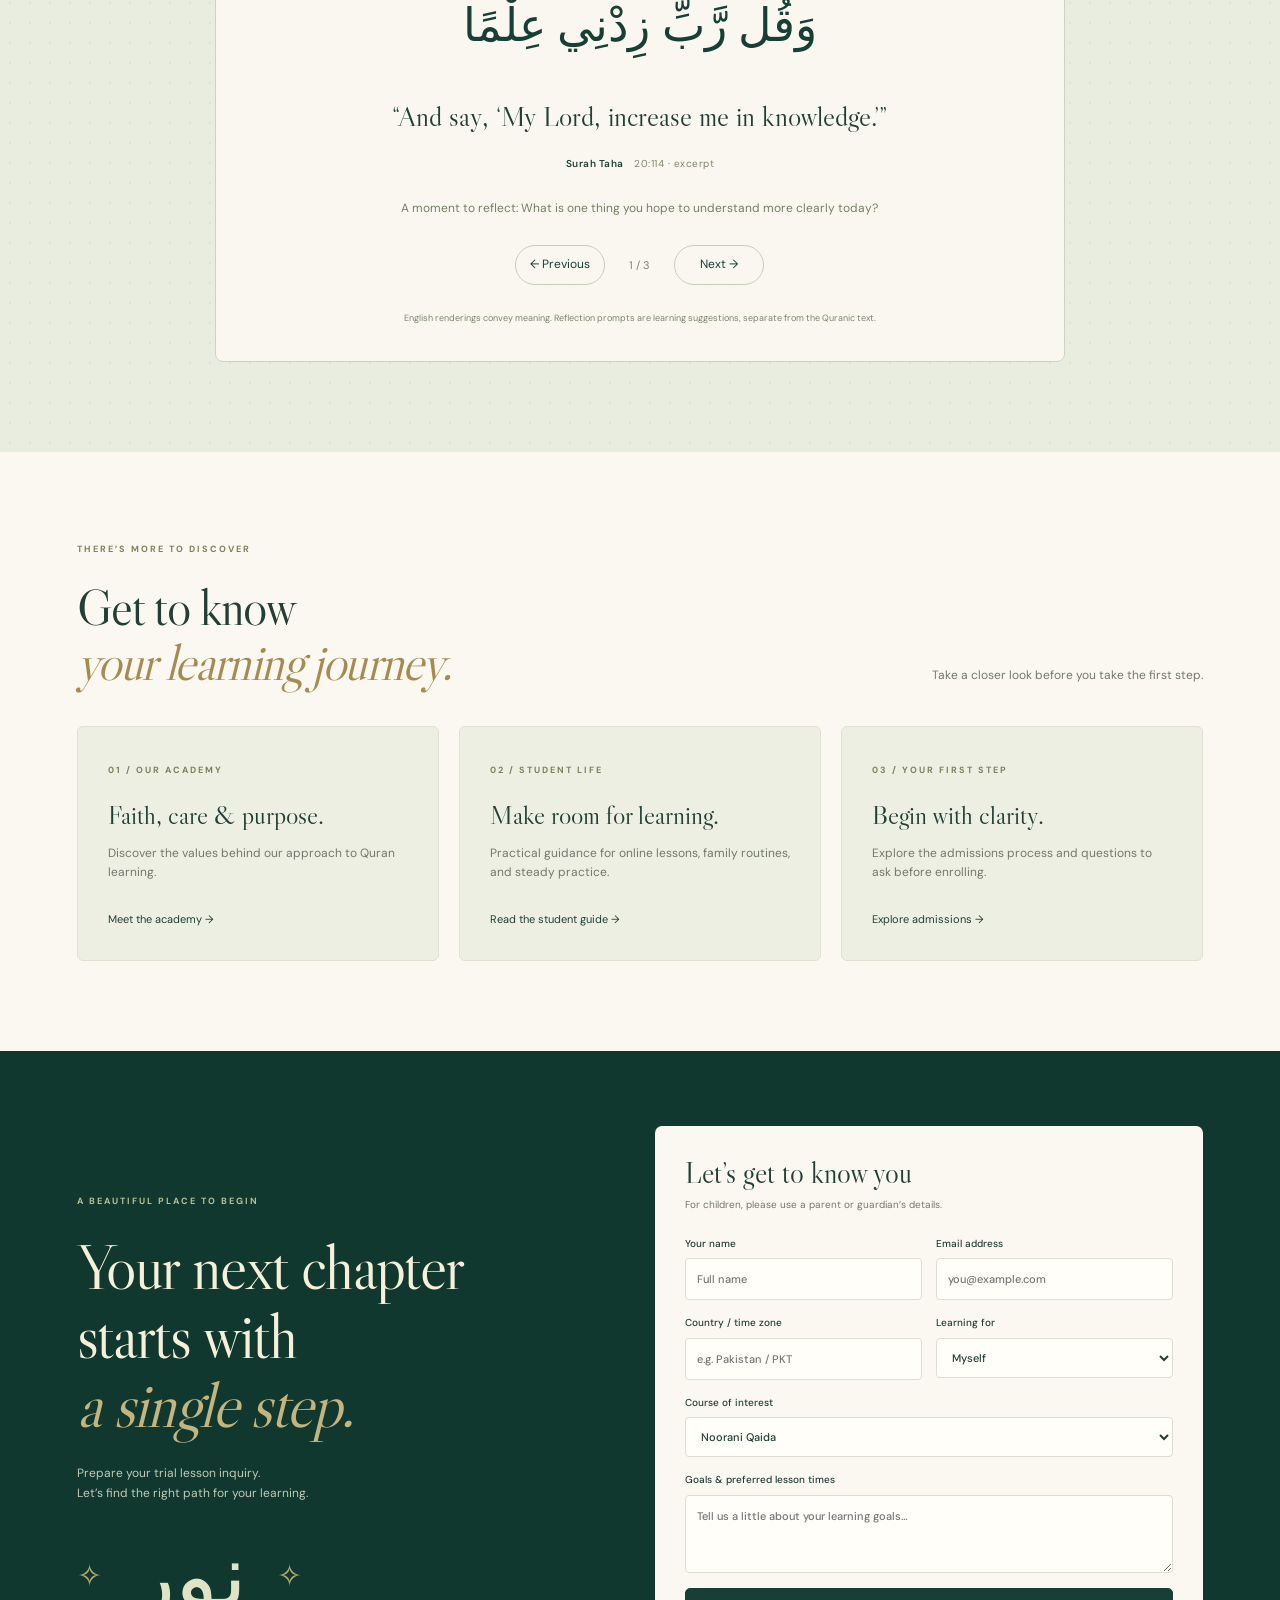
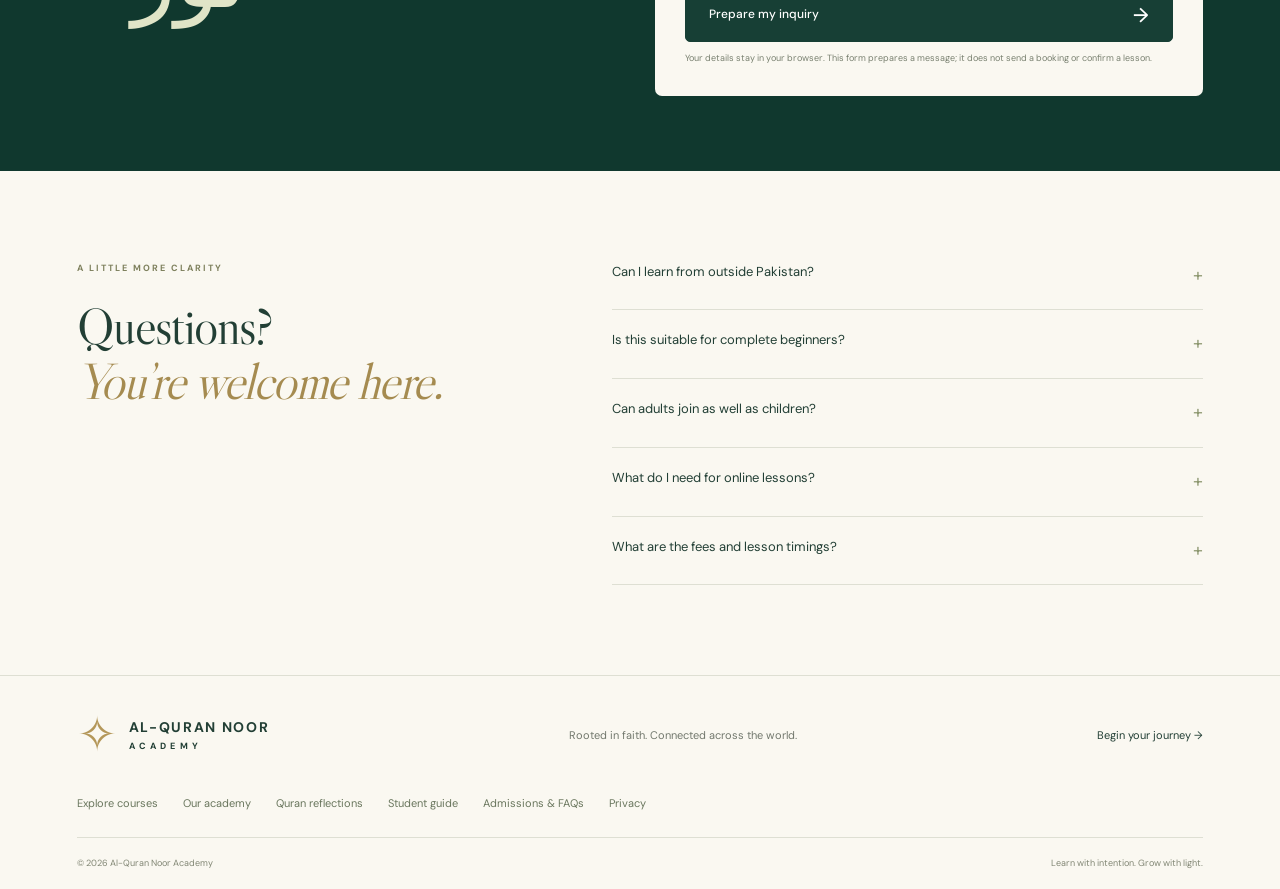
==== commit 968622bc: "Add slow ambient motion and accessible animation controls" ====
--- a/index.html
+++ b/index.html
@@ -1,5 +1,5 @@
 <!doctype html>
-<html lang="en"><head><meta charset="utf-8"><meta name="viewport" content="width=device-width, initial-scale=1"><meta name="description" content="Learn to read, understand, and connect with the Quran. Explore online Quran classes for children and adults at Al-Quran Noor Academy."><meta name="theme-color" content="#133e34"><title>Al-Quran Noor Academy | A journey of light</title><link rel="icon" href="favicon.svg" type="image/svg+xml"><link rel="stylesheet" href="styles.css?v=20261018-2"><script src="app.js?v=20261018-2" defer></script></head>
+<html lang="en"><head><meta charset="utf-8"><meta name="viewport" content="width=device-width, initial-scale=1"><meta name="description" content="Learn to read, understand, and connect with the Quran. Explore online Quran classes for children and adults at Al-Quran Noor Academy."><meta name="theme-color" content="#133e34"><title>Al-Quran Noor Academy | A journey of light</title><link rel="icon" href="favicon.svg" type="image/svg+xml"><link rel="stylesheet" href="styles.css?v=20261018-3"><script src="app.js?v=20261018-3" defer></script></head>
 <body><div class="announcement">A little learning. A lifelong connection. <span>Welcoming students worldwide →</span></div>
 <header class="header wrap"><a class="brand" href="#" aria-label="Al-Quran Noor Academy home"><span class="brand-icon">✧</span><span>AL-QURAN NOOR<small>ACADEMY</small></span></a><button class="menu-toggle" aria-expanded="false" aria-controls="navigation">Menu ☰</button><nav id="navigation" aria-label="Main navigation"><a href="courses.html">Courses</a><a href="about.html">Our academy</a><a href="index.html#reflections">Quran reflections</a><a href="student-guide.html">Student guide</a><a href="admissions.html">Admissions</a></nav><a class="button small header-cta" href="#trial">Explore a trial lesson <span>→</span></a></header>
 <main><section class="hero wrap"><div class="hero-copy"><p class="eyebrow"><span class="dot"></span> KNOWLEDGE THAT LIGHTS THE WAY</p><h1>A closer connection<br>to the <em>Quran.</em><br>A brighter journey.</h1><p class="intro">Build a meaningful relationship with the Quran, one lesson at a time. Supportive online learning for curious young minds and lifelong learners.</p><div class="hero-actions"><a class="button" href="#trial">Start your learning journey <span>→</span></a><a class="text-link" href="courses.html">Explore courses <span>→</span></a></div><a class="reflection-shortcut" href="#reflections">۞ &nbsp; Explore Quran reflections <span>↓</span></a><div class="hero-note"><span class="mini-icon">◎</span><span>From your first letter to confident recitation.<br><strong>There’s a place for you here.</strong></span></div></div><div class="hero-art" role="img" aria-label="An illustrated open Quran beneath an arch, with a warm glowing sun"><div class="art-grid"></div><div class="arch"><div class="sun"></div><span class="arabic" lang="ar" dir="rtl">اقْرَأْ</span><span class="arabic-caption">BEGIN WITH A WORD. GROW WITH LIGHT.</span><svg class="quran" viewBox="0 0 440 300" fill="none" aria-hidden="true"><path d="M80 260L350 147M355 260L95 147" stroke="#926940" stroke-width="18"/><path d="M220 218L61 151L70 75Q140 64 220 112Q300 64 370 75L379 151Z" fill="#c5ae78"/><path d="M220 204L74 144L83 60Q145 57 220 100Q295 57 357 60L366 144Z" fill="#f7edcd"/><path d="M220 100V204" stroke="#b7a174" stroke-width="3"/><path d="M96 84Q155 87 199 114M95 100Q155 103 199 130M93 116Q155 119 199 146M91 132Q155 135 199 162M242 114Q292 85 344 84M242 130Q292 101 346 100M242 146Q292 117 347 116M242 162Q292 133 349 132" stroke="#b4a17a" stroke-width="3"/></svg><div class="pedestal"></div></div><span class="art-star star-one">✧</span><span class="art-star star-two">✧</span><div class="art-label"><span>✦</span> Rooted in faith.<br><strong>Designed for your life.</strong></div><div class="art-bottom">AL-QURAN NOOR ACADEMY <span>EST. WITH PURPOSE</span></div></div></section>
--- a/styles.css
+++ b/styles.css
@@ -6,3 +6,5 @@
 /* Gentle motion and Quran reflections */
 body::before{content:'';position:fixed;top:0;left:0;right:0;height:3px;z-index:30;background:#b9a16b;transform:scaleX(var(--reading-progress,0));transform-origin:left;pointer-events:none}.course-card,.explore-card,.module,.steps article,.approach-item,.quote-art,.reading-panel,.center-heading,.section-heading,.reflection-shell{transition:opacity .65s ease,transform .65s cubic-bezier(.2,.7,.2,1)}.reveal-pending{opacity:0;transform:translateY(22px)}.course-card:hover{box-shadow:0 12px 30px #173f350b}.course-icon{transition:transform .3s ease}.course-card:hover .course-icon{transform:rotate(-6deg)}.hero-art .star-one{animation:noor-float 4s ease-in-out 1}.hero-art .star-two{animation:noor-float 4.5s ease-in-out 1}.hero-art .sun{animation:noor-glow 4s ease-in-out 1}.hero-copy{animation:noor-arrive .8s ease both}.hero-art{animation:noor-arrive 1s ease both}@keyframes noor-float{0%,100%{transform:translateY(0)}50%{transform:translateY(-9px)}}@keyframes noor-glow{0%,100%{box-shadow:0 0 60px #faf2c9}50%{box-shadow:0 0 85px #faf2c9}}@keyframes noor-arrive{from{opacity:0;transform:translateY(14px)}to{opacity:1;transform:translateY(0)}}.quran-reflections{background:#e9eddf;background-image:radial-gradient(#87977320 .8px,transparent .8px);background-size:20px 20px}.reflection-intro{color:var(--muted);font-size:12px;margin:20px 0 0}.reflection-shell{max-width:850px;margin:35px auto 0;text-align:center;position:relative;border:1px solid #cbd4bc;border-radius:100px 100px 8px 8px;padding:35px 50px;background:#faf8f1ef}.reflection-rosette{font-size:35px;color:#a18b50;display:block;line-height:1.5}.reflection-slide{margin:12px 0 0;animation:noor-arrive .35s ease}.reflection-slide blockquote{margin:0}.verse-arabic{font-family:'Traditional Arabic','Noto Naskh Arabic','Amiri',Georgia,serif;font-size:clamp(29px,3.6vw,48px);line-height:2.2;color:var(--green);margin:20px 0;overflow-wrap:anywhere}.verse-translation{font-family:'Libre Caslon Display',Georgia,serif;font-size:28px;line-height:1.45;margin:0 auto 20px;max-width:620px}.reflection-slide figcaption{font-size:10px;font-weight:600;letter-spacing:.5px}.reflection-slide figcaption span{color:#7d866c;margin-left:8px;font-weight:400}.reflection-prompt{font-size:12px;color:#748066;max-width:490px;margin:24px auto;line-height:1.9}.reflection-controls{display:flex;align-items:center;justify-content:center;gap:24px;margin:25px 0}.reflection-controls[hidden],.reflection-slide[hidden],.back-to-top[hidden]{display:none}.reflection-controls button{border:1px solid #c6cfb5;background:transparent;border-radius:50%;color:var(--green);width:40px;height:40px;cursor:pointer;font-size:20px;transition:background .2s,transform .2s}.reflection-controls button:hover{background:#e3e8d7;transform:translateY(-2px)}#reflection-count{font-size:11px;color:#7b856b;font-variant-numeric:tabular-nums}.translation-note{font-size:9px;line-height:1.8;color:#7c846f;max-width:500px;margin:20px auto 0}.back-to-top{position:fixed;bottom:24px;right:24px;z-index:10;width:43px;height:43px;border:1px solid #b8c3a5;border-radius:50%;background:var(--green);color:#f7f2df;font-size:20px;cursor:pointer;box-shadow:0 5px 20px #173f3520}.reflection-guide-link{margin:0 0 45px}.reflection-guide-link .text-link{display:inline-block;margin-top:12px}@media(max-width:700px){.reflection-shell{padding:25px 20px;border-radius:55px 55px 7px 7px}.verse-arabic{font-size:30px;margin:18px 0;line-height:2.3}.verse-translation{font-size:25px}.reflection-prompt{font-size:11px}.back-to-top{bottom:18px;right:16px;width:38px;height:38px}.reflection-slide figcaption span{display:block;margin:5px 0 0}}@media(prefers-reduced-motion:reduce){*,*::before,*::after{animation:none!important;transition:none!important}.reveal-pending{opacity:1;transform:none}}
 .reflection-shortcut{display:inline-flex;gap:12px;align-items:center;margin-top:23px;font-size:12px;color:#63734c;border-bottom:1px solid #bcc6a8;padding-bottom:5px}.reflection-shortcut:hover{color:var(--green)}.reflection-controls button{width:auto;min-width:90px;border-radius:22px;font-size:12px;padding:8px 14px}.back-to-top{width:auto;min-width:66px;border-radius:24px;padding:0 12px;font-size:12px}body::before{height:5px}nav{gap:18px}@media(max-width:1000px) and (min-width:701px){nav{gap:12px;font-size:11px}}
+/* Slow, optional ambient motion */
+.course-card,.explore-card,.module,.steps article,.approach-item,.quote-art,.reading-panel,.center-heading,.section-heading,.reflection-shell{transition:opacity 1.25s ease var(--reveal-delay,0ms),transform 1.25s cubic-bezier(.16,1,.3,1) var(--reveal-delay,0ms),box-shadow .7s ease}.reveal-pending{transform:translateY(30px)}.hero-copy{animation:noor-arrive 1.6s cubic-bezier(.16,1,.3,1) both}.hero-art{animation:noor-arrive 2s cubic-bezier(.16,1,.3,1) both}.hero-art .star-one{animation:noor-float 12s ease-in-out infinite}.hero-art .star-two{animation:noor-float 15s ease-in-out infinite}.hero-art .sun{animation:noor-glow 14s ease-in-out infinite}.hero-art .quran{animation:noor-book-float 13s ease-in-out infinite}.page-ornament{animation:noor-ornament-drift 18s ease-in-out infinite}.reflection-rosette{animation:noor-rosette-turn 38s linear infinite}.reflection-slide{animation:noor-arrive 1.1s cubic-bezier(.16,1,.3,1)}.button{transition:background .6s ease,transform .6s cubic-bezier(.16,1,.3,1),box-shadow .6s ease}.button:hover{transform:translateY(-3px);box-shadow:0 8px 24px #173f3518}.course-icon{transition:transform .8s cubic-bezier(.16,1,.3,1)}.course-card:hover .course-icon{transform:rotate(-9deg) scale(1.06)}.explore-card:hover{transform:translateY(-7px)}nav a{position:relative}nav a::after{content:'';position:absolute;bottom:-5px;left:0;right:0;height:1px;background:#a58b50;transform:scaleX(0);transform-origin:left;transition:transform .65s ease}nav a:hover::after{transform:scaleX(1)}.motion-toggle{position:fixed;bottom:22px;left:20px;z-index:15;border:1px solid #c6cfb5;background:#faf8f1f5;color:var(--green);border-radius:22px;padding:9px 14px;font-size:10px;cursor:pointer;box-shadow:0 3px 15px #173f350c}.motion-toggle:disabled{cursor:default}.motion-paused *, .motion-paused *::before,.motion-paused *::after{animation-play-state:paused!important;transition:none!important}.motion-paused .reveal-pending{opacity:1;transform:none}.motion-paused .hero-copy,.motion-paused .hero-art,.motion-paused .reflection-slide{animation:none!important;opacity:1;transform:none}.motion-paused{scroll-behavior:auto}@keyframes noor-book-float{0%,100%{transform:translateY(0)}50%{transform:translateY(-7px)}}@keyframes noor-ornament-drift{0%,100%{transform:translateY(0) rotate(0)}50%{transform:translateY(-12px) rotate(8deg)}}@keyframes noor-rosette-turn{to{transform:rotate(360deg)}}@media(max-width:700px){.motion-toggle{bottom:18px;left:12px;padding:8px 11px;font-size:9px}}@media(prefers-reduced-motion:reduce){*,*::before,*::after{animation:none!important;transition:none!important}.reveal-pending{opacity:1;transform:none}}
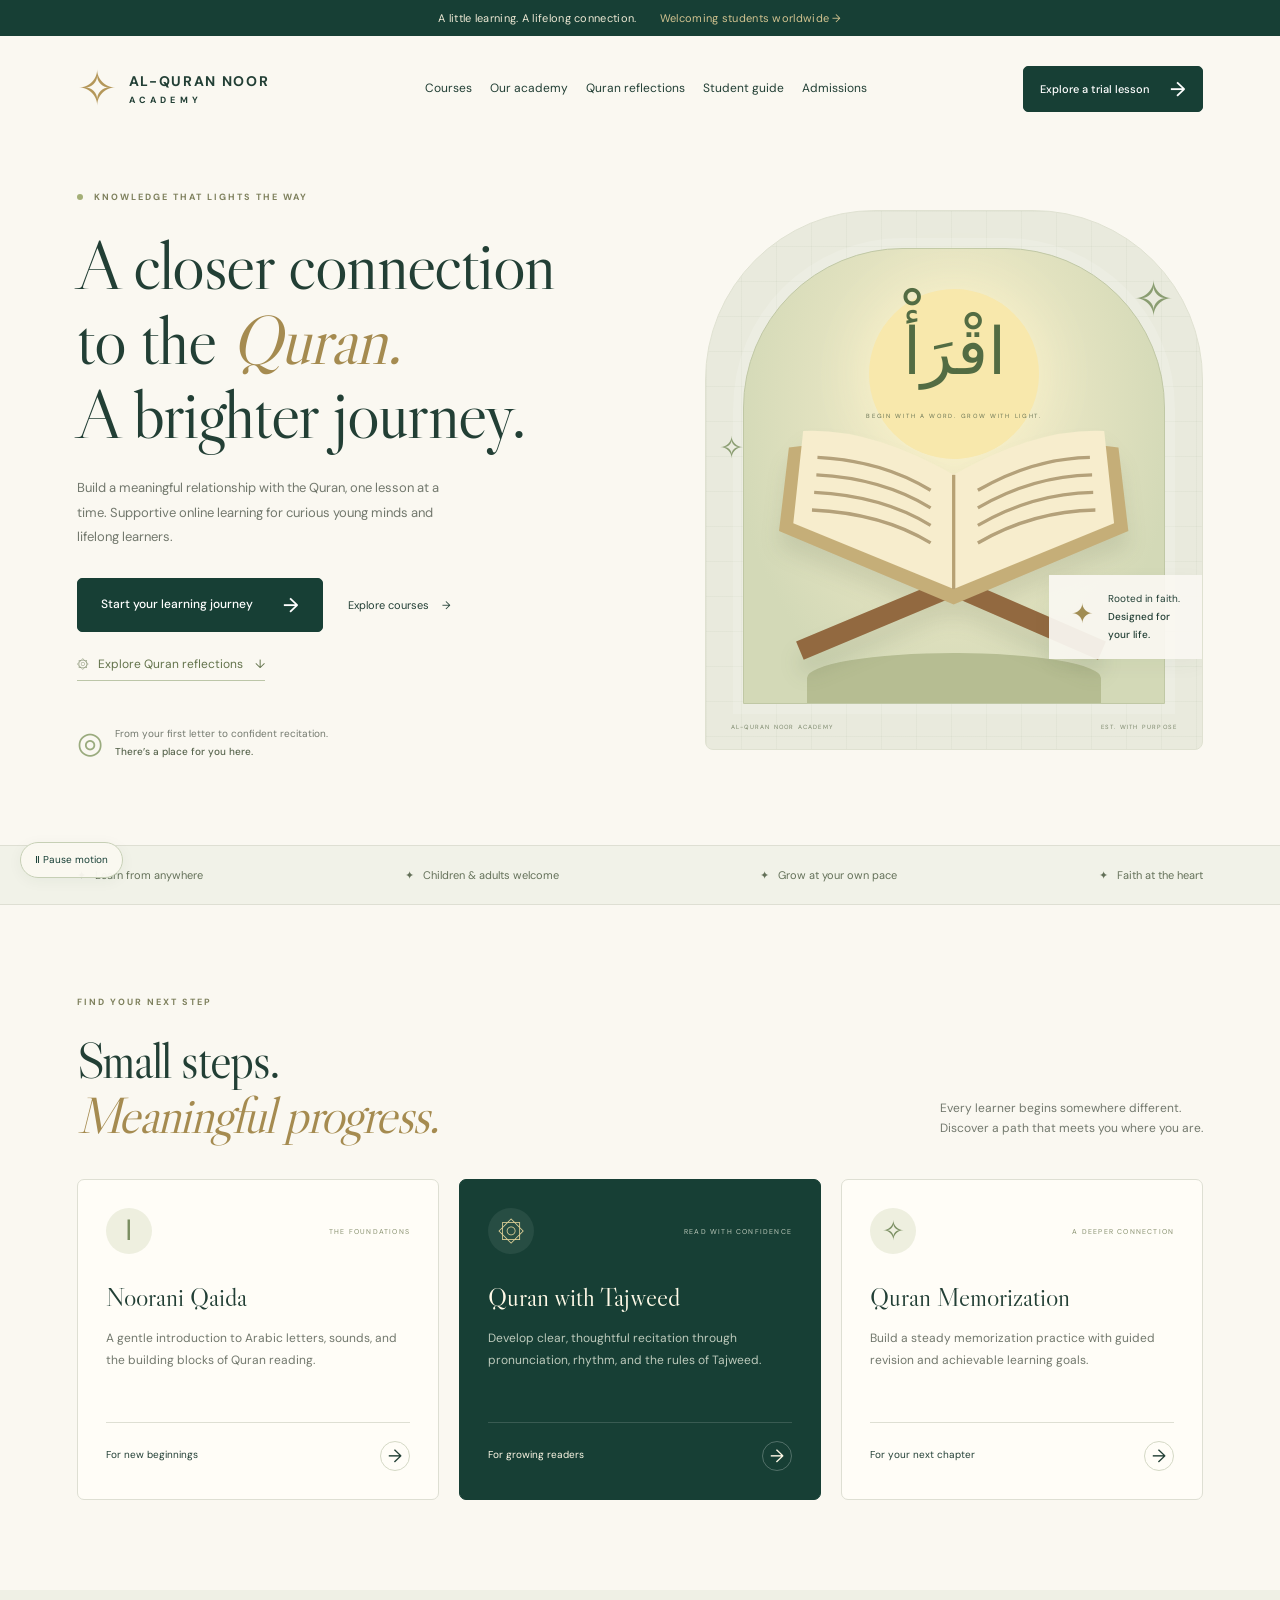
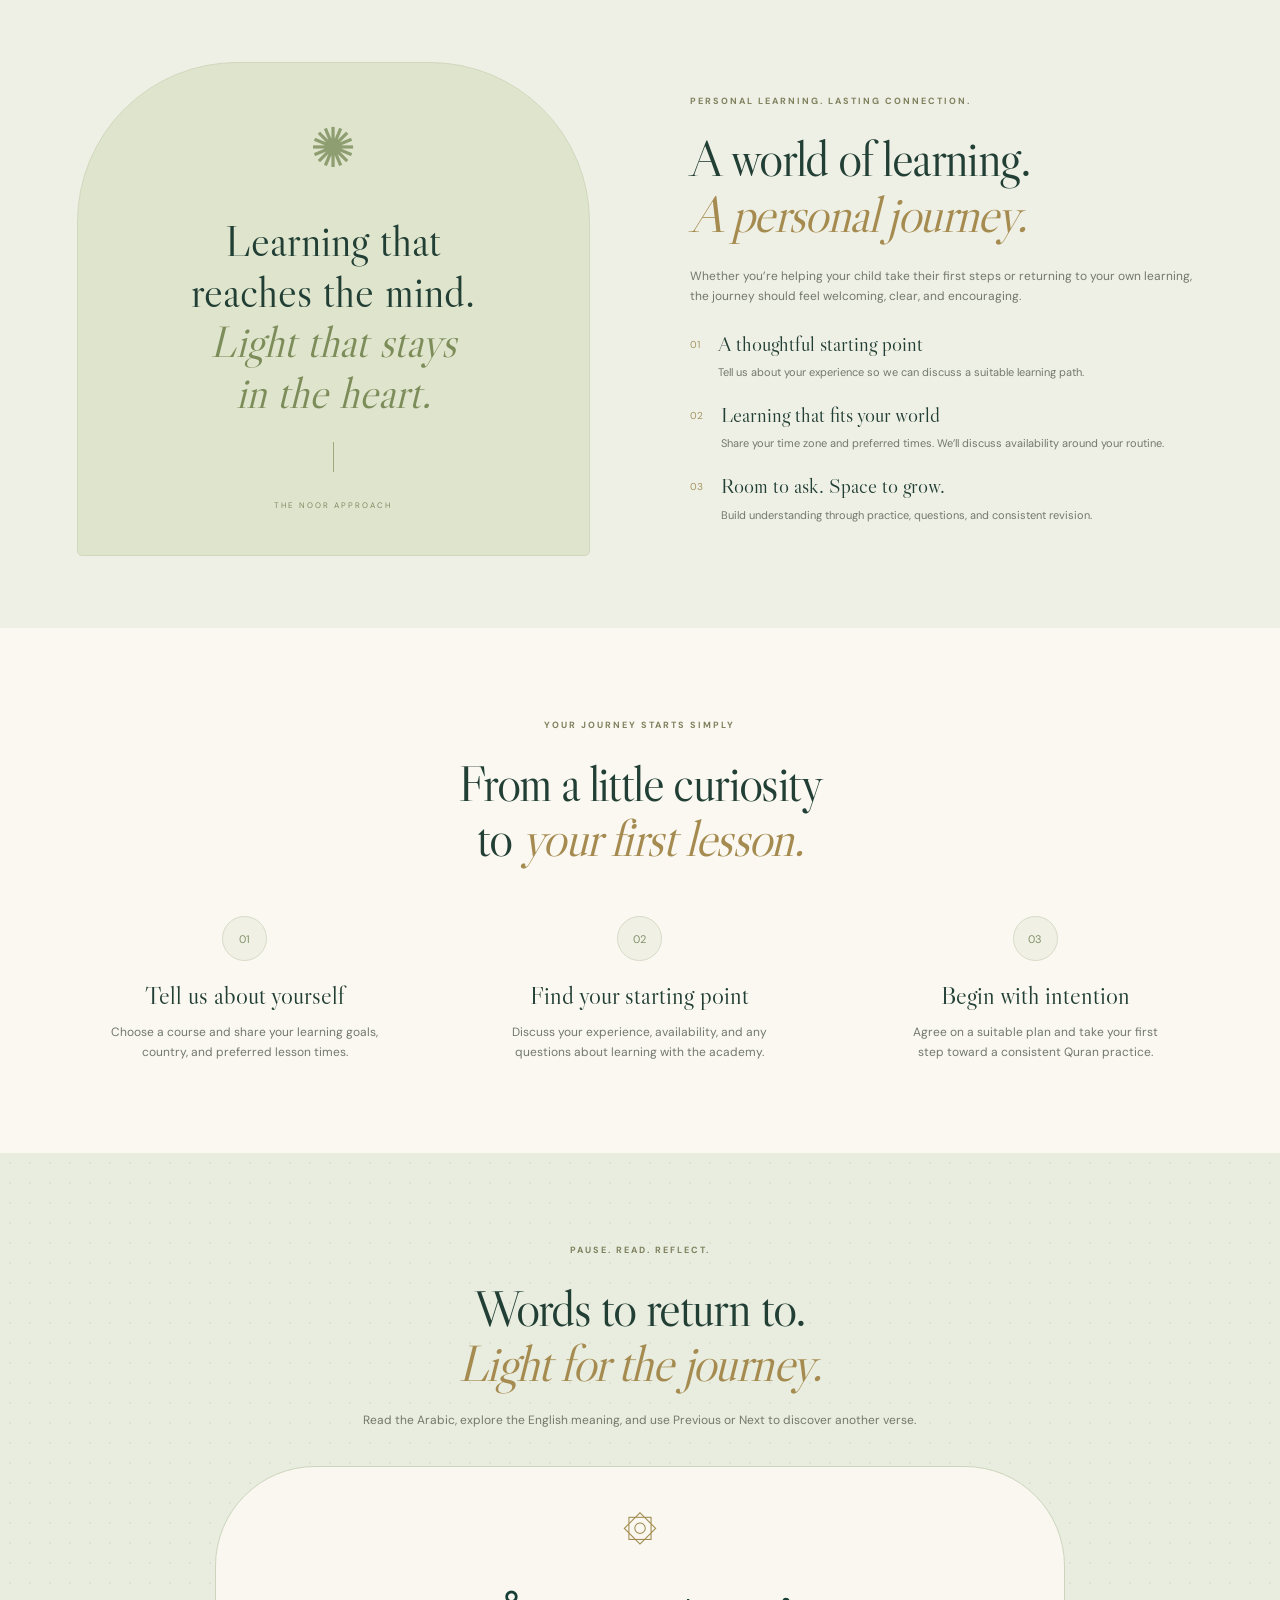
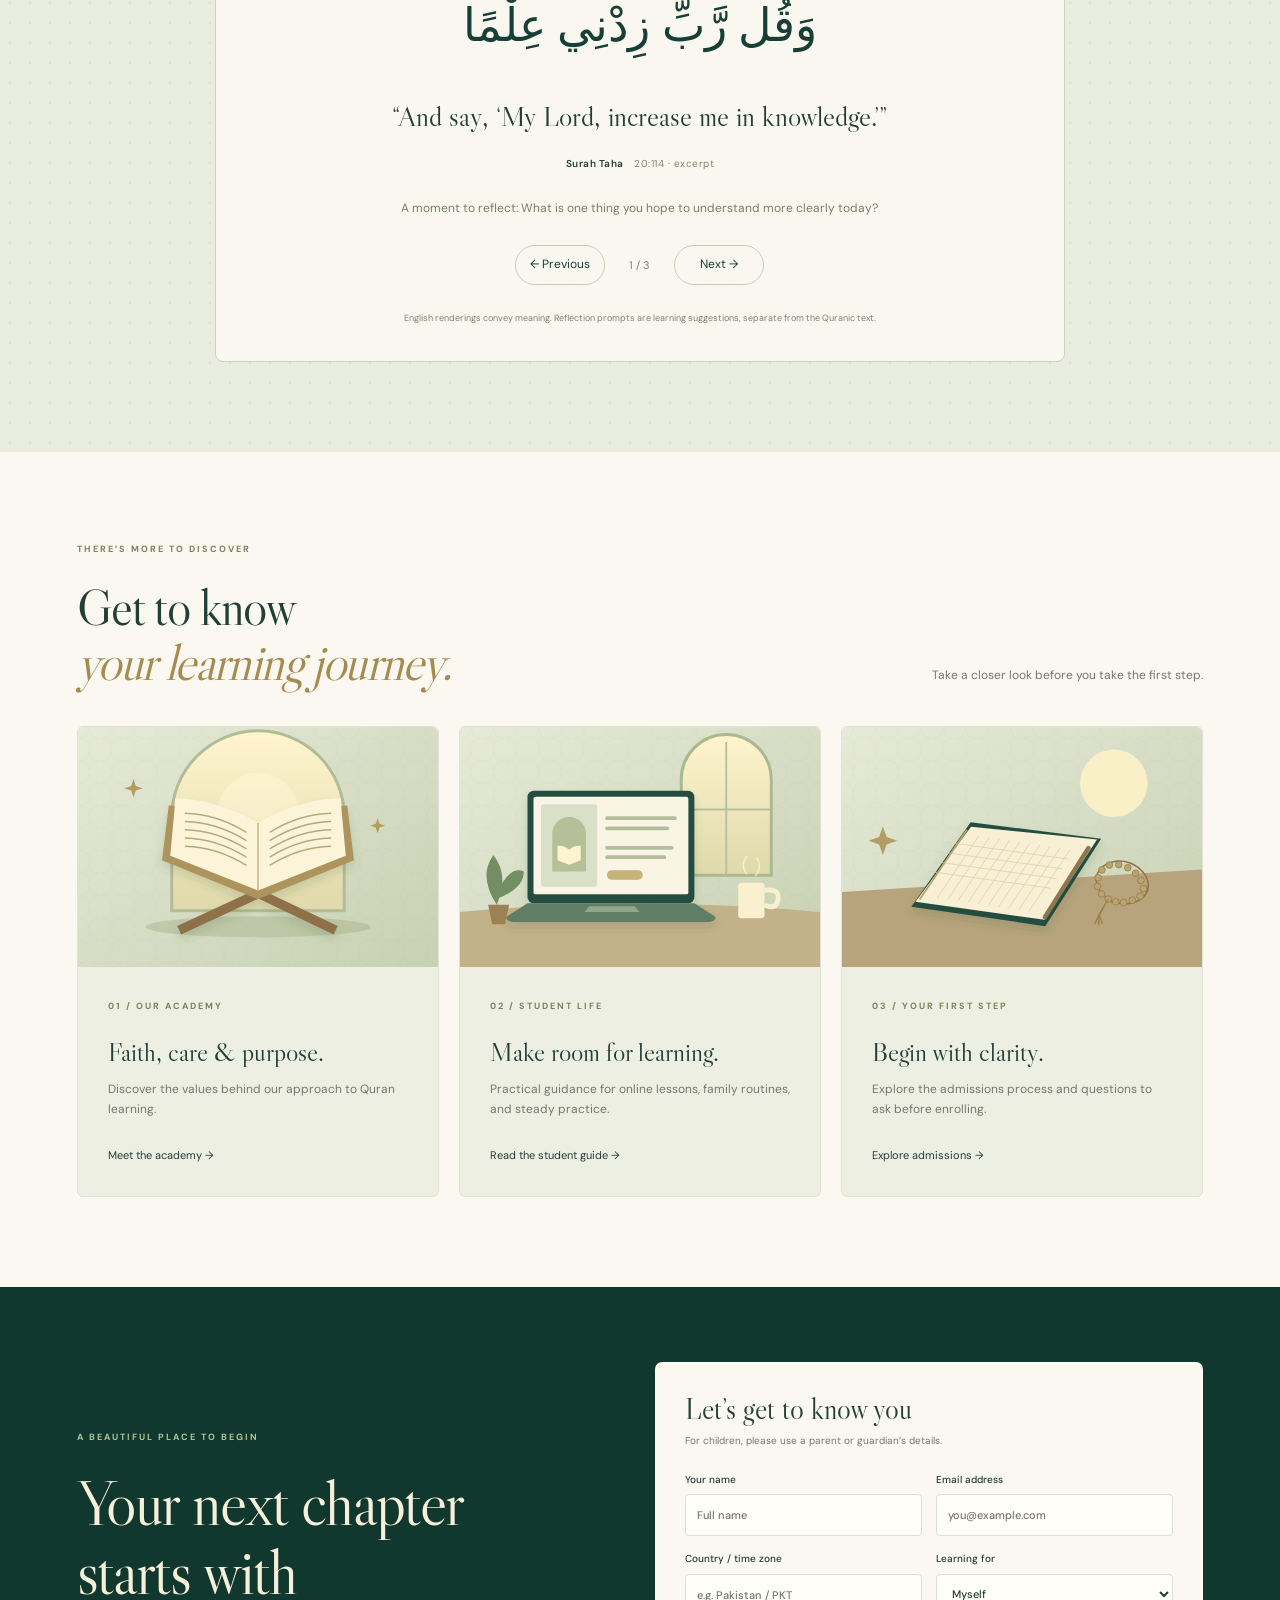
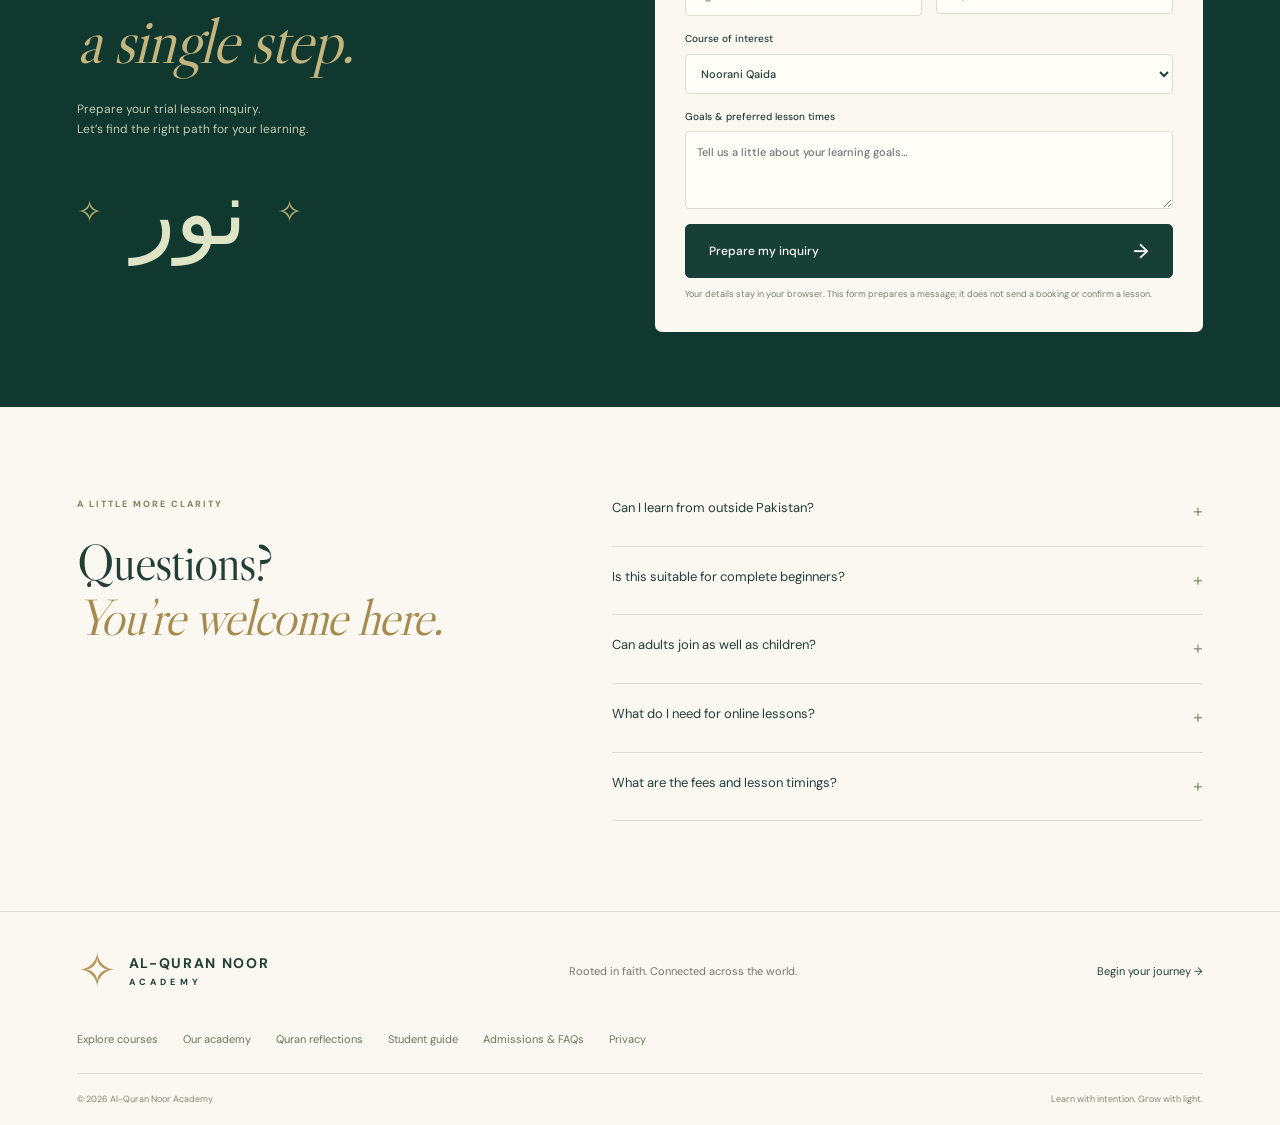
==== commit 5a0bd530: "Add original Quran study and online learning illustrations" ====
--- a/index.html
+++ b/index.html
@@ -1,5 +1,5 @@
 <!doctype html>
-<html lang="en"><head><meta charset="utf-8"><meta name="viewport" content="width=device-width, initial-scale=1"><meta name="description" content="Learn to read, understand, and connect with the Quran. Explore online Quran classes for children and adults at Al-Quran Noor Academy."><meta name="theme-color" content="#133e34"><title>Al-Quran Noor Academy | A journey of light</title><link rel="icon" href="favicon.svg" type="image/svg+xml"><link rel="stylesheet" href="styles.css?v=20261018-3"><script src="app.js?v=20261018-3" defer></script></head>
+<html lang="en"><head><meta charset="utf-8"><meta name="viewport" content="width=device-width, initial-scale=1"><meta name="description" content="Learn to read, understand, and connect with the Quran. Explore online Quran classes for children and adults at Al-Quran Noor Academy."><meta name="theme-color" content="#133e34"><title>Al-Quran Noor Academy | A journey of light</title><link rel="icon" href="favicon.svg" type="image/svg+xml"><link rel="stylesheet" href="styles.css?v=20261018-4"><script src="app.js?v=20261018-4" defer></script></head>
 <body><div class="announcement">A little learning. A lifelong connection. <span>Welcoming students worldwide →</span></div>
 <header class="header wrap"><a class="brand" href="#" aria-label="Al-Quran Noor Academy home"><span class="brand-icon">✧</span><span>AL-QURAN NOOR<small>ACADEMY</small></span></a><button class="menu-toggle" aria-expanded="false" aria-controls="navigation">Menu ☰</button><nav id="navigation" aria-label="Main navigation"><a href="courses.html">Courses</a><a href="about.html">Our academy</a><a href="index.html#reflections">Quran reflections</a><a href="student-guide.html">Student guide</a><a href="admissions.html">Admissions</a></nav><a class="button small header-cta" href="#trial">Explore a trial lesson <span>→</span></a></header>
 <main><section class="hero wrap"><div class="hero-copy"><p class="eyebrow"><span class="dot"></span> KNOWLEDGE THAT LIGHTS THE WAY</p><h1>A closer connection<br>to the <em>Quran.</em><br>A brighter journey.</h1><p class="intro">Build a meaningful relationship with the Quran, one lesson at a time. Supportive online learning for curious young minds and lifelong learners.</p><div class="hero-actions"><a class="button" href="#trial">Start your learning journey <span>→</span></a><a class="text-link" href="courses.html">Explore courses <span>→</span></a></div><a class="reflection-shortcut" href="#reflections">۞ &nbsp; Explore Quran reflections <span>↓</span></a><div class="hero-note"><span class="mini-icon">◎</span><span>From your first letter to confident recitation.<br><strong>There’s a place for you here.</strong></span></div></div><div class="hero-art" role="img" aria-label="An illustrated open Quran beneath an arch, with a warm glowing sun"><div class="art-grid"></div><div class="arch"><div class="sun"></div><span class="arabic" lang="ar" dir="rtl">اقْرَأْ</span><span class="arabic-caption">BEGIN WITH A WORD. GROW WITH LIGHT.</span><svg class="quran" viewBox="0 0 440 300" fill="none" aria-hidden="true"><path d="M80 260L350 147M355 260L95 147" stroke="#926940" stroke-width="18"/><path d="M220 218L61 151L70 75Q140 64 220 112Q300 64 370 75L379 151Z" fill="#c5ae78"/><path d="M220 204L74 144L83 60Q145 57 220 100Q295 57 357 60L366 144Z" fill="#f7edcd"/><path d="M220 100V204" stroke="#b7a174" stroke-width="3"/><path d="M96 84Q155 87 199 114M95 100Q155 103 199 130M93 116Q155 119 199 146M91 132Q155 135 199 162M242 114Q292 85 344 84M242 130Q292 101 346 100M242 146Q292 117 347 116M242 162Q292 133 349 132" stroke="#b4a17a" stroke-width="3"/></svg><div class="pedestal"></div></div><span class="art-star star-one">✧</span><span class="art-star star-two">✧</span><div class="art-label"><span>✦</span> Rooted in faith.<br><strong>Designed for your life.</strong></div><div class="art-bottom">AL-QURAN NOOR ACADEMY <span>EST. WITH PURPOSE</span></div></div></section>
@@ -7,6 +7,6 @@
 <section class="section wrap" id="courses"><div class="section-heading"><div><p class="eyebrow">FIND YOUR NEXT STEP</p><h2>Small steps.<br><em>Meaningful progress.</em></h2></div><p>Every learner begins somewhere different.<br>Discover a path that meets you where you are.</p></div><div class="course-grid"><article class="course-card"><div class="course-top"><span class="course-icon">ا</span><span class="pill">THE FOUNDATIONS</span></div><h3>Noorani Qaida</h3><p>A gentle introduction to Arabic letters, sounds, and the building blocks of Quran reading.</p><div class="course-bottom"><span>For new beginnings</span><a href="noorani-qaida.html" aria-label="Enquire about Noorani Qaida">→</a></div></article><article class="course-card featured"><div class="course-top"><span class="course-icon">۞</span><span class="pill">READ WITH CONFIDENCE</span></div><h3>Quran with Tajweed</h3><p>Develop clear, thoughtful recitation through pronunciation, rhythm, and the rules of Tajweed.</p><div class="course-bottom"><span>For growing readers</span><a href="tajweed.html" aria-label="Enquire about Quran with Tajweed">→</a></div></article><article class="course-card"><div class="course-top"><span class="course-icon">✧</span><span class="pill">A DEEPER CONNECTION</span></div><h3>Quran Memorization</h3><p>Build a steady memorization practice with guided revision and achievable learning goals.</p><div class="course-bottom"><span>For your next chapter</span><a href="memorization.html" aria-label="Enquire about Quran Memorization">→</a></div></article></div></section>
 <section class="approach" id="about"><div class="wrap approach-grid"><div class="quote-art"><span class="quote-star">✺</span><p>Learning that<br>reaches the mind.<br><em>Light that stays<br>in the heart.</em></p><span class="quote-rule"></span><small>THE NOOR APPROACH</small></div><div><p class="eyebrow">PERSONAL LEARNING. LASTING CONNECTION.</p><h2>A world of learning.<br><em>A personal journey.</em></h2><p class="body-copy">Whether you’re helping your child take their first steps or returning to your own learning, the journey should feel welcoming, clear, and encouraging.</p><div class="approach-item"><span>01</span><div><h3>A thoughtful starting point</h3><p>Tell us about your experience so we can discuss a suitable learning path.</p></div></div><div class="approach-item"><span>02</span><div><h3>Learning that fits your world</h3><p>Share your time zone and preferred times. We’ll discuss availability around your routine.</p></div></div><div class="approach-item"><span>03</span><div><h3>Room to ask. Space to grow.</h3><p>Build understanding through practice, questions, and consistent revision.</p></div></div></div></div></section>
 <section class="section wrap" id="how-it-works"><div class="center-heading"><p class="eyebrow">YOUR JOURNEY STARTS SIMPLY</p><h2>From a little curiosity<br>to <em>your first lesson.</em></h2></div><div class="steps"><article><span>01</span><h3>Tell us about yourself</h3><p>Choose a course and share your learning goals, country, and preferred lesson times.</p></article><article><span>02</span><h3>Find your starting point</h3><p>Discuss your experience, availability, and any questions about learning with the academy.</p></article><article><span>03</span><h3>Begin with intention</h3><p>Agree on a suitable plan and take your first step toward a consistent Quran practice.</p></article></div></section>
-<section class="quran-reflections section" id="reflections"><div class="wrap"><div class="center-heading"><p class="eyebrow">PAUSE. READ. REFLECT.</p><h2>Words to return to.<br><em>Light for the journey.</em></h2><p class="reflection-intro">Read the Arabic, explore the English meaning, and use Previous or Next to discover another verse.</p></div><div class="reflection-shell"><span class="reflection-rosette" aria-hidden="true">۞</span><div class="reflection-slides"><figure class="reflection-slide" data-reflection><blockquote><p class="verse-arabic" lang="ar" dir="rtl">وَقُل رَّبِّ زِدْنِي عِلْمًا</p><p class="verse-translation">“And say, ‘My Lord, increase me in knowledge.’”</p></blockquote><figcaption>Surah Taha <span>20:114 · excerpt</span></figcaption><p class="reflection-prompt">A moment to reflect: What is one thing you hope to understand more clearly today?</p></figure><figure class="reflection-slide" data-reflection hidden><blockquote><p class="verse-arabic" lang="ar" dir="rtl">فَإِنَّ مَعَ الْعُسْرِ يُسْرًا</p><p class="verse-translation">“For indeed, with hardship comes ease.”</p></blockquote><figcaption>Surah Ash-Sharh <span>94:5</span></figcaption><p class="reflection-prompt">A moment to reflect: Make space for patience when your learning feels difficult.</p></figure><figure class="reflection-slide" data-reflection hidden><blockquote><p class="verse-arabic" lang="ar" dir="rtl">فَاذْكُرُونِي أَذْكُرْكُمْ</p><p class="verse-translation">“So remember Me; I will remember you.”</p></blockquote><figcaption>Surah Al-Baqarah <span>2:152 · excerpt</span></figcaption><p class="reflection-prompt">A moment to reflect: Where could a quiet moment of remembrance fit into your routine?</p></figure></div><div class="reflection-controls" hidden><button type="button" id="previous-reflection" aria-label="Previous Quran reflection">← Previous</button><span id="reflection-count" role="status" aria-live="polite">1 / 3</span><button type="button" id="next-reflection" aria-label="Next Quran reflection">Next →</button></div><p class="translation-note">English renderings convey meaning. Reflection prompts are learning suggestions, separate from the Quranic text.</p></div></div></section><section class="explore-section wrap section"><div class="section-heading"><div><p class="eyebrow">THERE’S MORE TO DISCOVER</p><h2>Get to know<br><em>your learning journey.</em></h2></div><p>Take a closer look before you take the first step.</p></div><div class="course-grid"><a class="explore-card" href="about.html"><span class="eyebrow">01 / OUR ACADEMY</span><h3>Faith, care & purpose.</h3><p>Discover the values behind our approach to Quran learning.</p><span class="text-link">Meet the academy →</span></a><a class="explore-card" href="student-guide.html"><span class="eyebrow">02 / STUDENT LIFE</span><h3>Make room for learning.</h3><p>Practical guidance for online lessons, family routines, and steady practice.</p><span class="text-link">Read the student guide →</span></a><a class="explore-card" href="admissions.html"><span class="eyebrow">03 / YOUR FIRST STEP</span><h3>Begin with clarity.</h3><p>Explore the admissions process and questions to ask before enrolling.</p><span class="text-link">Explore admissions →</span></a></div></section><section class="trial-section" id="trial"><div class="wrap trial-grid"><div><p class="eyebrow">A BEAUTIFUL PLACE TO BEGIN</p><h2>Your next chapter<br>starts with<br><em>a single step.</em></h2><p>Prepare your trial lesson inquiry.<br>Let’s find the right path for your learning.</p><div class="trial-decoration">✧ <span lang="ar" dir="rtl">نور</span> ✧</div></div><form id="trial-form"><h3>Let’s get to know you</h3><p class="form-intro">For children, please use a parent or guardian’s details.</p><div class="form-row"><label>Your name<input name="name" autocomplete="name" required placeholder="Full name" maxlength="100"></label><label>Email address<input name="email" type="email" autocomplete="email" required placeholder="you@example.com" maxlength="180"></label></div><div class="form-row"><label>Country / time zone<input name="country" required placeholder="e.g. Pakistan / PKT" maxlength="100"></label><label>Learning for<select name="learner"><option>Myself</option><option>My child</option><option>My family</option></select></label></div><label>Course of interest<select name="course" id="course"><option>Noorani Qaida</option><option>Quran with Tajweed</option><option>Quran Memorization</option><option>Help me choose</option></select></label><label>Goals & preferred lesson times<textarea name="goals" rows="3" placeholder="Tell us a little about your learning goals…" maxlength="1500"></textarea></label><button class="button" type="submit">Prepare my inquiry <span>→</span></button><p class="form-note">Your details stay in your browser. This form prepares a message; it does not send a booking or confirm a lesson.</p><div id="inquiry-result" hidden aria-live="polite"><h4>Your inquiry is ready</h4><p>The academy’s direct contact is being added. Copy or download your message to send when contact details are available.</p><textarea id="inquiry-message" readonly aria-label="Prepared inquiry" rows="8"></textarea><div class="result-actions"><button type="button" id="copy-inquiry">Copy message</button><button type="button" id="download-inquiry">Download inquiry</button></div><p id="copy-status" role="status"></p></div></form></div></section>
+<section class="quran-reflections section" id="reflections"><div class="wrap"><div class="center-heading"><p class="eyebrow">PAUSE. READ. REFLECT.</p><h2>Words to return to.<br><em>Light for the journey.</em></h2><p class="reflection-intro">Read the Arabic, explore the English meaning, and use Previous or Next to discover another verse.</p></div><div class="reflection-shell"><span class="reflection-rosette" aria-hidden="true">۞</span><div class="reflection-slides"><figure class="reflection-slide" data-reflection><blockquote><p class="verse-arabic" lang="ar" dir="rtl">وَقُل رَّبِّ زِدْنِي عِلْمًا</p><p class="verse-translation">“And say, ‘My Lord, increase me in knowledge.’”</p></blockquote><figcaption>Surah Taha <span>20:114 · excerpt</span></figcaption><p class="reflection-prompt">A moment to reflect: What is one thing you hope to understand more clearly today?</p></figure><figure class="reflection-slide" data-reflection hidden><blockquote><p class="verse-arabic" lang="ar" dir="rtl">فَإِنَّ مَعَ الْعُسْرِ يُسْرًا</p><p class="verse-translation">“For indeed, with hardship comes ease.”</p></blockquote><figcaption>Surah Ash-Sharh <span>94:5</span></figcaption><p class="reflection-prompt">A moment to reflect: Make space for patience when your learning feels difficult.</p></figure><figure class="reflection-slide" data-reflection hidden><blockquote><p class="verse-arabic" lang="ar" dir="rtl">فَاذْكُرُونِي أَذْكُرْكُمْ</p><p class="verse-translation">“So remember Me; I will remember you.”</p></blockquote><figcaption>Surah Al-Baqarah <span>2:152 · excerpt</span></figcaption><p class="reflection-prompt">A moment to reflect: Where could a quiet moment of remembrance fit into your routine?</p></figure></div><div class="reflection-controls" hidden><button type="button" id="previous-reflection" aria-label="Previous Quran reflection">← Previous</button><span id="reflection-count" role="status" aria-live="polite">1 / 3</span><button type="button" id="next-reflection" aria-label="Next Quran reflection">Next →</button></div><p class="translation-note">English renderings convey meaning. Reflection prompts are learning suggestions, separate from the Quranic text.</p></div></div></section><section class="explore-section wrap section"><div class="section-heading"><div><p class="eyebrow">THERE’S MORE TO DISCOVER</p><h2>Get to know<br><em>your learning journey.</em></h2></div><p>Take a closer look before you take the first step.</p></div><div class="course-grid"><a class="explore-card" href="about.html"><img class="explore-image" src="assets/quran-study.svg" alt="Illustration of an open Quran on a wooden stand beneath an arch" width="960" height="640" loading="lazy"><span class="eyebrow">01 / OUR ACADEMY</span><h3>Faith, care & purpose.</h3><p>Discover the values behind our approach to Quran learning.</p><span class="text-link">Meet the academy →</span></a><a class="explore-card" href="student-guide.html"><img class="explore-image" src="assets/online-learning.svg" alt="Illustration of a laptop ready for an online Quran lesson" width="960" height="640" loading="lazy"><span class="eyebrow">02 / STUDENT LIFE</span><h3>Make room for learning.</h3><p>Practical guidance for online lessons, family routines, and steady practice.</p><span class="text-link">Read the student guide →</span></a><a class="explore-card" href="admissions.html"><img class="explore-image" src="assets/quiet-practice.svg" alt="Illustration of a practice notebook, pencil, and prayer beads" width="960" height="640" loading="lazy"><span class="eyebrow">03 / YOUR FIRST STEP</span><h3>Begin with clarity.</h3><p>Explore the admissions process and questions to ask before enrolling.</p><span class="text-link">Explore admissions →</span></a></div></section><section class="trial-section" id="trial"><div class="wrap trial-grid"><div><p class="eyebrow">A BEAUTIFUL PLACE TO BEGIN</p><h2>Your next chapter<br>starts with<br><em>a single step.</em></h2><p>Prepare your trial lesson inquiry.<br>Let’s find the right path for your learning.</p><div class="trial-decoration">✧ <span lang="ar" dir="rtl">نور</span> ✧</div></div><form id="trial-form"><h3>Let’s get to know you</h3><p class="form-intro">For children, please use a parent or guardian’s details.</p><div class="form-row"><label>Your name<input name="name" autocomplete="name" required placeholder="Full name" maxlength="100"></label><label>Email address<input name="email" type="email" autocomplete="email" required placeholder="you@example.com" maxlength="180"></label></div><div class="form-row"><label>Country / time zone<input name="country" required placeholder="e.g. Pakistan / PKT" maxlength="100"></label><label>Learning for<select name="learner"><option>Myself</option><option>My child</option><option>My family</option></select></label></div><label>Course of interest<select name="course" id="course"><option>Noorani Qaida</option><option>Quran with Tajweed</option><option>Quran Memorization</option><option>Help me choose</option></select></label><label>Goals & preferred lesson times<textarea name="goals" rows="3" placeholder="Tell us a little about your learning goals…" maxlength="1500"></textarea></label><button class="button" type="submit">Prepare my inquiry <span>→</span></button><p class="form-note">Your details stay in your browser. This form prepares a message; it does not send a booking or confirm a lesson.</p><div id="inquiry-result" hidden aria-live="polite"><h4>Your inquiry is ready</h4><p>The academy’s direct contact is being added. Copy or download your message to send when contact details are available.</p><textarea id="inquiry-message" readonly aria-label="Prepared inquiry" rows="8"></textarea><div class="result-actions"><button type="button" id="copy-inquiry">Copy message</button><button type="button" id="download-inquiry">Download inquiry</button></div><p id="copy-status" role="status"></p></div></form></div></section>
 <section class="section wrap faq-grid" id="faq"><div><p class="eyebrow">A LITTLE MORE CLARITY</p><h2>Questions?<br><em>You’re welcome here.</em></h2></div><div class="faq-list"><details><summary>Can I learn from outside Pakistan?</summary><p>Yes, the online learning format is intended for local and international students. Include your country and time zone in your inquiry so suitable lesson times can be discussed.</p></details><details><summary>Is this suitable for complete beginners?</summary><p>Noorani Qaida is the starting point for learners new to Arabic letters and Quran reading. Share your experience when you enquire so the right starting level can be discussed.</p></details><details><summary>Can adults join as well as children?</summary><p>The courses are intended for children and adults. A parent or guardian should handle inquiries and arrangements for a child.</p></details><details><summary>What do I need for online lessons?</summary><p>A reliable internet connection, a phone, tablet, or computer with audio, and a quiet place to learn. The lesson platform and materials will be confirmed when arranging your classes.</p></details><details><summary>What are the fees and lesson timings?</summary><p>Fees, teacher availability, trial arrangements, and the lesson schedule should be confirmed directly with the academy before enrolling. No payment is collected on this website.</p></details></div></section>
 </main><footer><div class="wrap footer-top"><a class="brand" href="index.html"><span class="brand-icon">✧</span><span>AL-QURAN NOOR<small>ACADEMY</small></span></a><p>Rooted in faith. Connected across the world.</p><a href="admissions.html#trial">Begin your journey →</a></div><div class="wrap footer-links"><a href="courses.html">Explore courses</a><a href="about.html">Our academy</a><a href="index.html#reflections">Quran reflections</a><a href="student-guide.html">Student guide</a><a href="admissions.html">Admissions & FAQs</a><a href="privacy.html">Privacy</a></div><div class="wrap footer-bottom"><span>© <span id="year">2026</span> Al-Quran Noor Academy</span><span>Learn with intention. Grow with light.</span></div></footer></body></html>
--- a/styles.css
+++ b/styles.css
@@ -8,3 +8,4 @@
 .reflection-shortcut{display:inline-flex;gap:12px;align-items:center;margin-top:23px;font-size:12px;color:#63734c;border-bottom:1px solid #bcc6a8;padding-bottom:5px}.reflection-shortcut:hover{color:var(--green)}.reflection-controls button{width:auto;min-width:90px;border-radius:22px;font-size:12px;padding:8px 14px}.back-to-top{width:auto;min-width:66px;border-radius:24px;padding:0 12px;font-size:12px}body::before{height:5px}nav{gap:18px}@media(max-width:1000px) and (min-width:701px){nav{gap:12px;font-size:11px}}
 /* Slow, optional ambient motion */
 .course-card,.explore-card,.module,.steps article,.approach-item,.quote-art,.reading-panel,.center-heading,.section-heading,.reflection-shell{transition:opacity 1.25s ease var(--reveal-delay,0ms),transform 1.25s cubic-bezier(.16,1,.3,1) var(--reveal-delay,0ms),box-shadow .7s ease}.reveal-pending{transform:translateY(30px)}.hero-copy{animation:noor-arrive 1.6s cubic-bezier(.16,1,.3,1) both}.hero-art{animation:noor-arrive 2s cubic-bezier(.16,1,.3,1) both}.hero-art .star-one{animation:noor-float 12s ease-in-out infinite}.hero-art .star-two{animation:noor-float 15s ease-in-out infinite}.hero-art .sun{animation:noor-glow 14s ease-in-out infinite}.hero-art .quran{animation:noor-book-float 13s ease-in-out infinite}.page-ornament{animation:noor-ornament-drift 18s ease-in-out infinite}.reflection-rosette{animation:noor-rosette-turn 38s linear infinite}.reflection-slide{animation:noor-arrive 1.1s cubic-bezier(.16,1,.3,1)}.button{transition:background .6s ease,transform .6s cubic-bezier(.16,1,.3,1),box-shadow .6s ease}.button:hover{transform:translateY(-3px);box-shadow:0 8px 24px #173f3518}.course-icon{transition:transform .8s cubic-bezier(.16,1,.3,1)}.course-card:hover .course-icon{transform:rotate(-9deg) scale(1.06)}.explore-card:hover{transform:translateY(-7px)}nav a{position:relative}nav a::after{content:'';position:absolute;bottom:-5px;left:0;right:0;height:1px;background:#a58b50;transform:scaleX(0);transform-origin:left;transition:transform .65s ease}nav a:hover::after{transform:scaleX(1)}.motion-toggle{position:fixed;bottom:22px;left:20px;z-index:15;border:1px solid #c6cfb5;background:#faf8f1f5;color:var(--green);border-radius:22px;padding:9px 14px;font-size:10px;cursor:pointer;box-shadow:0 3px 15px #173f350c}.motion-toggle:disabled{cursor:default}.motion-paused *, .motion-paused *::before,.motion-paused *::after{animation-play-state:paused!important;transition:none!important}.motion-paused .reveal-pending{opacity:1;transform:none}.motion-paused .hero-copy,.motion-paused .hero-art,.motion-paused .reflection-slide{animation:none!important;opacity:1;transform:none}.motion-paused{scroll-behavior:auto}@keyframes noor-book-float{0%,100%{transform:translateY(0)}50%{transform:translateY(-7px)}}@keyframes noor-ornament-drift{0%,100%{transform:translateY(0) rotate(0)}50%{transform:translateY(-12px) rotate(8deg)}}@keyframes noor-rosette-turn{to{transform:rotate(360deg)}}@media(max-width:700px){.motion-toggle{bottom:18px;left:12px;padding:8px 11px;font-size:9px}}@media(prefers-reduced-motion:reduce){*,*::before,*::after{animation:none!important;transition:none!important}.reveal-pending{opacity:1;transform:none}}
+.explore-image{display:block;width:calc(100% + 60px);max-width:none;height:auto;aspect-ratio:3/2;object-fit:cover;margin:-30px -30px 26px;border-radius:6px 6px 0 0;transition:filter .8s ease}.explore-card:hover .explore-image{filter:brightness(1.035)}.editorial-image{margin-top:45px;margin-bottom:0}.editorial-image img{display:block;width:100%;height:auto;max-height:440px;object-fit:cover;border-radius:9px}.editorial-image figcaption{font-size:10px;color:var(--muted);padding-top:10px;text-align:right}@media(max-width:700px){.editorial-image{margin-top:30px}.editorial-image img{max-height:none}.editorial-image figcaption{text-align:center}}
